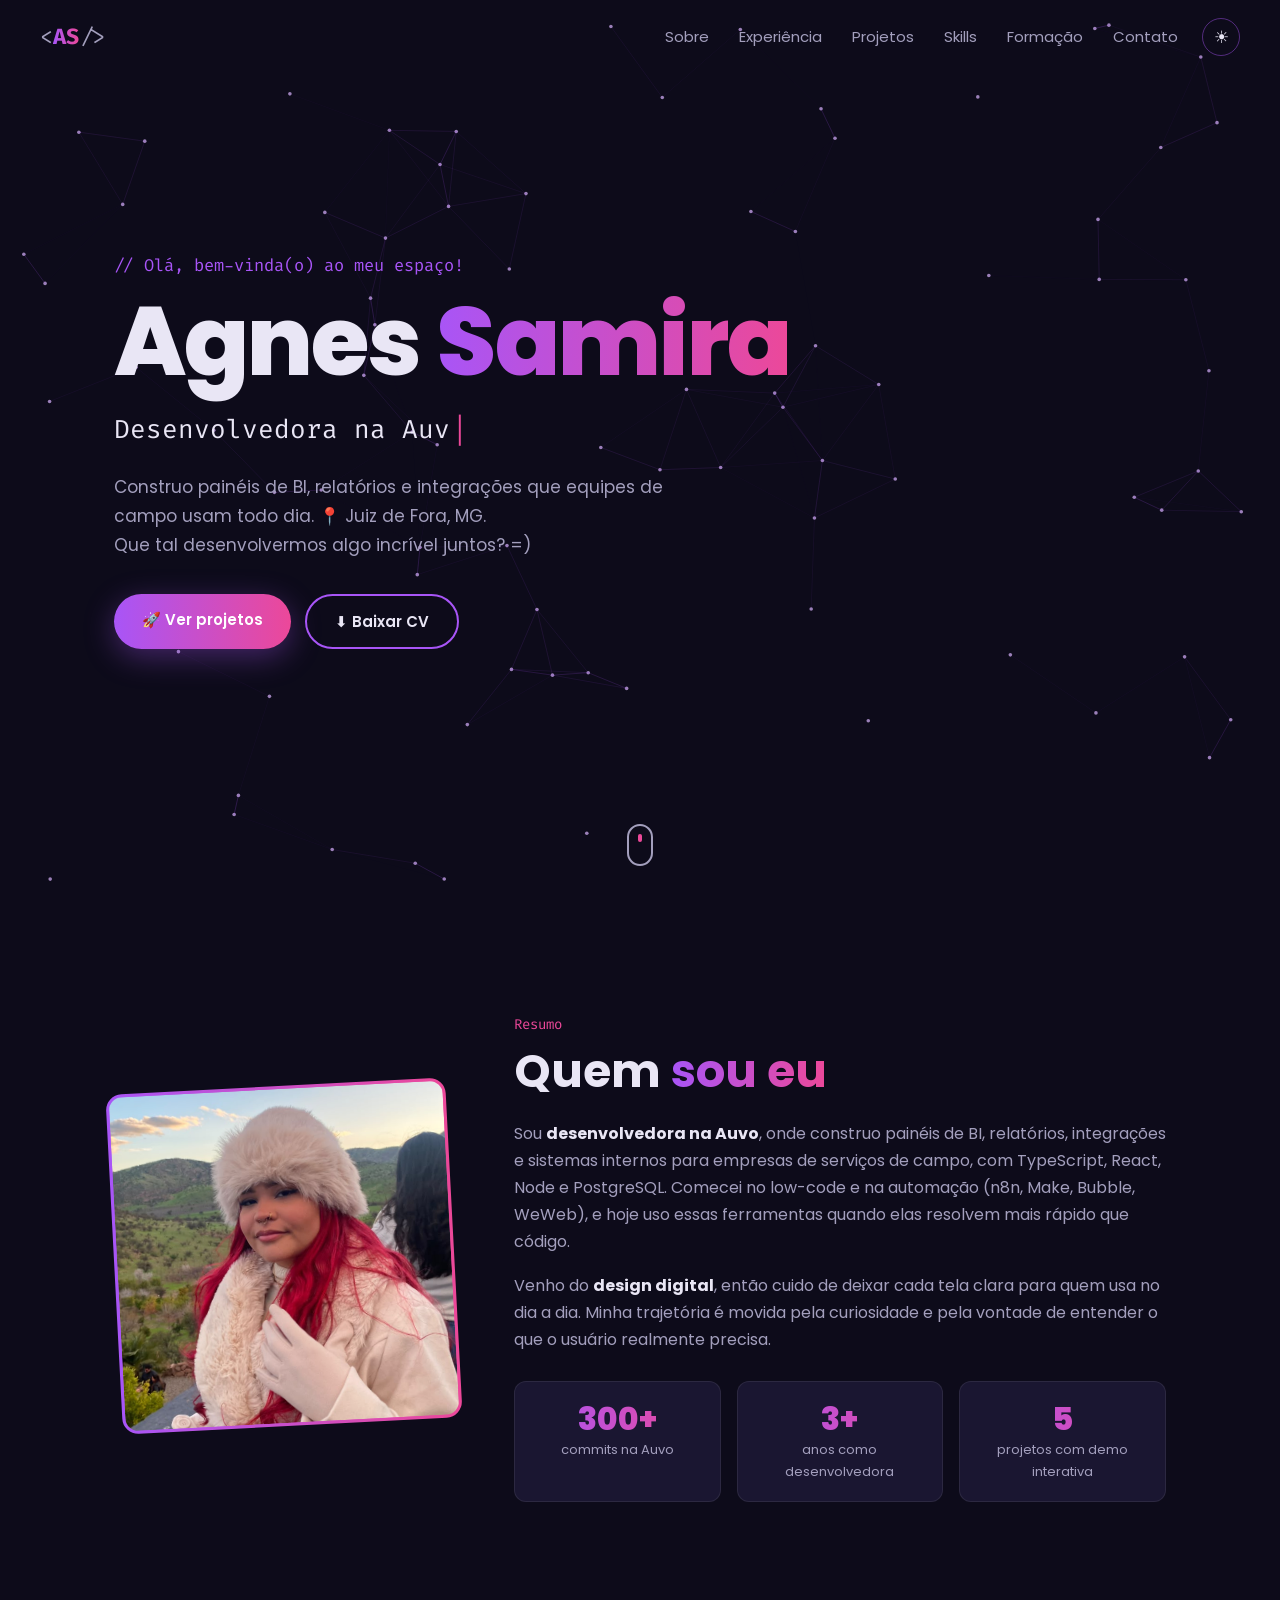
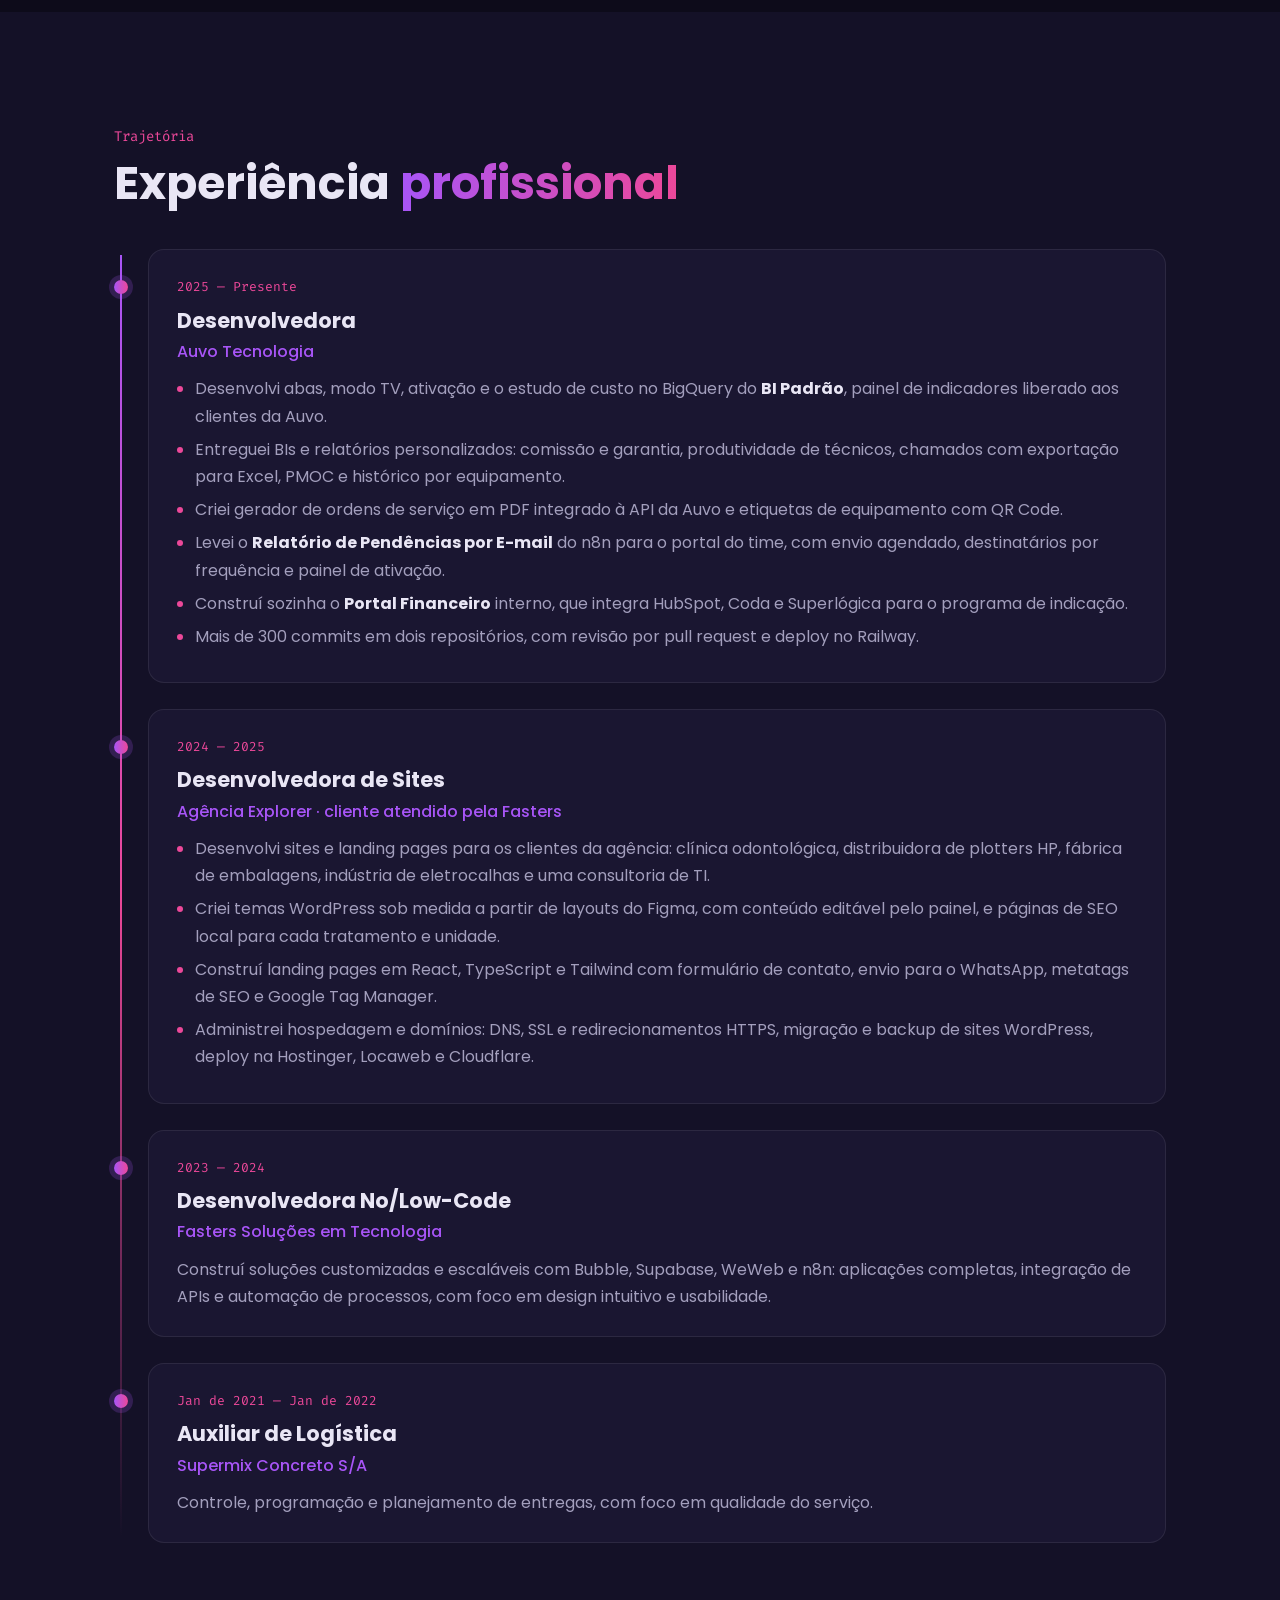
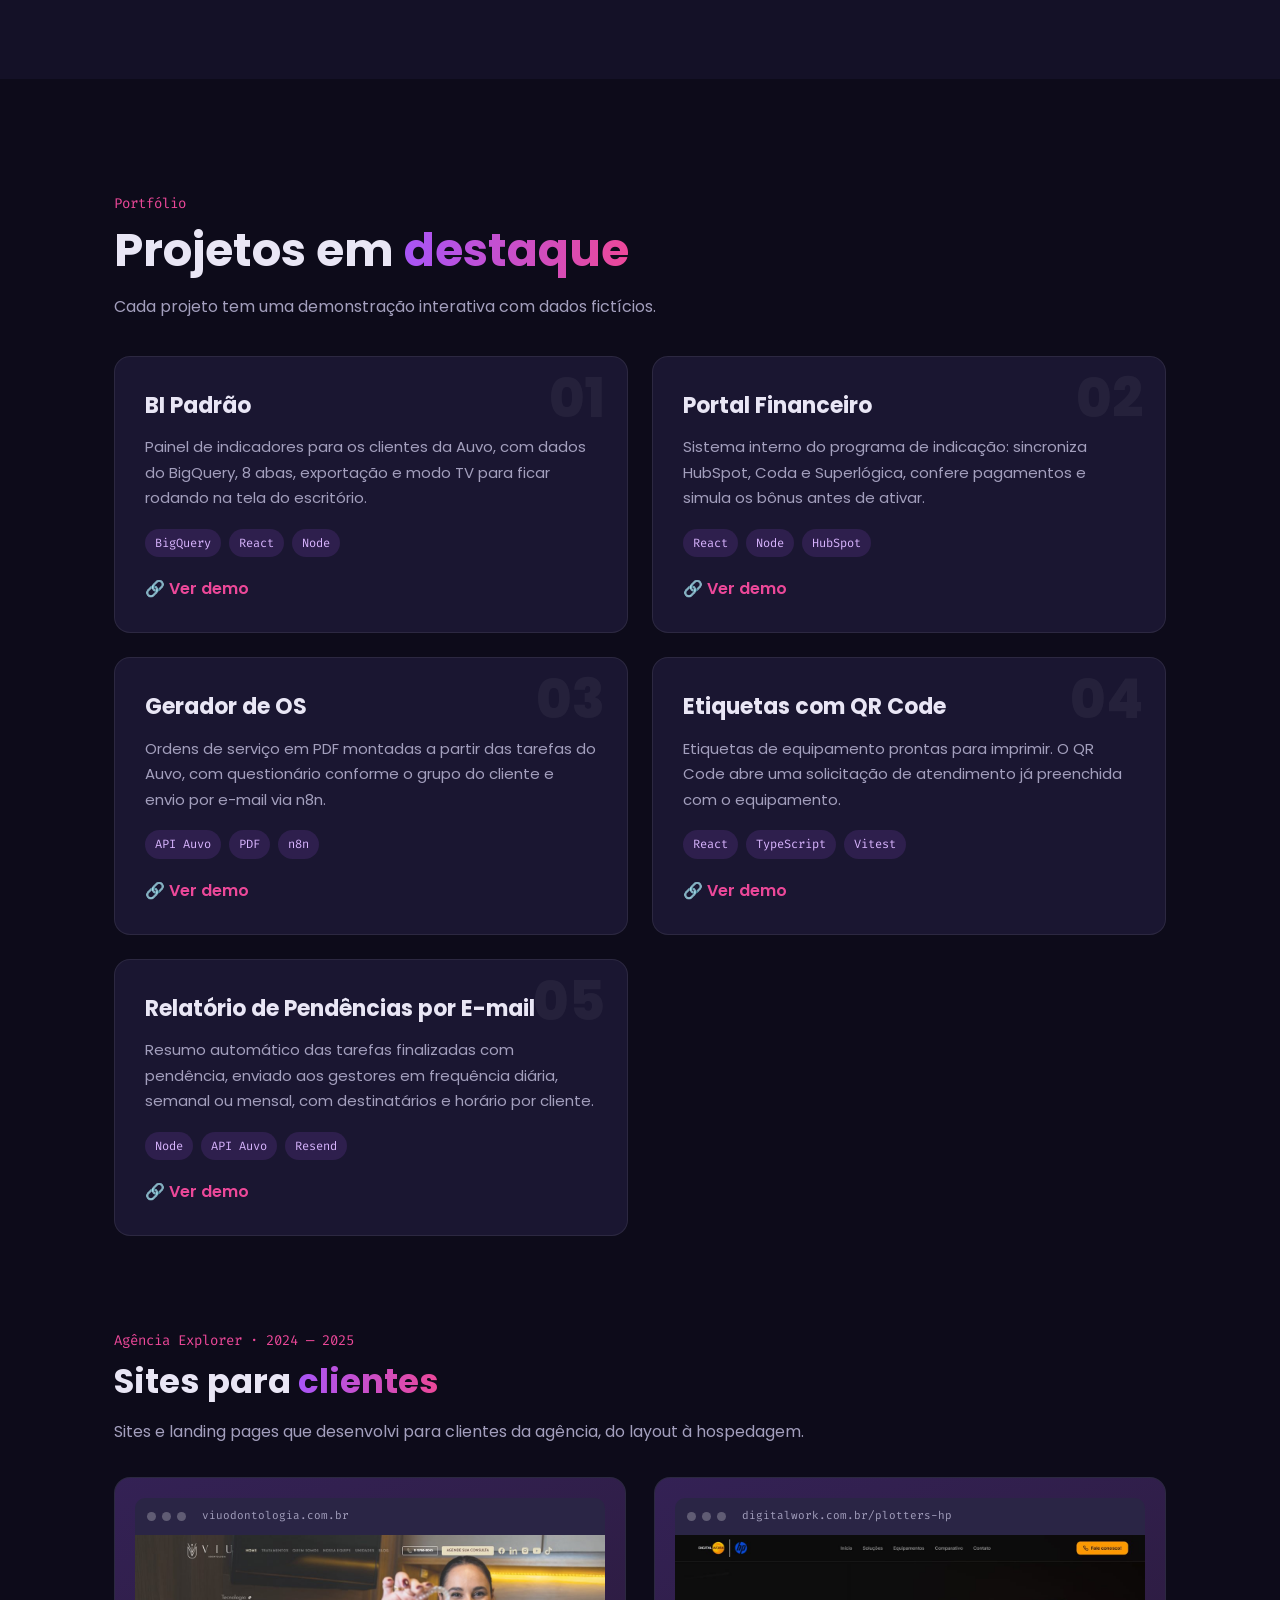
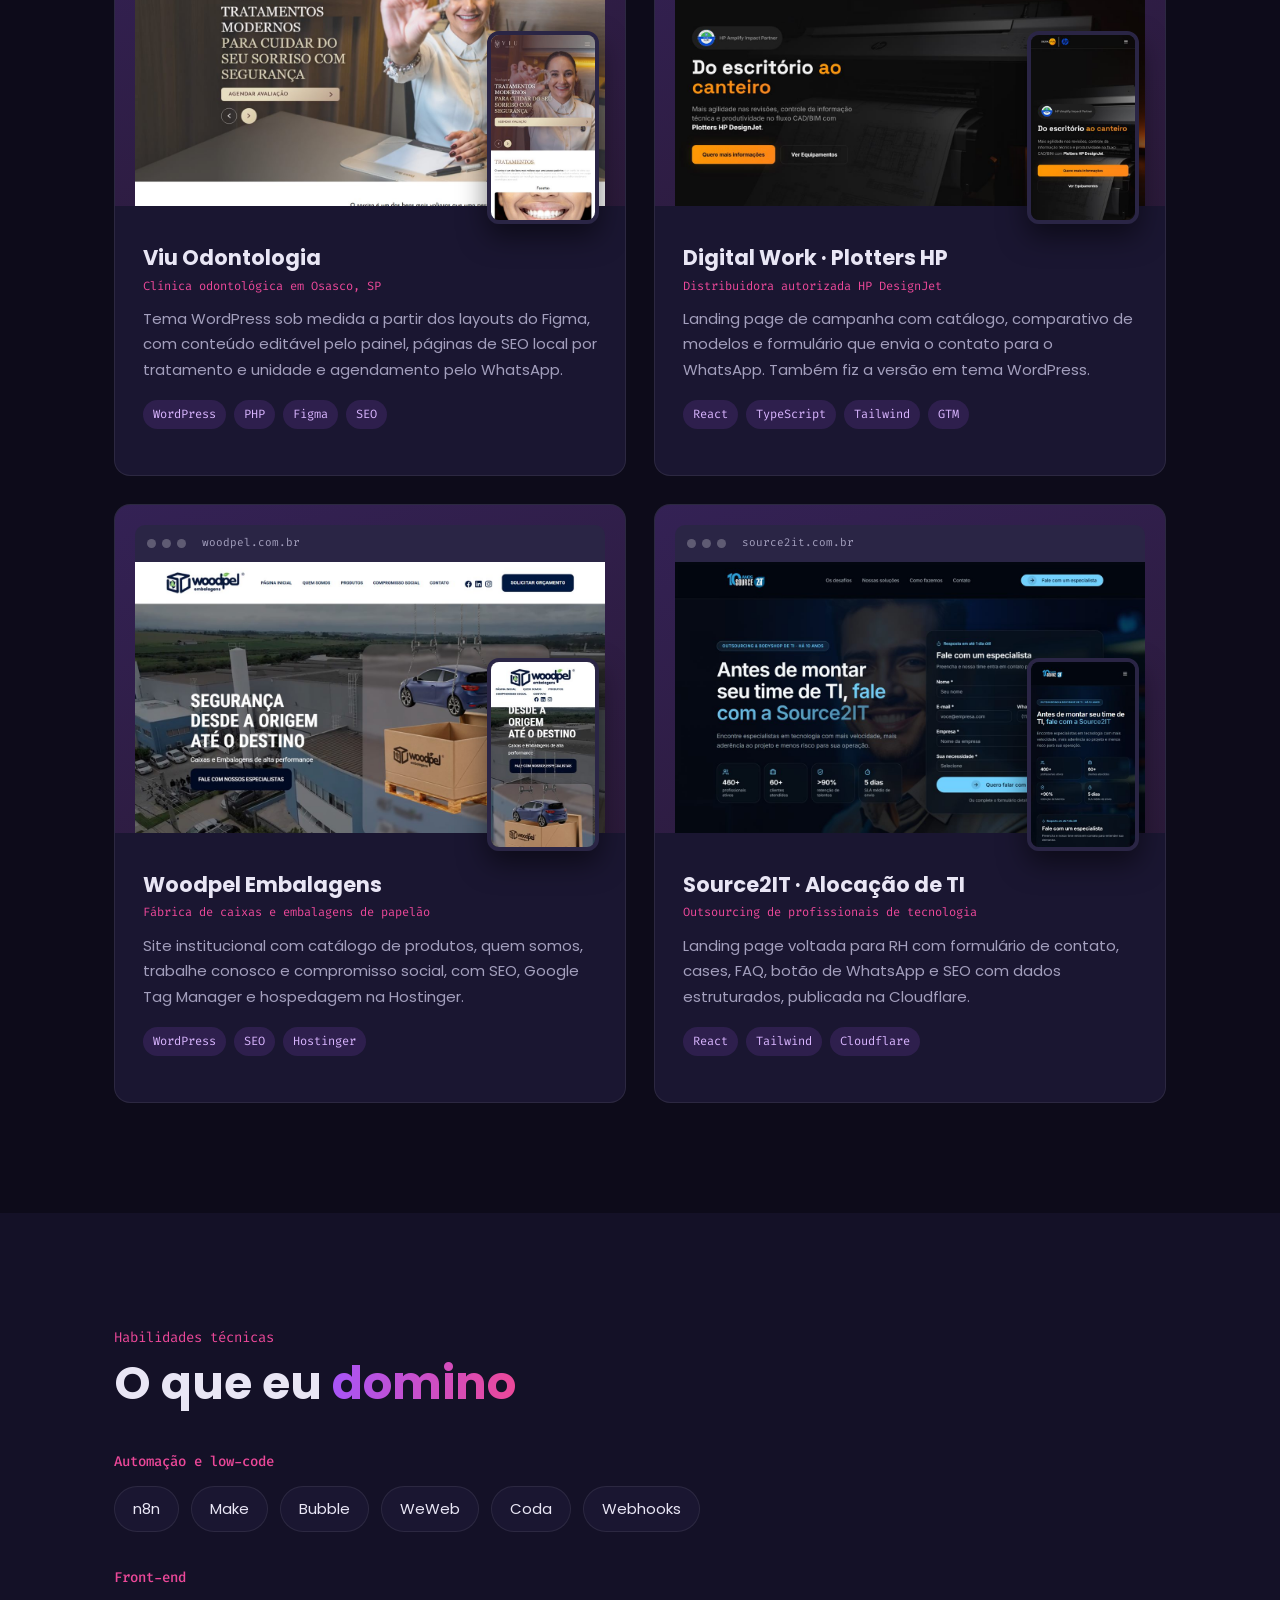
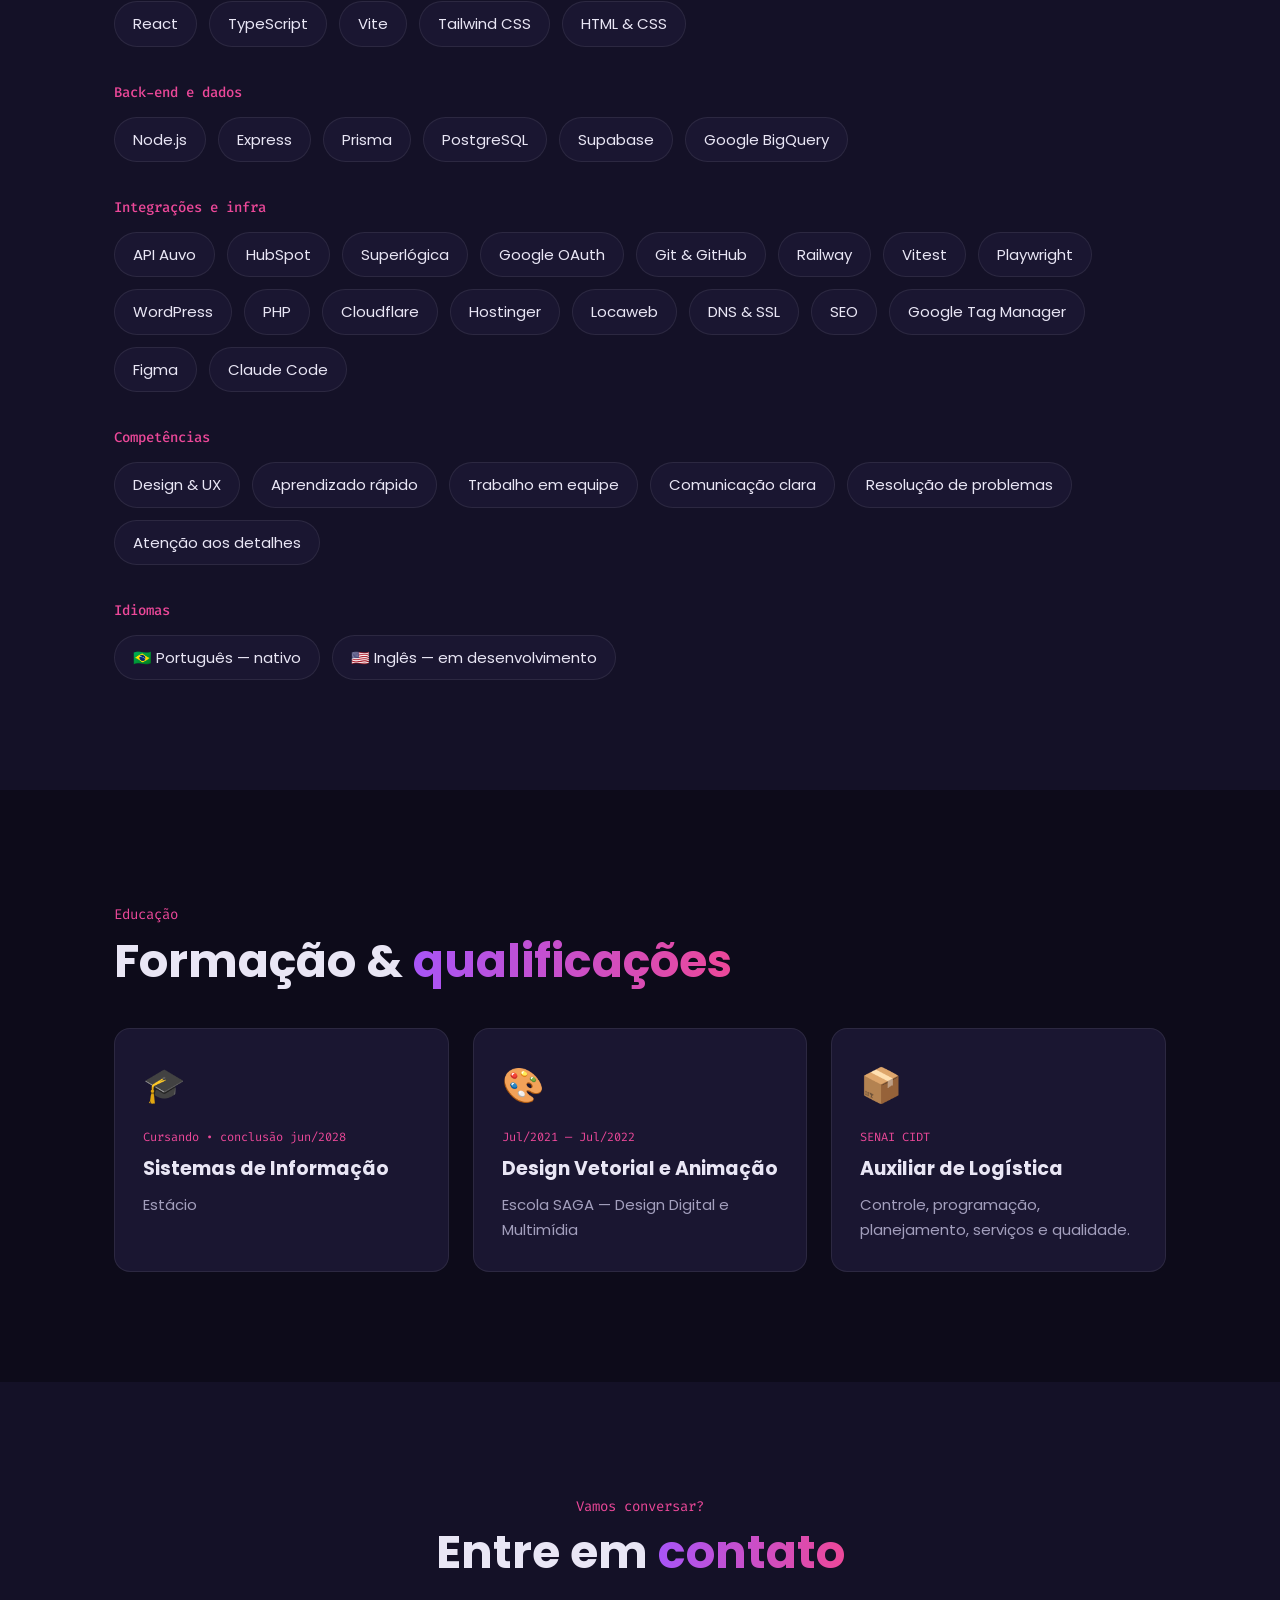
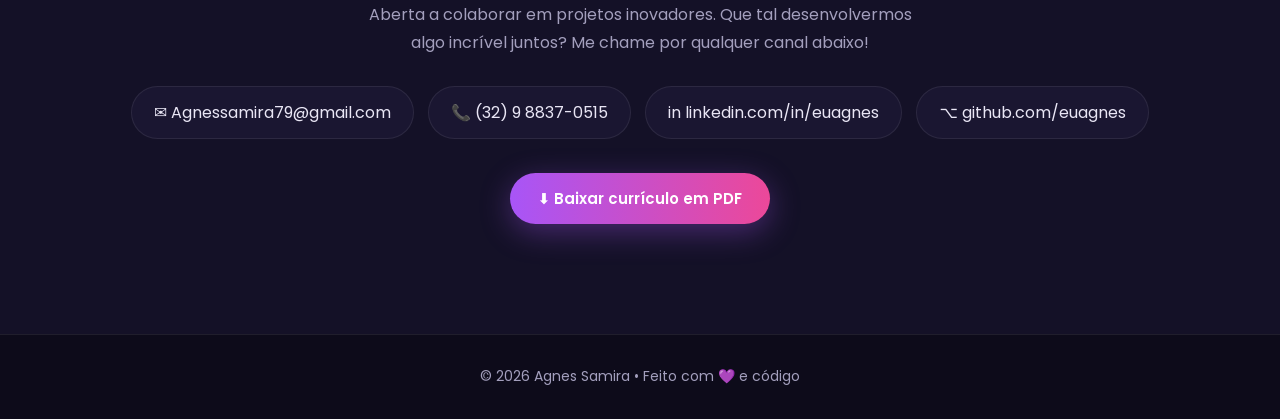
==== index.html @ 176eb723 "Atualiza cargo atual para Desenvolvedora Co-Authored-By: Claude Opus 5.5 <noreply@anthropic.com>" ====
<!DOCTYPE html>
<html lang="pt-BR">
<head>
  <meta charset="UTF-8" />
  <meta name="viewport" content="width=device-width, initial-scale=1.0" />
  <title>Agnes Samira • Desenvolvedora</title>
  <meta name="description" content="Desenvolvedora na Auvo: painéis de BI, relatórios, integrações e sistemas internos." />
  <link rel="preconnect" href="https://fonts.googleapis.com" />
  <link rel="preconnect" href="https://fonts.gstatic.com" crossorigin />
  <link href="https://fonts.googleapis.com/css2?family=Poppins:wght@400;500;600;700;800&family=Fira+Code:wght@400;500&display=swap" rel="stylesheet" />
  <link rel="stylesheet" href="css/main.css?v=5" />
  <link rel="stylesheet" href="css/light.css?v=1" />
  <script src="js/theme.js?v=1"></script>
</head>
<body>
  <!-- Cursor customizado -->
  <div class="cursor-dot"></div>
  <div class="cursor-ring"></div>

  <!-- ============ NAVBAR ============ -->
  <nav class="nav">
    <a href="#hero" class="logo">&lt;<b>AS</b>/&gt;</a>
    <div class="nav-right"><ul class="nav-links">
      <li><a href="#about">Sobre</a></li>
      <li><a href="#experience">Experiência</a></li>
      <li><a href="#projects">Projetos</a></li>
      <li><a href="#skills">Skills</a></li>
      <li><a href="#education">Formação</a></li>
      <li><a href="#contact">Contato</a></li>
    </ul><button type="button" class="theme-toggle" data-theme-toggle aria-label="Trocar tema">☀</button></div>
    <button class="nav-toggle" aria-label="Abrir menu" aria-expanded="false">☰</button>
  </nav>

  <!-- ============ HERO ============ -->
  <header class="hero" id="hero">
    <canvas id="particles" aria-hidden="true"></canvas>
    <div class="container">
      <p class="greeting">// Olá, bem-vinda(o) ao meu espaço!</p>
      <h1>Agnes <span class="grad">Samira</span></h1>
      <p class="role">
        <span class="typed" data-words='["Desenvolvedora na Auvo","React | Node | TypeScript","BI | Relatórios | Integrações"]'></span><span class="caret">|</span>
      </p>
      <p class="tagline">
        Construo painéis de BI, relatórios e integrações que equipes de campo usam
        todo dia. 📍 Juiz de Fora, MG.
        <br />Que tal desenvolvermos algo incrível juntos? =)
      </p>
      <div class="hero-btns">
        <a href="#projects" class="btn btn-primary">🚀 Ver projetos</a>
        <a href="curriculo.html" class="btn btn-ghost">⬇ Baixar CV</a>
      </div>
    </div>
    <div class="scroll-cue" aria-hidden="true"></div>
  </header>

  <!-- ============ SOBRE ============ -->
  <section id="about">
    <div class="container">
      <div class="about-grid reveal">
        <div class="about-photo">
          <div class="inner">
            <img src="assets/agnes.png" alt="Foto de Agnes Samira" />
          </div>
        </div>
        <div class="about-text">
          <span class="eyebrow">Resumo</span>
          <h2 class="section-title">Quem <span>sou eu</span></h2>
          <p>
            Sou <strong>desenvolvedora na Auvo</strong>, onde construo painéis de BI,
            relatórios, integrações e sistemas internos para empresas de serviços de campo,
            com TypeScript, React, Node e PostgreSQL. Comecei no low-code e na automação
            (n8n, Make, Bubble, WeWeb), e hoje uso essas ferramentas quando elas resolvem
            mais rápido que código.
          </p>
          <p>
            Venho do <strong>design digital</strong>, então cuido de deixar cada tela
            clara para quem usa no dia a dia. Minha trajetória é movida pela
            curiosidade e pela vontade de entender o que o usuário realmente precisa.
          </p>
          <div class="about-facts">
            <div class="fact"><div class="num">300+</div><div class="lbl">commits na Auvo</div></div>
            <div class="fact"><div class="num">3+</div><div class="lbl">anos como desenvolvedora</div></div>
            <div class="fact"><div class="num">5</div><div class="lbl">projetos com demo interativa</div></div>
          </div>
        </div>
      </div>
    </div>
  </section>

  <!-- ============ EXPERIÊNCIA ============ -->
  <section id="experience">
    <div class="container">
      <div class="reveal">
        <span class="eyebrow">Trajetória</span>
        <h2 class="section-title">Experiência <span>profissional</span></h2>
      </div>
      <div class="timeline reveal">
        <div class="tl-item">
          <div class="tl-date">2025 — Presente</div>
          <div class="tl-role">Desenvolvedora</div>
          <div class="tl-company">Auvo Tecnologia</div>
          <ul class="tl-list">
            <li>Desenvolvi abas, modo TV, ativação e o estudo de custo no BigQuery do
              <strong>BI Padrão</strong>, painel de indicadores liberado aos clientes da Auvo.</li>
            <li>Entreguei BIs e relatórios personalizados: comissão e garantia, produtividade
              de técnicos, chamados com exportação para Excel, PMOC e histórico por equipamento.</li>
            <li>Criei gerador de ordens de serviço em PDF integrado à API da Auvo e etiquetas
              de equipamento com QR Code.</li>
            <li>Levei o <strong>Relatório de Pendências por E-mail</strong> do n8n para o portal
              do time, com envio agendado, destinatários por frequência e painel de ativação.</li>
            <li>Construí sozinha o <strong>Portal Financeiro</strong> interno, que integra
              HubSpot, Coda e Superlógica para o programa de indicação.</li>
            <li>Mais de 300 commits em dois repositórios, com revisão por pull request e
              deploy no Railway.</li>
          </ul>
        </div>
        <div class="tl-item">
          <div class="tl-date">2024 — 2025</div>
          <div class="tl-role">Desenvolvedora de Sites</div>
          <div class="tl-company">Agência Explorer · cliente atendido pela Fasters</div>
          <ul class="tl-list">
            <li>Desenvolvi sites e landing pages para os clientes da agência: clínica
              odontológica, distribuidora de plotters HP, fábrica de embalagens, indústria de
              eletrocalhas e uma consultoria de TI.</li>
            <li>Criei temas WordPress sob medida a partir de layouts do Figma, com conteúdo
              editável pelo painel, e páginas de SEO local para cada tratamento e unidade.</li>
            <li>Construí landing pages em React, TypeScript e Tailwind com formulário de
              contato, envio para o WhatsApp, metatags de SEO e Google Tag Manager.</li>
            <li>Administrei hospedagem e domínios: DNS, SSL e redirecionamentos HTTPS,
              migração e backup de sites WordPress, deploy na Hostinger, Locaweb e Cloudflare.</li>
          </ul>
        </div>
        <div class="tl-item">
          <div class="tl-date">2023 — 2024</div>
          <div class="tl-role">Desenvolvedora No/Low-Code</div>
          <div class="tl-company">Fasters Soluções em Tecnologia</div>
          <p class="tl-desc">
            Construí soluções customizadas e escaláveis com Bubble, Supabase, WeWeb e n8n:
            aplicações completas, integração de APIs e automação de processos, com foco
            em design intuitivo e usabilidade.
          </p>
        </div>
        <div class="tl-item">
          <div class="tl-date">Jan de 2021 — Jan de 2022</div>
          <div class="tl-role">Auxiliar de Logística</div>
          <div class="tl-company">Supermix Concreto S/A</div>
          <p class="tl-desc">
            Controle, programação e planejamento de entregas, com foco em qualidade do serviço.
          </p>
        </div>
      </div>
    </div>
  </section>

  <!-- ============ PROJETOS ============ -->
  <section id="projects">
    <div class="container">
      <div class="reveal">
        <span class="eyebrow">Portfólio</span>
        <h2 class="section-title">Projetos em <span>destaque</span></h2>
        <p class="section-sub">Cada projeto tem uma demonstração interativa com dados fictícios.</p>
      </div>
      <div class="projects-grid reveal">
        <article class="project">
          <div class="p-index">01</div>
          <h4>BI Padrão</h4>
          <p>
            Painel de indicadores para os clientes da Auvo, com dados do BigQuery,
            8 abas, exportação e modo TV para ficar rodando na tela do escritório.
          </p>
          <div class="p-tags"><span>BigQuery</span><span>React</span><span>Node</span></div>
          <div class="p-links"><a href="projetos/bi-padrao.html">🔗 Ver demo</a></div>
        </article>
        <article class="project">
          <div class="p-index">02</div>
          <h4>Portal Financeiro</h4>
          <p>
            Sistema interno do programa de indicação: sincroniza HubSpot, Coda e
            Superlógica, confere pagamentos e simula os bônus antes de ativar.
          </p>
          <div class="p-tags"><span>React</span><span>Node</span><span>HubSpot</span></div>
          <div class="p-links"><a href="projetos/portal-financeiro.html">🔗 Ver demo</a></div>
        </article>
        <article class="project">
          <div class="p-index">03</div>
          <h4>Gerador de OS</h4>
          <p>
            Ordens de serviço em PDF montadas a partir das tarefas do Auvo, com
            questionário conforme o grupo do cliente e envio por e-mail via n8n.
          </p>
          <div class="p-tags"><span>API Auvo</span><span>PDF</span><span>n8n</span></div>
          <div class="p-links"><a href="projetos/gerador-os.html">🔗 Ver demo</a></div>
        </article>
        <article class="project">
          <div class="p-index">04</div>
          <h4>Etiquetas com QR Code</h4>
          <p>
            Etiquetas de equipamento prontas para imprimir. O QR Code abre uma
            solicitação de atendimento já preenchida com o equipamento.
          </p>
          <div class="p-tags"><span>React</span><span>TypeScript</span><span>Vitest</span></div>
          <div class="p-links"><a href="projetos/etiquetas-qr.html">🔗 Ver demo</a></div>
        </article>
        <article class="project">
          <div class="p-index">05</div>
          <h4>Relatório de Pendências por E-mail</h4>
          <p>
            Resumo automático das tarefas finalizadas com pendência, enviado aos gestores
            em frequência diária, semanal ou mensal, com destinatários e horário por cliente.
          </p>
          <div class="p-tags"><span>Node</span><span>API Auvo</span><span>Resend</span></div>
          <div class="p-links"><a href="projetos/relatorio-pendencias.html">🔗 Ver demo</a></div>
        </article>
      </div>

      <div class="reveal sites-head">
        <span class="eyebrow">Agência Explorer · 2024 — 2025</span>
        <h3 class="sites-title">Sites para <span>clientes</span></h3>
        <p class="section-sub">Sites e landing pages que desenvolvi para clientes da agência, do layout à hospedagem.</p>
      </div>
      <div class="sites-grid reveal">
        <article class="site">
          <div class="site-shot">
            <div class="browser"><span></span><span></span><span></span><em>viuodontologia.com.br</em></div>
            <img src="assets/explorer/viu.jpg" alt="Página inicial do site da Viu Odontologia" loading="lazy" />
            <img class="site-phone" src="assets/explorer/viu-mobile.jpg" alt="Site da Viu Odontologia no celular" loading="lazy" />
          </div>
          <div class="site-body">
            <h4>Viu Odontologia</h4>
            <p class="site-seg">Clínica odontológica em Osasco, SP</p>
            <p>Tema WordPress sob medida a partir dos layouts do Figma, com conteúdo editável pelo
              painel, páginas de SEO local por tratamento e unidade e agendamento pelo WhatsApp.</p>
            <div class="p-tags"><span>WordPress</span><span>PHP</span><span>Figma</span><span>SEO</span></div>
          </div>
        </article>
        <article class="site">
          <div class="site-shot">
            <div class="browser"><span></span><span></span><span></span><em>digitalwork.com.br/plotters-hp</em></div>
            <img src="assets/explorer/digitalwork.jpg" alt="Landing page de plotters HP DesignJet da Digital Work" loading="lazy" />
            <img class="site-phone" src="assets/explorer/digitalwork-mobile.jpg" alt="Landing page da Digital Work no celular" loading="lazy" />
          </div>
          <div class="site-body">
            <h4>Digital Work · Plotters HP</h4>
            <p class="site-seg">Distribuidora autorizada HP DesignJet</p>
            <p>Landing page de campanha com catálogo, comparativo de modelos e formulário que envia
              o contato para o WhatsApp. Também fiz a versão em tema WordPress.</p>
            <div class="p-tags"><span>React</span><span>TypeScript</span><span>Tailwind</span><span>GTM</span></div>
          </div>
        </article>
        <article class="site">
          <div class="site-shot">
            <div class="browser"><span></span><span></span><span></span><em>woodpel.com.br</em></div>
            <img src="assets/explorer/woodpel.jpg" alt="Página inicial do site da Woodpel Embalagens" loading="lazy" />
            <img class="site-phone" src="assets/explorer/woodpel-mobile.jpg" alt="Site da Woodpel no celular" loading="lazy" />
          </div>
          <div class="site-body">
            <h4>Woodpel Embalagens</h4>
            <p class="site-seg">Fábrica de caixas e embalagens de papelão</p>
            <p>Site institucional com catálogo de produtos, quem somos, trabalhe conosco e
              compromisso social, com SEO, Google Tag Manager e hospedagem na Hostinger.</p>
            <div class="p-tags"><span>WordPress</span><span>SEO</span><span>Hostinger</span></div>
          </div>
        </article>
        <article class="site">
          <div class="site-shot">
            <div class="browser"><span></span><span></span><span></span><em>source2it.com.br</em></div>
            <img src="assets/explorer/source2it.jpg" alt="Landing page de alocação de profissionais de TI da Source2IT" loading="lazy" />
            <img class="site-phone" src="assets/explorer/source2it-mobile.jpg" alt="Landing page da Source2IT no celular" loading="lazy" />
          </div>
          <div class="site-body">
            <h4>Source2IT · Alocação de TI</h4>
            <p class="site-seg">Outsourcing de profissionais de tecnologia</p>
            <p>Landing page voltada para RH com formulário de contato, cases, FAQ, botão de
              WhatsApp e SEO com dados estruturados, publicada na Cloudflare.</p>
            <div class="p-tags"><span>React</span><span>Tailwind</span><span>Cloudflare</span></div>
          </div>
        </article>
      </div>
    </div>
  </section>

  <!-- ============ SKILLS ============ -->
  <section id="skills">
    <div class="container">
      <div class="reveal">
        <span class="eyebrow">Habilidades técnicas</span>
        <h2 class="section-title">O que eu <span>domino</span></h2>
      </div>

      <div class="skill-group reveal">
        <h3>Automação e low-code</h3>
        <div class="tags">
          <span class="tag">n8n</span><span class="tag">Make</span><span class="tag">Bubble</span>
          <span class="tag">WeWeb</span><span class="tag">Coda</span><span class="tag">Webhooks</span>
        </div>
      </div>
      <div class="skill-group reveal">
        <h3>Front-end</h3>
        <div class="tags">
          <span class="tag">React</span><span class="tag">TypeScript</span><span class="tag">Vite</span>
          <span class="tag">Tailwind CSS</span><span class="tag">HTML &amp; CSS</span>
        </div>
      </div>
      <div class="skill-group reveal">
        <h3>Back-end e dados</h3>
        <div class="tags">
          <span class="tag">Node.js</span><span class="tag">Express</span><span class="tag">Prisma</span>
          <span class="tag">PostgreSQL</span><span class="tag">Supabase</span><span class="tag">Google BigQuery</span>
        </div>
      </div>
      <div class="skill-group reveal">
        <h3>Integrações e infra</h3>
        <div class="tags">
          <span class="tag">API Auvo</span><span class="tag">HubSpot</span><span class="tag">Superlógica</span>
          <span class="tag">Google OAuth</span><span class="tag">Git &amp; GitHub</span><span class="tag">Railway</span>
          <span class="tag">Vitest</span><span class="tag">Playwright</span><span class="tag">WordPress</span>
          <span class="tag">PHP</span><span class="tag">Cloudflare</span><span class="tag">Hostinger</span><span class="tag">Locaweb</span><span class="tag">DNS &amp; SSL</span><span class="tag">SEO</span><span class="tag">Google Tag Manager</span><span class="tag">Figma</span><span class="tag">Claude Code</span>
        </div>
      </div>
      <div class="skill-group reveal">
        <h3>Competências</h3>
        <div class="tags">
          <span class="tag">Design &amp; UX</span><span class="tag">Aprendizado rápido</span>
          <span class="tag">Trabalho em equipe</span><span class="tag">Comunicação clara</span>
          <span class="tag">Resolução de problemas</span><span class="tag">Atenção aos detalhes</span>
        </div>
      </div>
      <div class="skill-group reveal">
        <h3>Idiomas</h3>
        <div class="tags">
          <span class="tag">🇧🇷 Português — nativo</span>
          <span class="tag">🇺🇸 Inglês — em desenvolvimento</span>
        </div>
      </div>
    </div>
  </section>

  <!-- ============ FORMAÇÃO ============ -->
  <section id="education">
    <div class="container">
      <div class="reveal">
        <span class="eyebrow">Educação</span>
        <h2 class="section-title">Formação &amp; <span>qualificações</span></h2>
      </div>
      <div class="cards reveal">
        <div class="card">
          <div class="ico">🎓</div>
          <div class="meta">Cursando • conclusão jun/2028</div>
          <h4>Sistemas de Informação</h4>
          <p>Estácio</p>
        </div>
        <div class="card">
          <div class="ico">🎨</div>
          <div class="meta">Jul/2021 — Jul/2022</div>
          <h4>Design Vetorial e Animação</h4>
          <p>Escola SAGA — Design Digital e Multimídia</p>
        </div>
        <div class="card">
          <div class="ico">📦</div>
          <div class="meta">SENAI CIDT</div>
          <h4>Auxiliar de Logística</h4>
          <p>Controle, programação, planejamento, serviços e qualidade.</p>
        </div>
      </div>
    </div>
  </section>

  <!-- ============ CONTATO ============ -->
  <section id="contact" class="contact">
    <div class="container reveal">
      <span class="eyebrow">Vamos conversar?</span>
      <h2 class="section-title">Entre em <span>contato</span></h2>
      <p class="lead">
        Aberta a colaborar em projetos inovadores. Que tal desenvolvermos algo
        incrível juntos? Me chame por qualquer canal abaixo!
      </p>
      <div class="contact-links">
        <a href="mailto:Agnessamira79@gmail.com">✉ Agnessamira79@gmail.com</a>
        <a href="tel:+5532988370515">📞 (32) 9 8837-0515</a>
        <a href="https://www.linkedin.com/in/euagnes" target="_blank" rel="noopener">in linkedin.com/in/euagnes</a>
        <a href="https://github.com/euagnes" target="_blank" rel="noopener">⌥ github.com/euagnes</a>
      </div>
      <a href="curriculo.html" class="btn btn-primary">⬇ Baixar currículo em PDF</a>
    </div>
  </section>

  <footer>
    <div class="container">
      © <span id="year">2026</span> Agnes Samira • Feito com 💜 e código
    </div>
  </footer>

  <button class="to-top" aria-label="Voltar ao topo">↑</button>

  <script src="js/main.js?v=2"></script>
</body>
</html>
---- css/main.css ----
:root {
  --bg: #0d0b1a;
  --bg-2: #141127;
  --card: #1a1631;
  --line: rgba(255, 255, 255, .08);
  --text: #e9e6f5;
  --muted: #a39fbd;
  --purple: #a855f7;
  --pink: #ec4899;
  --grad: linear-gradient(90deg, var(--purple), var(--pink));
  --radius: 16px;
}

* { box-sizing: border-box; margin: 0; padding: 0; }
html { scroll-behavior: smooth; }
body {
  background: var(--bg);
  color: var(--text);
  font-family: "Poppins", system-ui, sans-serif;
  line-height: 1.7;
  overflow-x: hidden;
}
a { color: inherit; text-decoration: none; }
:focus-visible { outline: 2px solid var(--pink); outline-offset: 3px; border-radius: 4px; }
.container { max-width: 1100px; margin: 0 auto; padding: 0 24px; }
section { padding: 110px 0; }
section:nth-of-type(even) { background: var(--bg-2); }

/* Cursor customizado */
.cursor-dot, .cursor-ring {
  position: fixed; top: 0; left: 0; pointer-events: none; z-index: 999;
  border-radius: 50%; transform: translate(-50%, -50%);
  opacity: 0; transition: opacity .2s;
}
.cursor-dot { width: 8px; height: 8px; background: var(--pink); }
.cursor-ring { width: 36px; height: 36px; border: 2px solid rgba(168, 85, 247, .6); transition: opacity .2s, width .2s, height .2s; }
body.has-cursor .cursor-dot, body.has-cursor .cursor-ring { opacity: 1; }
.cursor-ring.is-hover { width: 56px; height: 56px; border-color: var(--pink); }

/* Navbar */
.nav {
  position: fixed; top: 0; left: 0; right: 0; z-index: 50;
  display: flex; align-items: center; justify-content: space-between;
  padding: 18px 40px;
  transition: background .3s, padding .3s;
}
.nav.scrolled { background: rgba(13, 11, 26, .85); backdrop-filter: blur(10px); padding: 12px 40px; border-bottom: 1px solid var(--line); }
.logo { font-family: "Fira Code", monospace; font-size: 22px; color: var(--muted); }
.logo b { background: var(--grad); -webkit-background-clip: text; background-clip: text; color: transparent; }
.nav-links { display: flex; gap: 30px; list-style: none; }
.nav-links a { font-size: 15px; color: var(--muted); position: relative; transition: color .2s; }
.nav-links a::after { content: ""; position: absolute; left: 0; bottom: -4px; width: 0; height: 2px; background: var(--grad); transition: width .25s; }
.nav-links a:hover { color: var(--text); }
.nav-links a:hover::after { width: 100%; }
.nav-toggle { display: none; background: none; border: 0; color: var(--text); font-size: 26px; cursor: pointer; }

/* Hero */
.hero { position: relative; min-height: 100vh; display: flex; align-items: center; overflow: hidden; }
#particles { position: absolute; inset: 0; width: 100%; height: 100%; }
.hero .container { position: relative; z-index: 1; width: 100%; }
.greeting { font-family: "Fira Code", monospace; color: var(--purple); font-size: 17px; margin-bottom: 12px; }
.hero h1 { font-size: clamp(48px, 9vw, 96px); line-height: 1.05; font-weight: 800; letter-spacing: -0.02em; }
.grad { background: var(--grad); -webkit-background-clip: text; background-clip: text; color: transparent; }
.role { font-family: "Fira Code", monospace; font-size: clamp(18px, 2.6vw, 26px); color: var(--text); margin: 14px 0 22px; min-height: 1.6em; }
.caret { color: var(--pink); animation: blink 1s steps(1) infinite; margin-left: 2px; }
@keyframes blink { 50% { opacity: 0; } }
.tagline { max-width: 600px; color: var(--muted); font-size: 17px; }
.hero-btns { display: flex; gap: 14px; flex-wrap: wrap; margin-top: 34px; }

.btn { display: inline-block; padding: 13px 28px; border-radius: 999px; font-weight: 600; font-size: 15px; transition: transform .2s, box-shadow .2s, background .2s; }
.btn-primary { background: var(--grad); color: #fff; box-shadow: 0 8px 30px rgba(168, 85, 247, .35); }
.btn-primary:hover { transform: translateY(-3px); box-shadow: 0 12px 36px rgba(236, 72, 153, .45); }
.btn-ghost { border: 2px solid var(--purple); color: var(--text); }
.btn-ghost:hover { background: rgba(168, 85, 247, .12); transform: translateY(-3px); }

.scroll-cue { position: absolute; bottom: 34px; left: 50%; width: 26px; height: 42px; margin-left: -13px; border: 2px solid var(--muted); border-radius: 14px; }
.scroll-cue::after { content: ""; position: absolute; top: 8px; left: 50%; width: 4px; height: 8px; margin-left: -2px; border-radius: 2px; background: var(--pink); animation: cue 1.6s infinite; }
@keyframes cue { 0% { opacity: 1; transform: translateY(0); } 100% { opacity: 0; transform: translateY(14px); } }

/* Títulos de seção */
.eyebrow { display: inline-block; font-family: "Fira Code", monospace; font-size: 14px; color: var(--pink); margin-bottom: 8px; }
.section-title { font-size: clamp(32px, 4.5vw, 46px); line-height: 1.15; font-weight: 700; margin-bottom: 40px; }
.section-title span { background: var(--grad); -webkit-background-clip: text; background-clip: text; color: transparent; }
.section-sub { color: var(--muted); margin: -24px 0 36px; }

/* Sobre */
.about-grid { display: grid; grid-template-columns: 340px 1fr; gap: 60px; align-items: center; }
.about-photo { aspect-ratio: 1; border-radius: var(--radius); padding: 3px; background: var(--grad); transform: rotate(-3deg); transition: transform .3s; }
.about-photo:hover { transform: rotate(0); }
.about-photo .inner { width: 100%; height: 100%; border-radius: calc(var(--radius) - 3px); background: var(--card); display: grid; place-items: center; text-align: center; color: var(--muted); font-family: "Fira Code", monospace; overflow: hidden; }
.about-photo img { width: 100%; height: 100%; object-fit: cover; object-position: center; }
.about-text .section-title { margin-bottom: 22px; }
.about-text p { color: var(--muted); margin-bottom: 16px; }
.about-text strong { color: var(--text); }
.about-facts { display: grid; grid-template-columns: repeat(3, 1fr); gap: 16px; margin-top: 28px; }
.fact { background: var(--card); border: 1px solid var(--line); border-radius: 12px; padding: 18px; text-align: center; }
.fact .num { font-size: 32px; font-weight: 800; background: var(--grad); -webkit-background-clip: text; background-clip: text; color: transparent; line-height: 1.2; }
.fact .lbl { font-size: 13px; color: var(--muted); }

/* Timeline */
.timeline { position: relative; padding-left: 34px; }
.timeline::before { content: ""; position: absolute; left: 6px; top: 6px; bottom: 6px; width: 2px; background: linear-gradient(var(--purple), var(--pink), transparent); }
.tl-item { position: relative; background: var(--card); border: 1px solid var(--line); border-radius: var(--radius); padding: 26px 28px; margin-bottom: 26px; transition: border-color .25s, transform .25s; }
.tl-item:hover { border-color: rgba(168, 85, 247, .5); transform: translateX(4px); }
.tl-item::before { content: ""; position: absolute; left: -35px; top: 30px; width: 14px; height: 14px; border-radius: 50%; background: var(--grad); box-shadow: 0 0 0 5px rgba(168, 85, 247, .2); }
.tl-date { font-family: "Fira Code", monospace; font-size: 13px; color: var(--pink); }
.tl-role { font-size: 21px; font-weight: 700; margin-top: 4px; }
.tl-company { color: var(--purple); font-weight: 500; margin-bottom: 10px; }
.tl-desc { color: var(--muted); }
.tl-list { color: var(--muted); padding-left: 18px; }
.tl-list li { margin-bottom: 6px; }
.tl-list li::marker { color: var(--pink); }
.tl-list strong { color: var(--text); }

/* Projetos */
.projects-grid { display: grid; grid-template-columns: repeat(2, 1fr); gap: 24px; }
.project { position: relative; background: var(--card); border: 1px solid var(--line); border-radius: var(--radius); padding: 30px; overflow: hidden; transition: transform .25s, border-color .25s, box-shadow .25s; display: flex; flex-direction: column; }
.project:hover { transform: translateY(-6px); border-color: rgba(236, 72, 153, .5); box-shadow: 0 18px 40px rgba(0, 0, 0, .35); }
.p-index { position: absolute; top: 14px; right: 22px; font-size: 54px; font-weight: 800; color: rgba(255, 255, 255, .05); line-height: 1; }
.project h4 { font-size: 22px; margin-bottom: 10px; }
.project p { color: var(--muted); font-size: 15px; flex: 1; }
.p-tags { display: flex; flex-wrap: wrap; gap: 8px; margin: 18px 0; }
.p-tags span { font-family: "Fira Code", monospace; font-size: 12px; padding: 4px 10px; border-radius: 999px; background: rgba(168, 85, 247, .14); color: #d8b4fe; }
.p-links a { font-weight: 600; color: var(--pink); }
.p-links a:hover { text-decoration: underline; }

/* Skills */
.skill-group + .skill-group { margin-top: 34px; }
.skill-group h3 { font-family: "Fira Code", monospace; font-size: 14px; font-weight: 500; color: var(--pink); margin-bottom: 12px; }
.tags { display: flex; flex-wrap: wrap; gap: 12px; }
.tag { padding: 9px 18px; border-radius: 999px; background: var(--card); border: 1px solid var(--line); font-size: 15px; transition: border-color .2s, transform .2s, background .2s; }
.tag:hover { border-color: var(--purple); background: rgba(168, 85, 247, .12); transform: translateY(-3px); }

/* Formação */
.cards { display: grid; grid-template-columns: repeat(3, 1fr); gap: 24px; }
.card { background: var(--card); border: 1px solid var(--line); border-radius: var(--radius); padding: 28px; transition: transform .25s, border-color .25s; }
.card:hover { transform: translateY(-6px); border-color: rgba(168, 85, 247, .5); }
.card .ico { font-size: 34px; margin-bottom: 12px; }
.card .meta { font-family: "Fira Code", monospace; font-size: 12px; color: var(--pink); }
.card h4 { font-size: 19px; margin: 6px 0; }
.card p { color: var(--muted); font-size: 15px; }

/* Contato */
.contact { text-align: center; }
.contact .lead { max-width: 560px; margin: -18px auto 30px; color: var(--muted); }
.contact-links { display: flex; flex-wrap: wrap; justify-content: center; gap: 14px; margin-bottom: 34px; }
.contact-links a { padding: 12px 22px; border-radius: 999px; background: var(--card); border: 1px solid var(--line); transition: border-color .2s, transform .2s; }
.contact-links a:hover { border-color: var(--pink); transform: translateY(-3px); }

footer { padding: 30px 0; text-align: center; color: var(--muted); font-size: 14px; border-top: 1px solid var(--line); }

.to-top { position: fixed; right: 24px; bottom: 24px; width: 46px; height: 46px; border-radius: 50%; border: 0; background: var(--grad); color: #fff; font-size: 20px; cursor: pointer; opacity: 0; pointer-events: none; transform: translateY(10px); transition: opacity .3s, transform .3s; z-index: 40; }
.to-top.show { opacity: 1; pointer-events: auto; transform: none; }

/* Animação ao rolar */
.reveal { opacity: 0; transform: translateY(40px); transition: opacity .8s ease, transform .8s ease; }
.reveal.visible { opacity: 1; transform: none; }

@media (prefers-reduced-motion: reduce) {
  html { scroll-behavior: auto; }
  .reveal { opacity: 1; transform: none; transition: none; }
  .caret, .scroll-cue::after { animation: none; }
}

/* Responsivo */
@media (max-width: 860px) {
  .nav, .nav.scrolled { padding: 14px 20px; }
  .nav-toggle { display: block; }
  .nav-links { position: fixed; top: 64px; left: 16px; right: 16px; flex-direction: column; gap: 4px; padding: 16px; background: var(--card); border: 1px solid var(--line); border-radius: var(--radius); display: none; }
  .nav-links.open { display: flex; }
  .nav-links a { display: block; padding: 8px; }
  .about-grid { grid-template-columns: 1fr; gap: 40px; }
  .about-photo { max-width: 260px; margin: 0 auto; }
  .projects-grid, .cards { grid-template-columns: 1fr; }
  section { padding: 80px 0; }
}
@media (max-width: 520px) {
  .container { padding: 0 16px; }
  .about-facts { grid-template-columns: 1fr; }
  .timeline { padding-left: 24px; }
  .tl-item { padding: 22px 20px; }
  .tl-item::before { left: -25px; }
}

/* Sites para clientes (Agência Explorer) */
.sites-head { margin-top: 90px; }
.sites-title { font-size: clamp(26px, 3.4vw, 34px); font-weight: 700; line-height: 1.2; margin-bottom: 30px; }
.sites-title span { background: var(--grad); -webkit-background-clip: text; background-clip: text; color: transparent; }
.sites-head .section-sub { margin: -14px 0 32px; }
.sites-grid { display: grid; grid-template-columns: repeat(2, 1fr); gap: 28px; }
.site { background: var(--card); border: 1px solid var(--line); border-radius: var(--radius); overflow: hidden; display: flex; flex-direction: column; transition: transform .25s, border-color .25s, box-shadow .25s; }
.site:hover { transform: translateY(-6px); border-color: rgba(236, 72, 153, .5); box-shadow: 0 18px 40px rgba(0, 0, 0, .35); }
.site-shot { position: relative; padding: 20px 20px 0; background: linear-gradient(160deg, rgba(168, 85, 247, .18), rgba(236, 72, 153, .08)); }
.browser { display: flex; align-items: center; gap: 6px; background: #2a2545; border-radius: 10px 10px 0 0; padding: 9px 12px; }
.browser span { width: 9px; height: 9px; border-radius: 50%; background: rgba(255, 255, 255, .25); }
.browser em { font-style: normal; font-family: "Fira Code", monospace; font-size: 11px; color: var(--muted); margin-left: 10px; white-space: nowrap; overflow: hidden; text-overflow: ellipsis; }
.site-shot > img:not(.site-phone) { display: block; width: 100%; aspect-ratio: 1200 / 692; object-fit: cover; object-position: top; }
.site-phone { position: absolute; right: 26px; bottom: -18px; width: 22%; aspect-ratio: 300 / 515; object-fit: cover; object-position: top; border-radius: 12px; border: 4px solid #2a2545; box-shadow: 0 12px 28px rgba(0, 0, 0, .5); transition: transform .3s; }
.site:hover .site-phone { transform: translateY(-8px); }
.site-body { padding: 34px 28px 28px; display: flex; flex-direction: column; flex: 1; }
.site-body h4 { font-size: 21px; }
.site-seg { font-family: "Fira Code", monospace; font-size: 12px; color: var(--pink); margin-bottom: 10px; }
.site-body > p:not(.site-seg) { color: var(--muted); font-size: 15px; flex: 1; }
.site-off { font-size: 14px; color: var(--muted); }
@media (max-width: 860px) {
  .sites-grid { grid-template-columns: 1fr; }
}
---- css/light.css ----
/* Tema claro: ativado com data-theme="light" no <html> */

/* Botão de troca de tema (nos dois temas) */
.theme-toggle {
  width: 38px; height: 38px; flex: none;
  display: grid; place-items: center;
  border-radius: 50%;
  border: 1px solid rgba(168, 85, 247, .45);
  background: transparent;
  color: inherit;
  font-size: 17px; line-height: 1;
  cursor: pointer;
  transition: background .2s, transform .2s;
}
.theme-toggle:hover { background: rgba(168, 85, 247, .14); transform: rotate(15deg); }
.nav-right { display: flex; align-items: center; gap: 24px; }

/* ---------- Página inicial (main.css) ---------- */
:root[data-theme="light"] {
  --bg: #faf8ff;
  --bg-2: #f1edfb;
  --card: #ffffff;
  --line: rgba(40, 24, 80, .1);
  --text: #1d1636;
  --muted: #5f5878;
  /* páginas de projeto (site.css) */
  --panel: #f1edfb;
  --surface: #ffffff;
  --ink: #1d1636;
  --rule: rgba(40, 24, 80, .12);
  --grid: rgba(40, 24, 80, .07);
  --accent-ink: #7e22ce;
  --accent-soft: rgba(168, 85, 247, .12);
  --ok: #15803d;
  --warn: #b45309;
}
:root[data-theme="light"] body { background: var(--bg); color: var(--text); }
:root[data-theme="light"] .nav.scrolled,
:root[data-theme="light"] .nav { --nav-bg: rgba(250, 248, 255, .88); }
:root[data-theme="light"] .nav.scrolled { background: var(--nav-bg); }
:root[data-theme="light"] .p-index { color: rgba(40, 24, 80, .06); }
:root[data-theme="light"] .p-tags span { background: rgba(168, 85, 247, .12); color: #7e22ce; }
:root[data-theme="light"] .project:hover,
:root[data-theme="light"] .site:hover { box-shadow: 0 18px 40px rgba(60, 30, 120, .14); }
:root[data-theme="light"] .tag:hover { background: rgba(168, 85, 247, .1); }
:root[data-theme="light"] .about-photo .inner { background: #ece6fb; }
:root[data-theme="light"] .browser { background: #e7e1f6; }
:root[data-theme="light"] .browser span { background: rgba(40, 24, 80, .2); }
:root[data-theme="light"] .site-phone { border-color: #e7e1f6; box-shadow: 0 12px 28px rgba(60, 30, 120, .25); }
:root[data-theme="light"] .site-shot { background: linear-gradient(160deg, rgba(168, 85, 247, .14), rgba(236, 72, 153, .06)); }
:root[data-theme="light"] .nav-links { background: transparent; }
@media (max-width: 860px) {
  :root[data-theme="light"] .nav-links { background: var(--card); }
}

/* ---------- Páginas de projeto (site.css + demos.css) ---------- */
:root[data-theme="light"] .nav:not(.scrolled) { background: var(--nav-bg); }
:root[data-theme="light"] .case-head h1 { background: linear-gradient(90deg, var(--ink) 40%, #a855f7); -webkit-background-clip: text; background-clip: text; }
:root[data-theme="light"] .btn-quiet { color: var(--ink); }
:root[data-theme="light"] .kpi,
:root[data-theme="light"] .pf-stage,
:root[data-theme="light"] .os-badge,
:root[data-theme="light"] .rp-emails li { background: rgba(40, 24, 80, .05); }
:root[data-theme="light"] .rp-rm:hover { background: rgba(40, 24, 80, .08); }
:root[data-theme="light"] .rp-switch input { background: rgba(40, 24, 80, .18); }
:root[data-theme="light"] .rp-switch input:checked { background: var(--grad); }
:root[data-theme="light"] .pf-mode,
:root[data-theme="light"] .os-badge.is-q { color: #7e22ce; }
:root[data-theme="light"] .pf-stage.is-ok { background: rgba(21, 128, 61, .1); }
:root[data-theme="light"] .pf-stage.is-warn { background: rgba(180, 83, 9, .1); }
:root[data-theme="light"] .tip { background: #1d1636; color: #fff; }
:root[data-theme="light"] select option { background: #fff; color: #1d1636; }
:root[data-theme="light"] .os-doc,
:root[data-theme="light"] .qr-sheet-wrap,
:root[data-theme="light"] .rp-mail-wrap { box-shadow: 0 0 0 1px var(--rule), 0 10px 28px rgba(60, 30, 120, .12); }
:root[data-theme="light"] .next:hover { box-shadow: 0 14px 32px rgba(60, 30, 120, .12); }
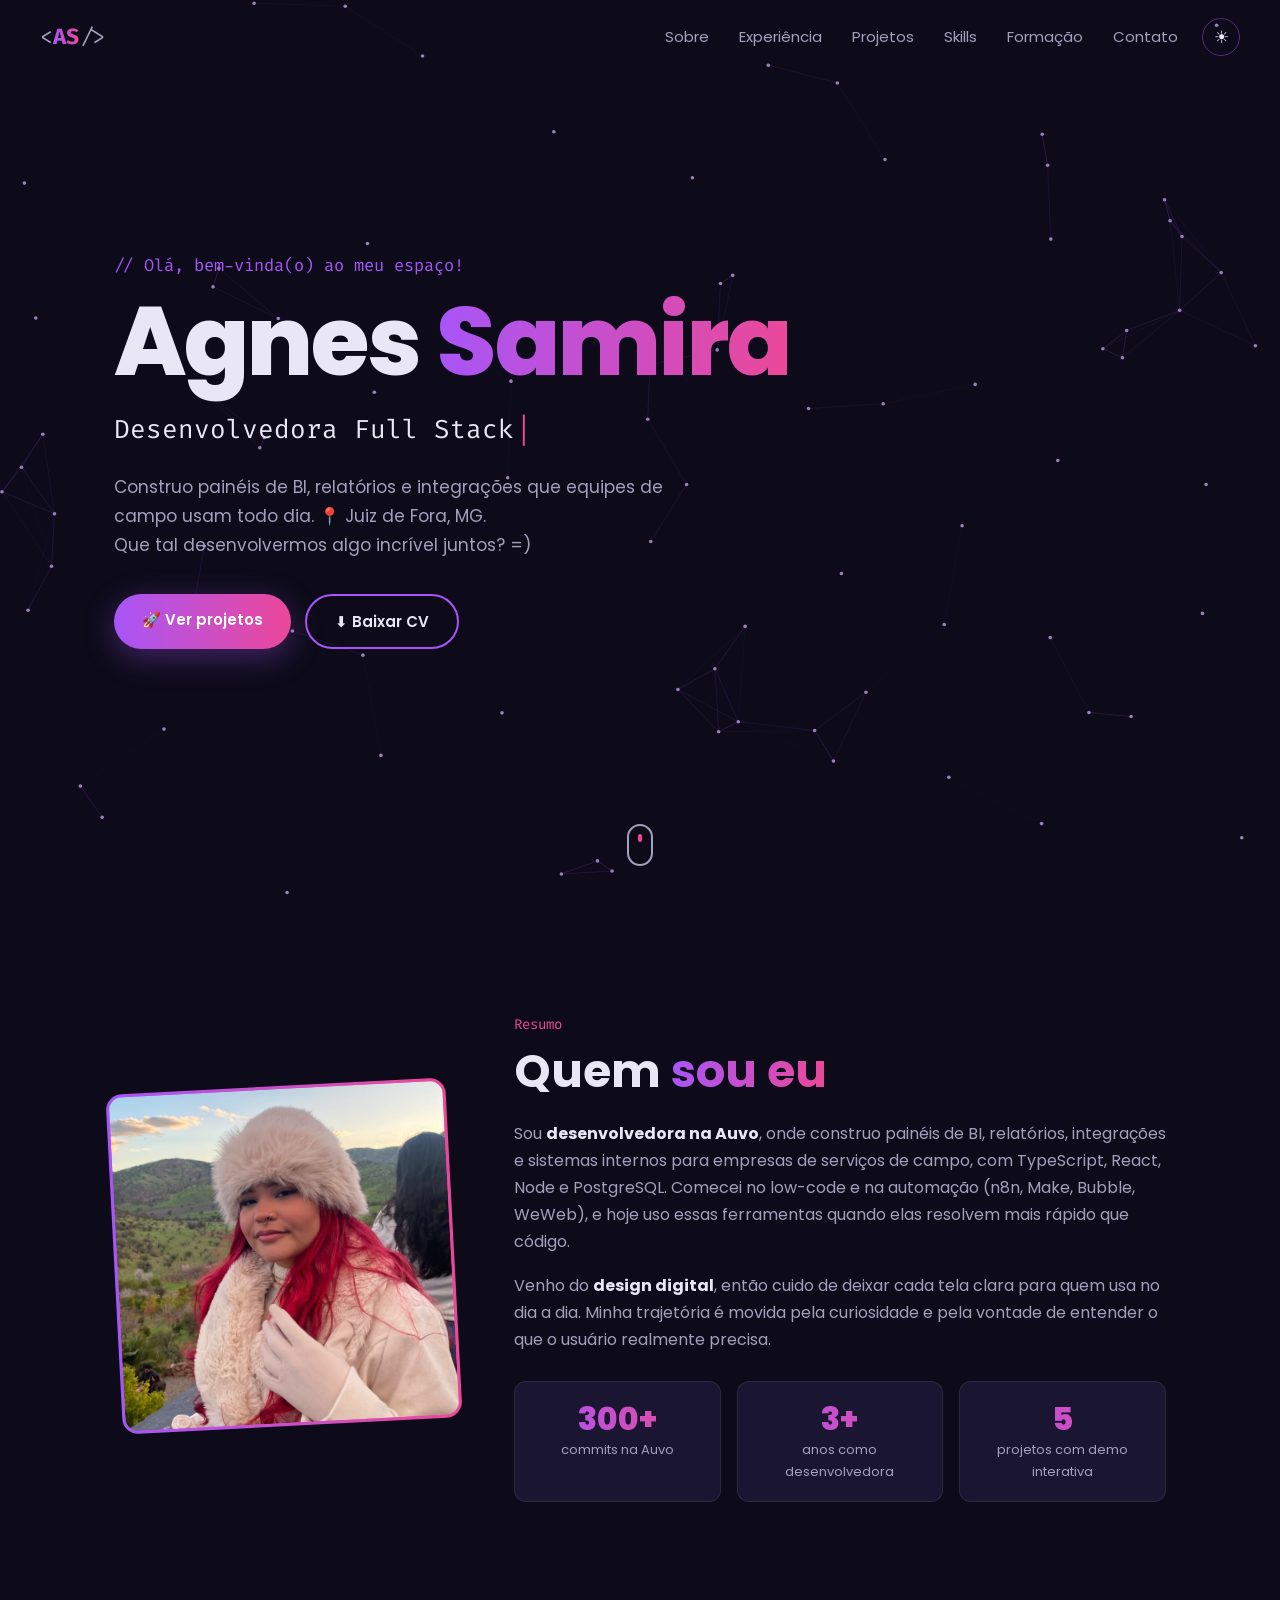
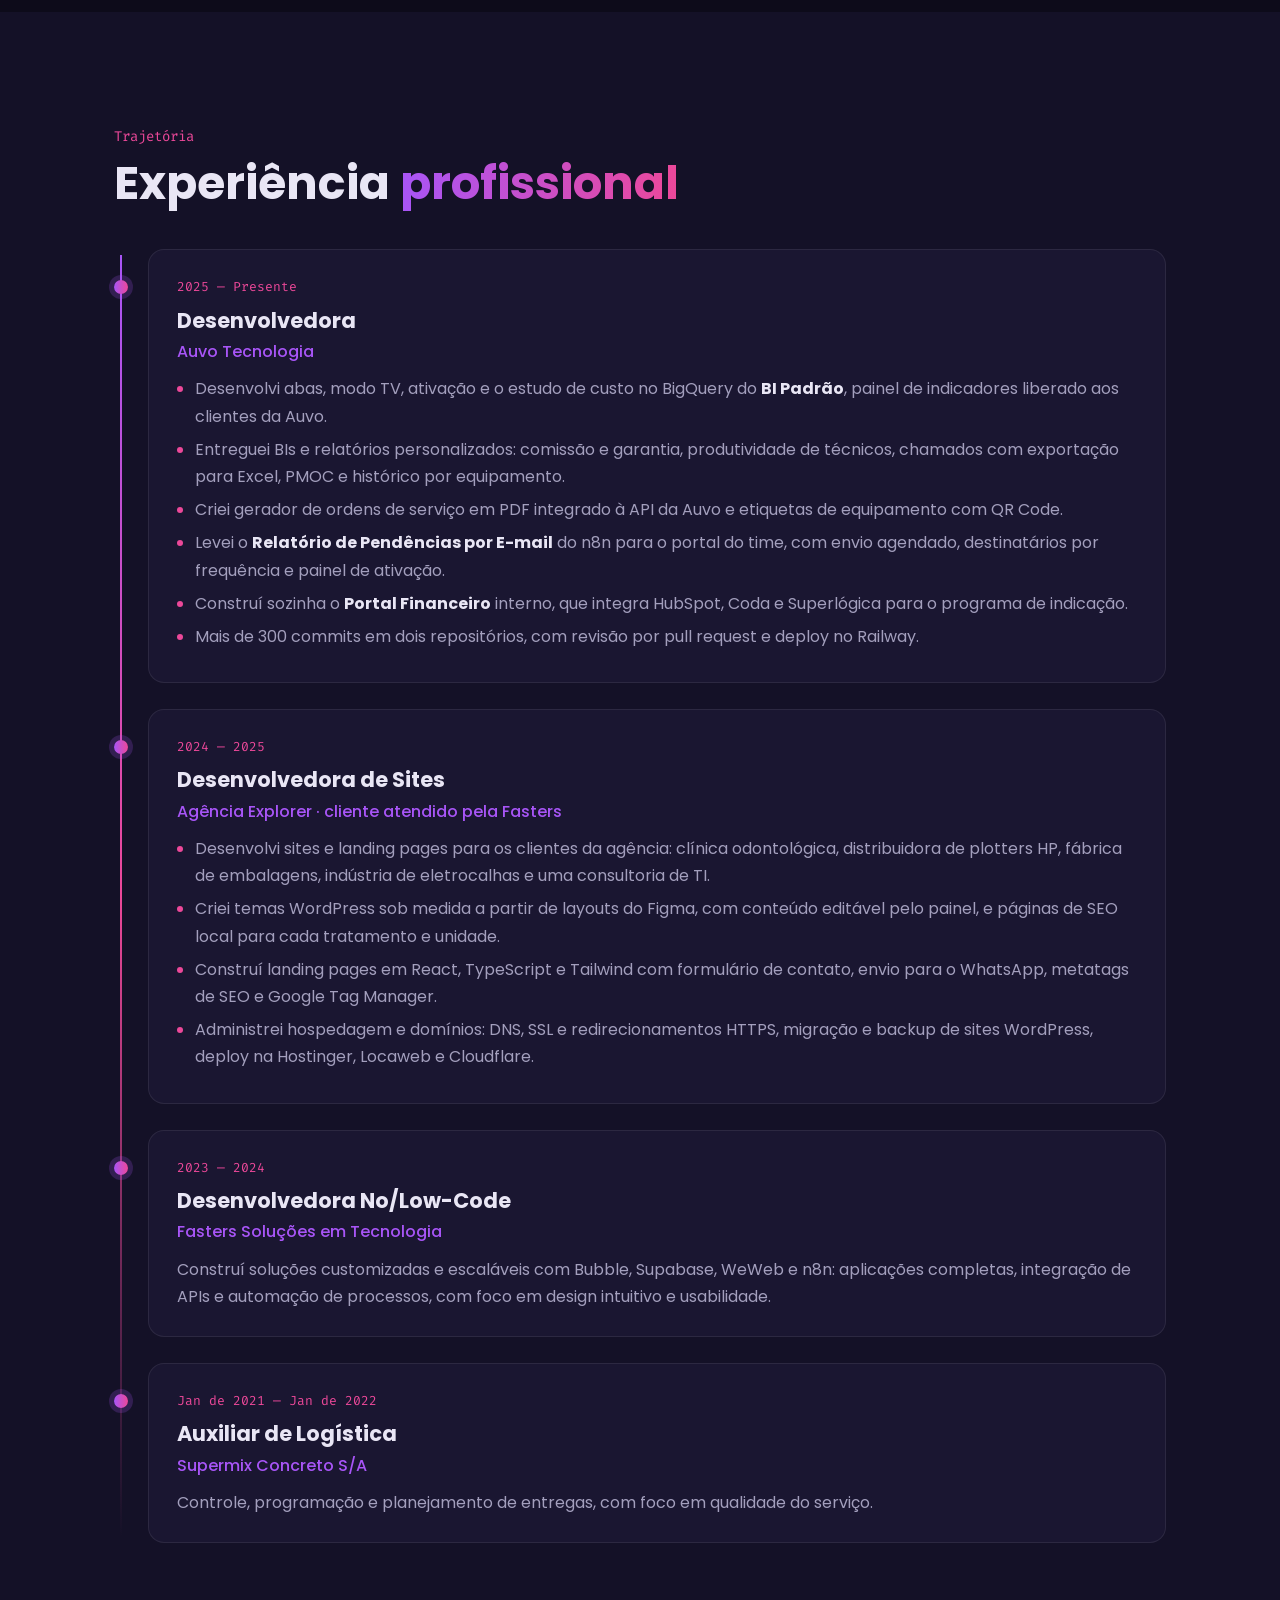
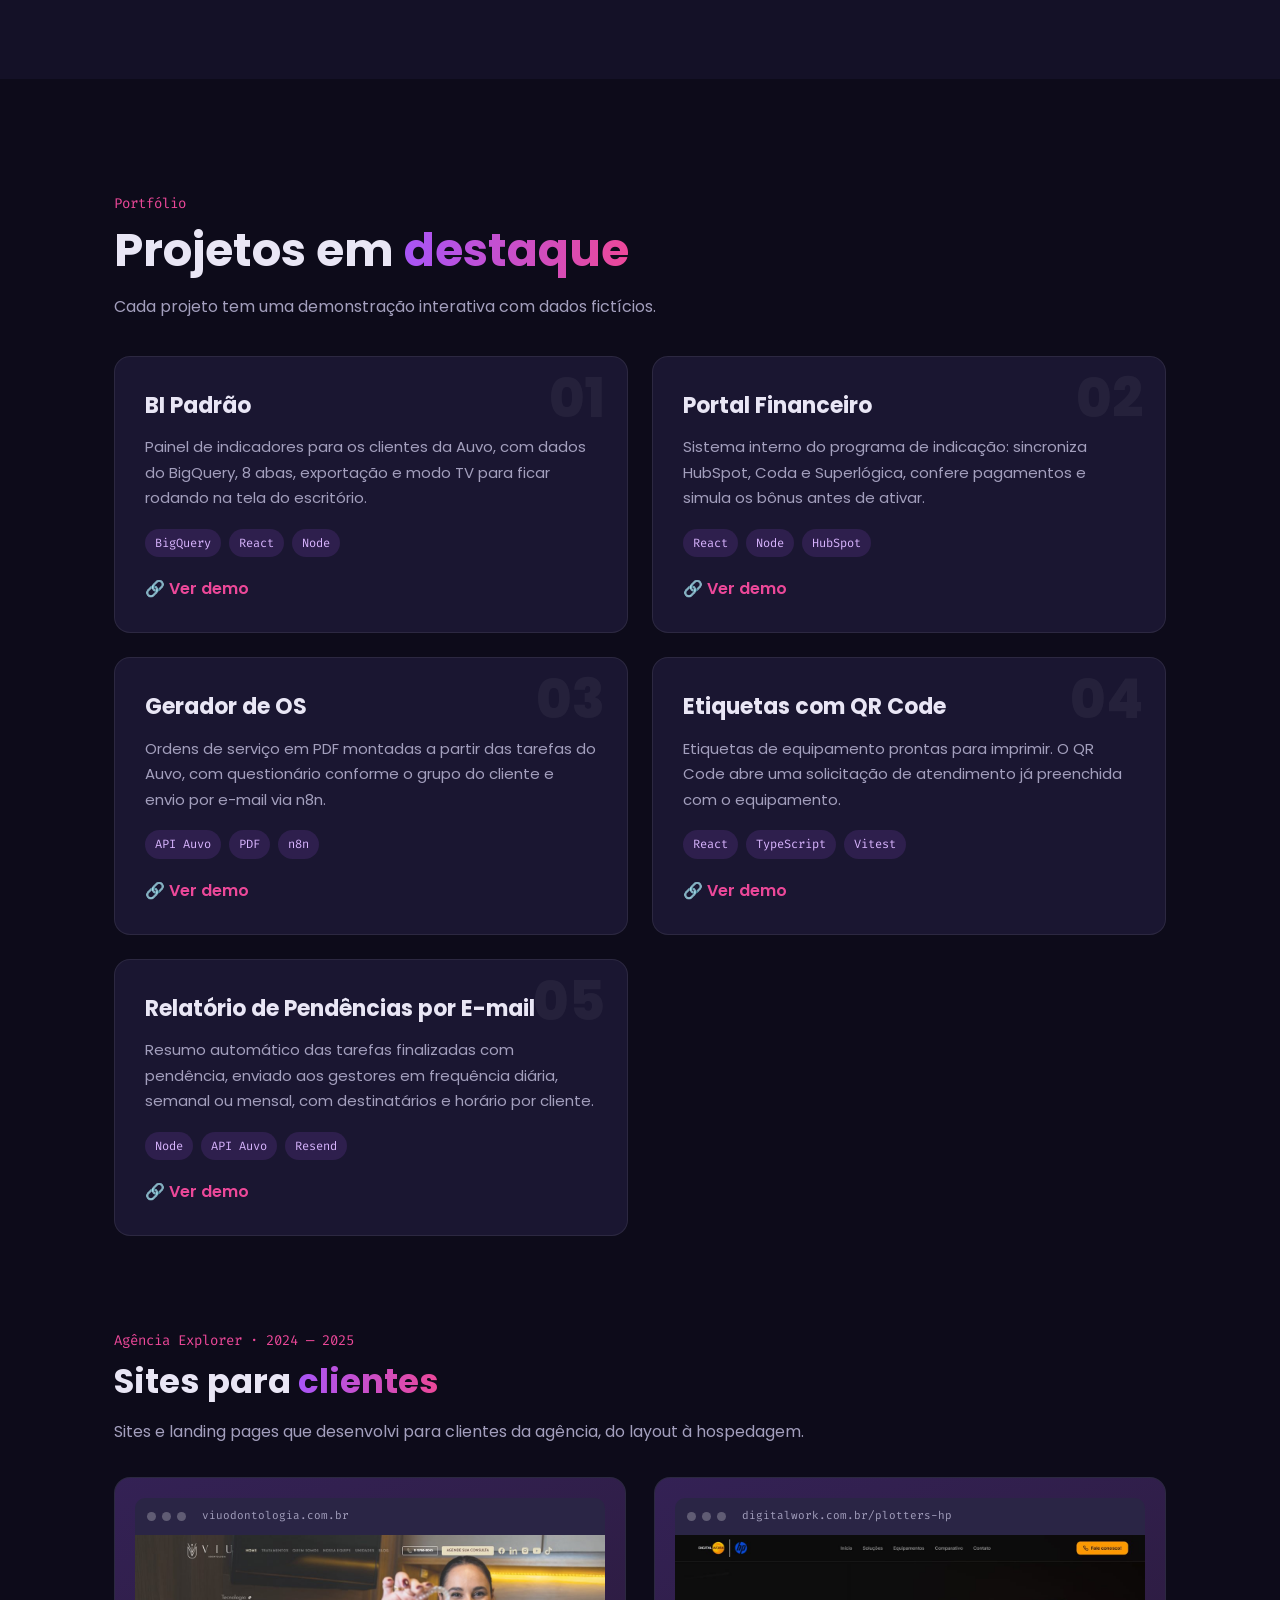
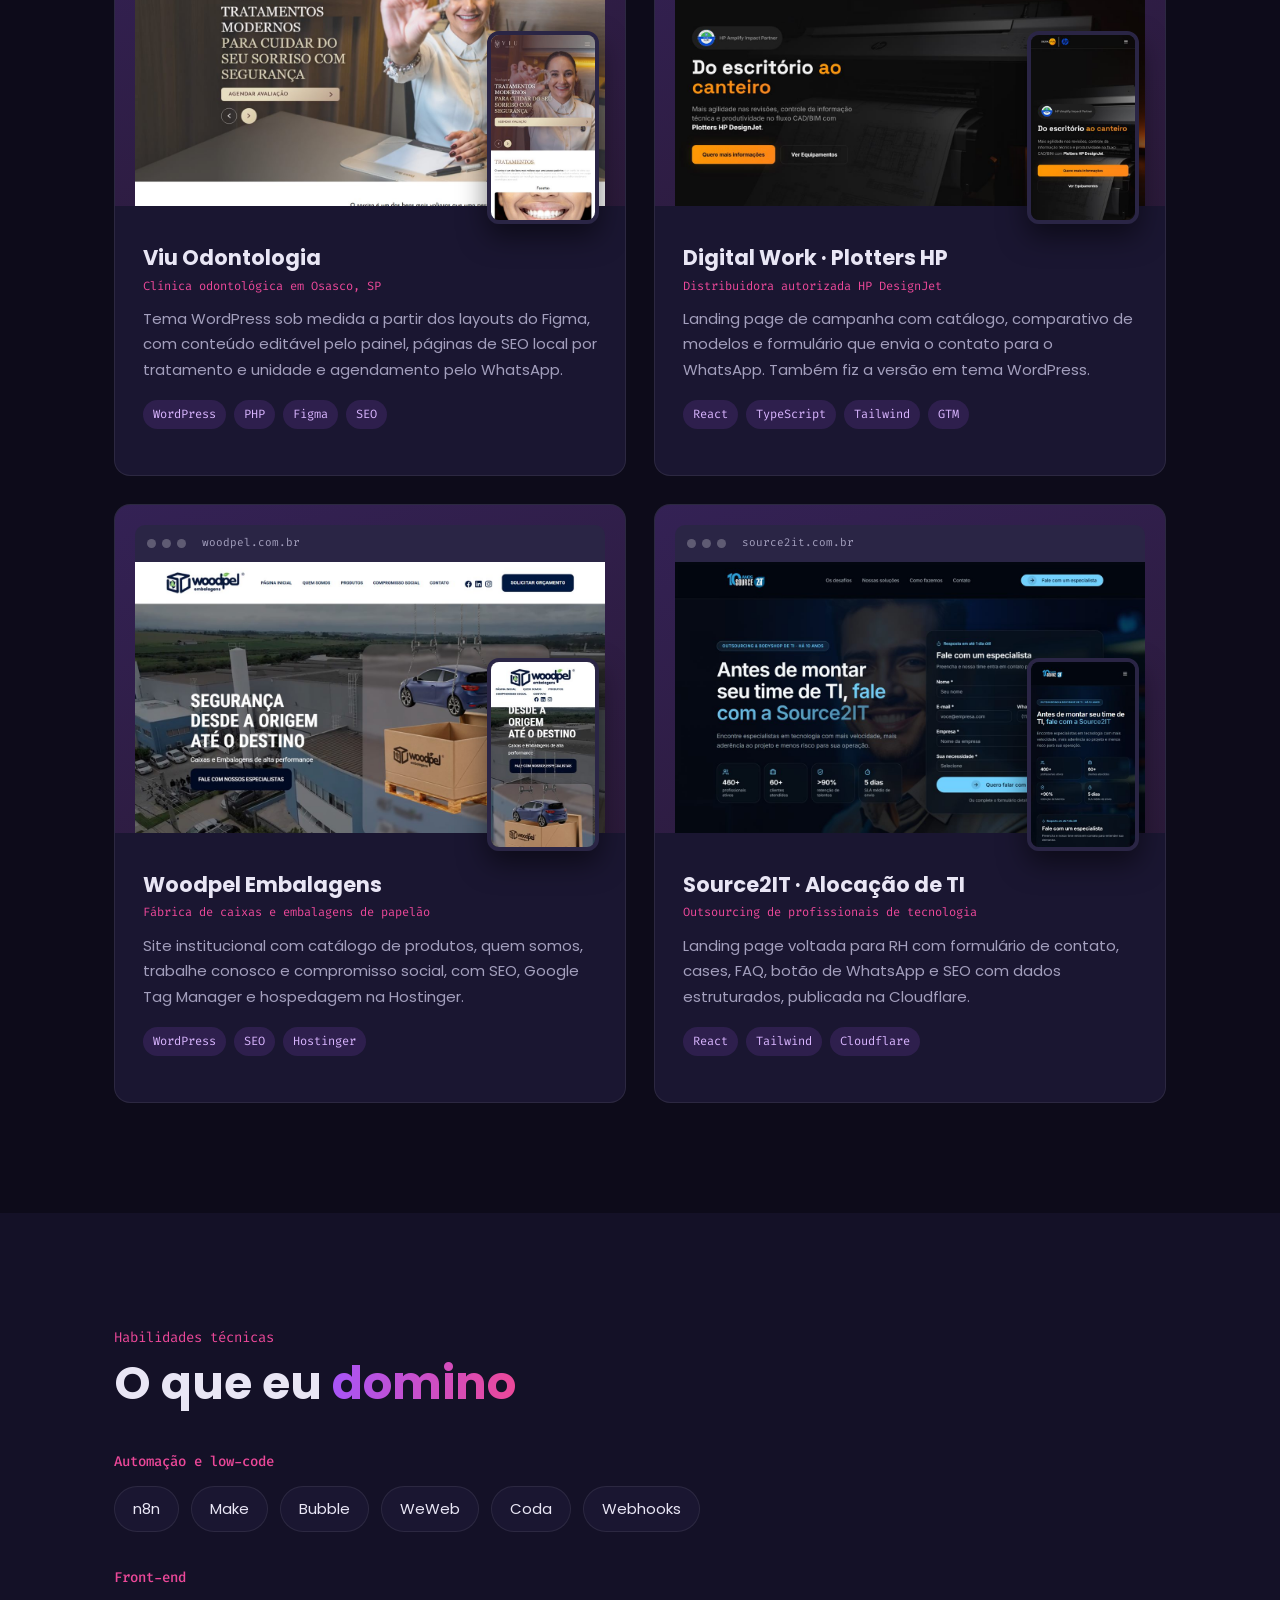
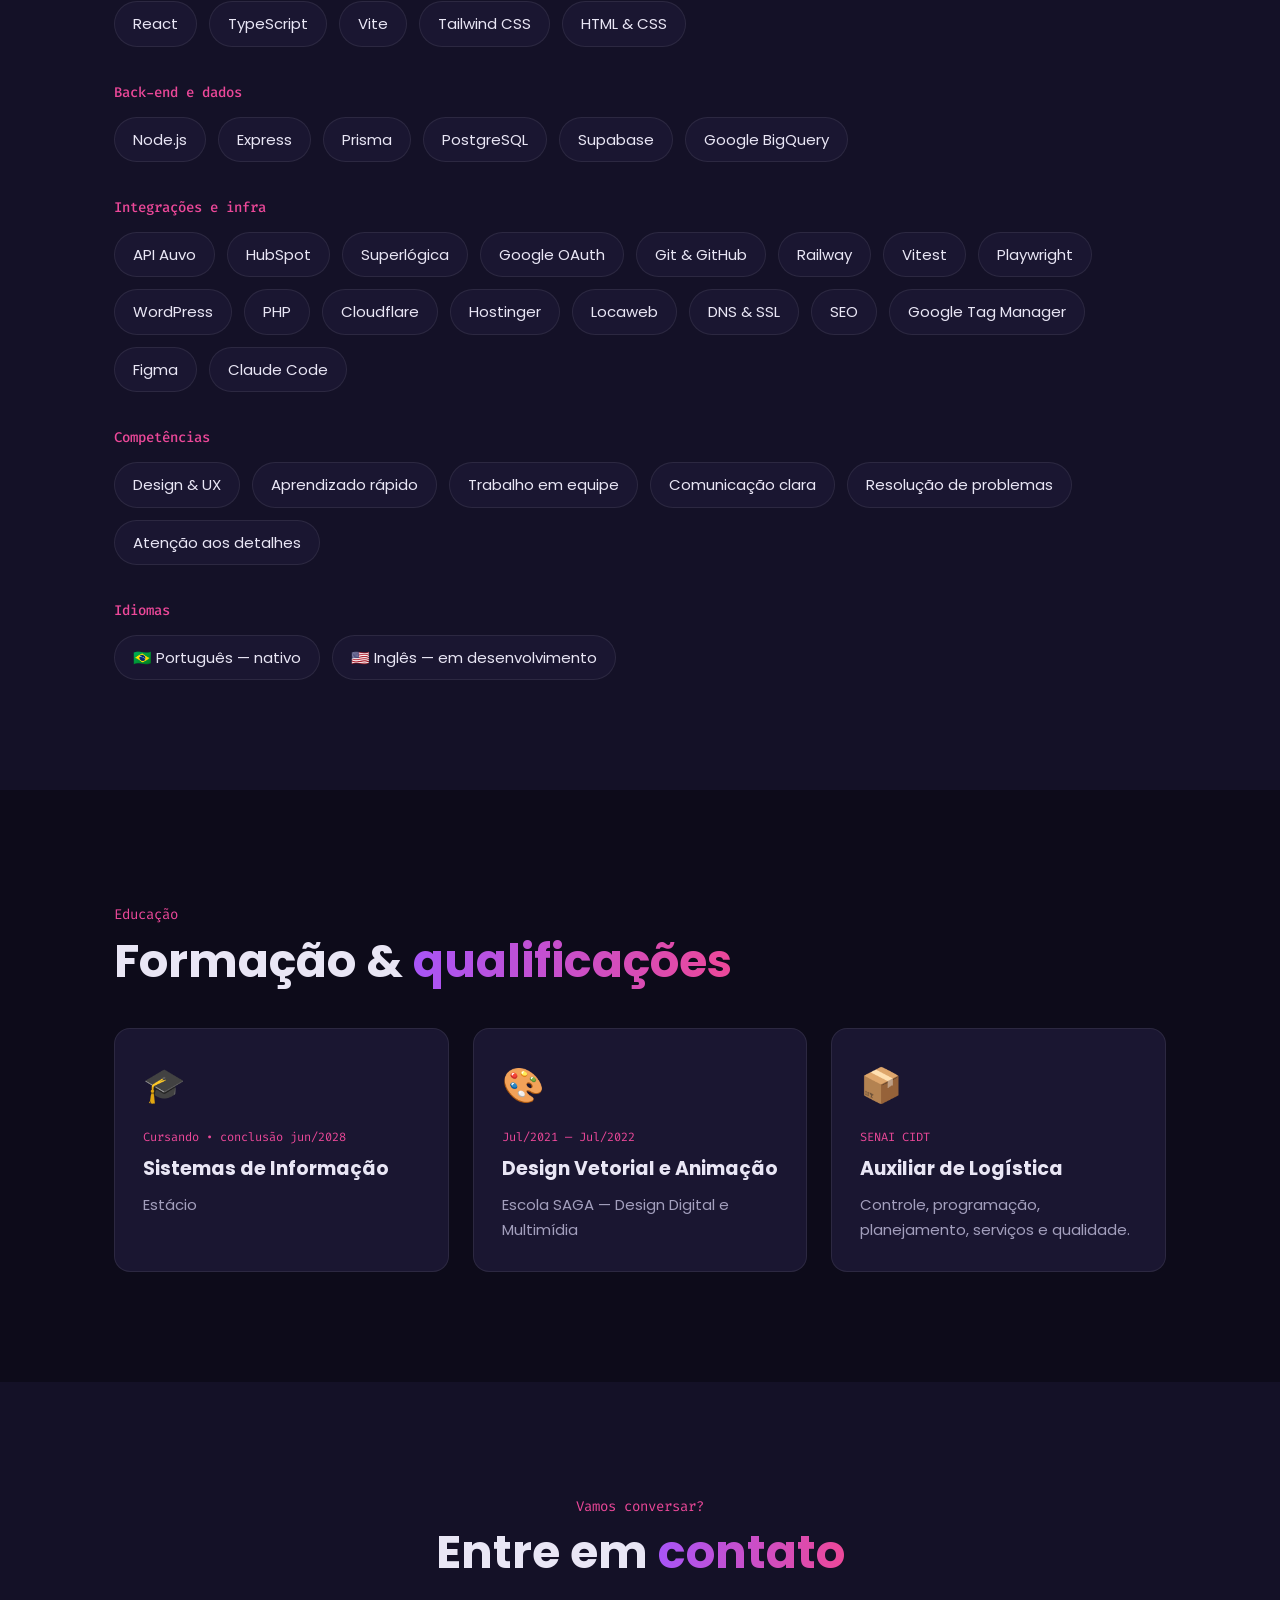
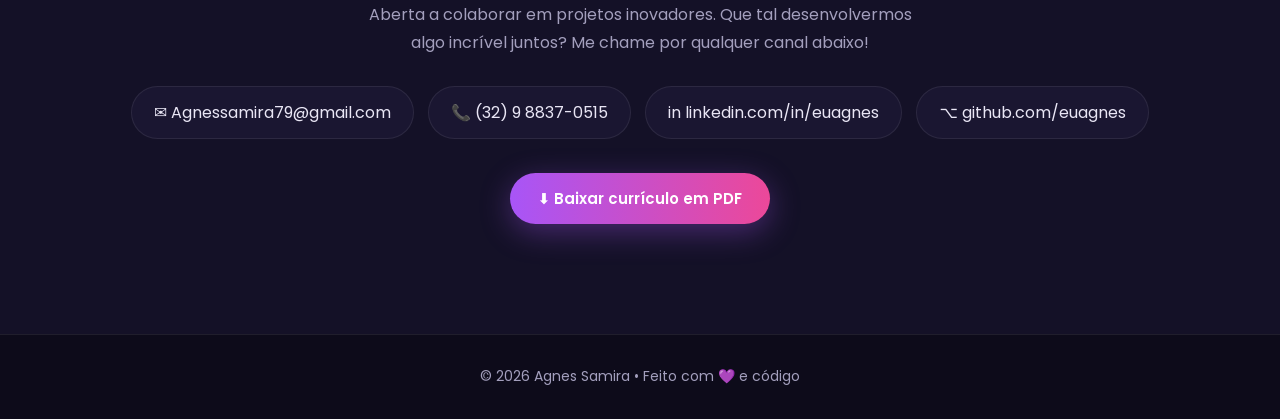
==== commit 9eb7f437: "Troca texto do topo para Desenvolvedora Full Stack Co-Authored-By: Claude Opus 5.5 <noreply@anthropi" ====
--- a/index.html
+++ b/index.html
@@ -38,7 +38,7 @@
       <p class="greeting">// Olá, bem-vinda(o) ao meu espaço!</p>
       <h1>Agnes <span class="grad">Samira</span></h1>
       <p class="role">
-        <span class="typed" data-words='["Desenvolvedora na Auvo","React | Node | TypeScript","BI | Relatórios | Integrações"]'></span><span class="caret">|</span>
+        <span class="typed" data-words='["Desenvolvedora Full Stack","React | Node | TypeScript","BI | Relatórios | Integrações"]'></span><span class="caret">|</span>
       </p>
       <p class="tagline">
         Construo painéis de BI, relatórios e integrações que equipes de campo usam
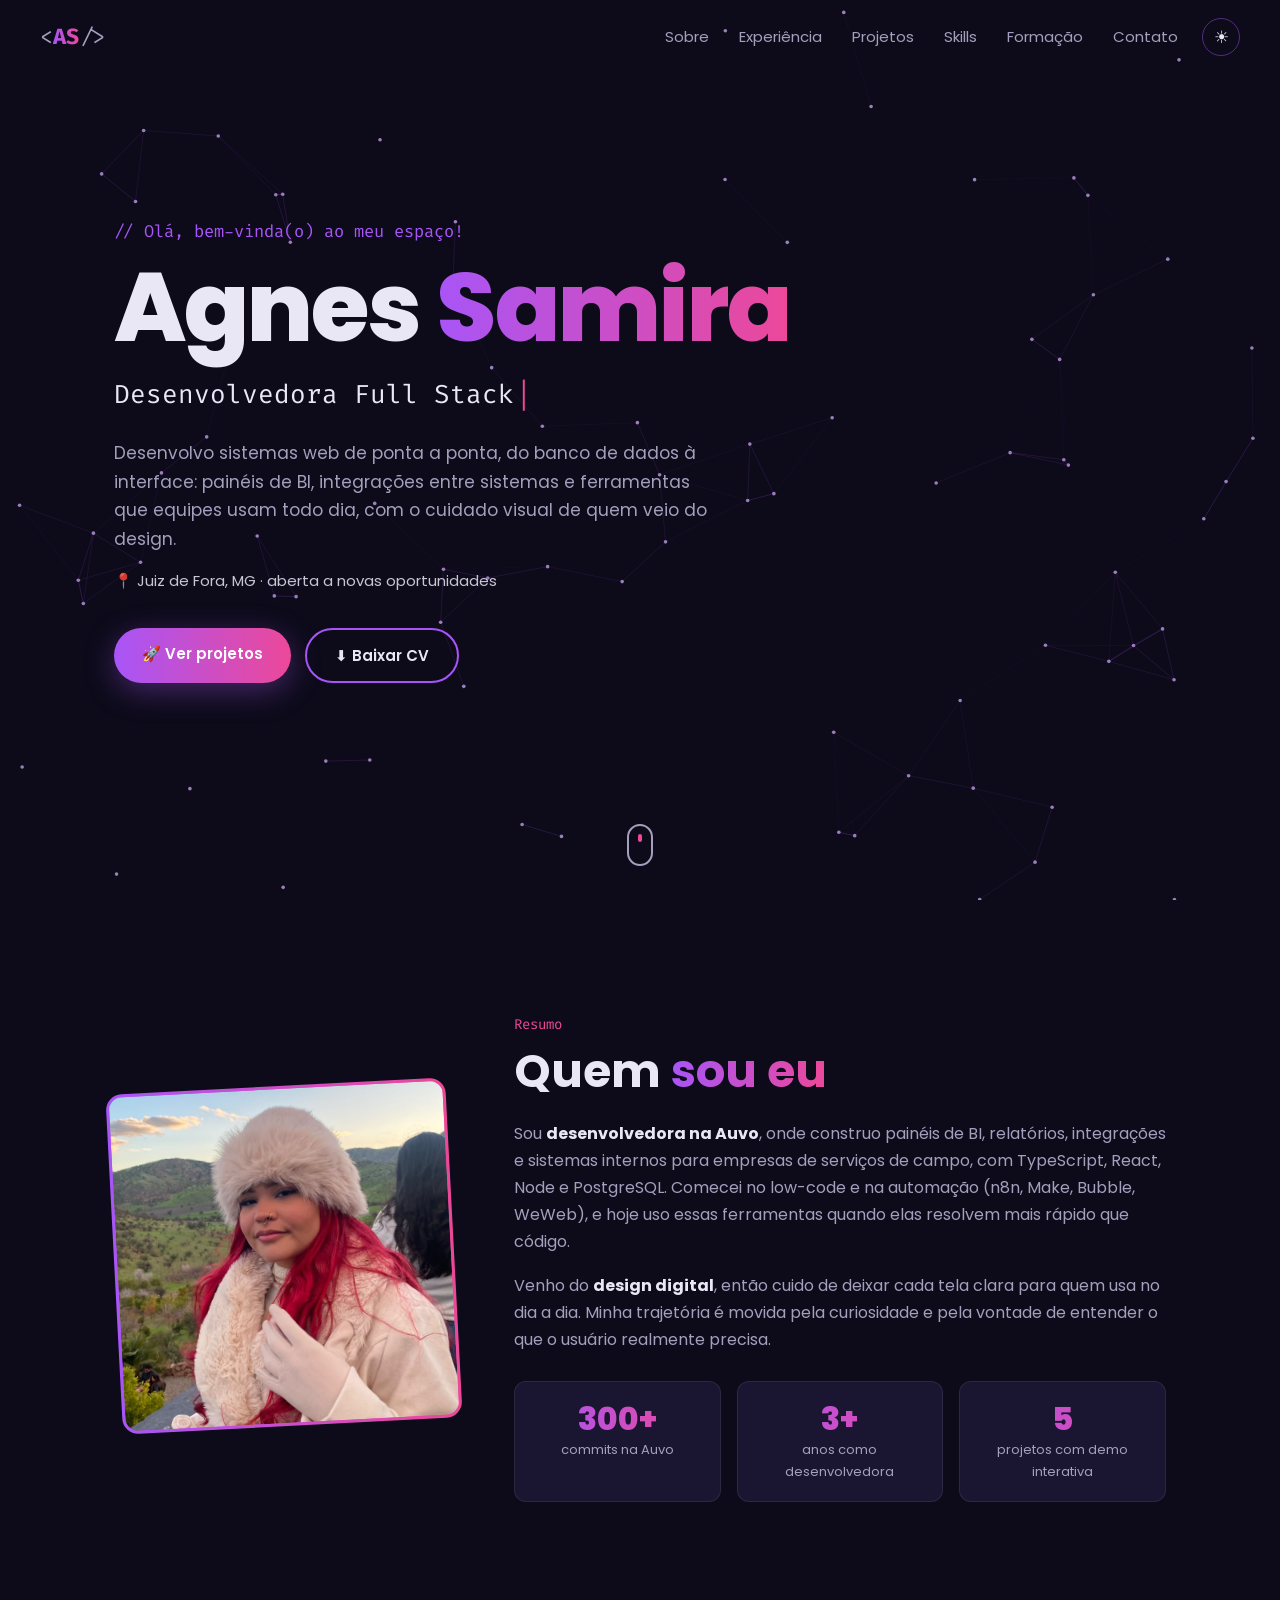
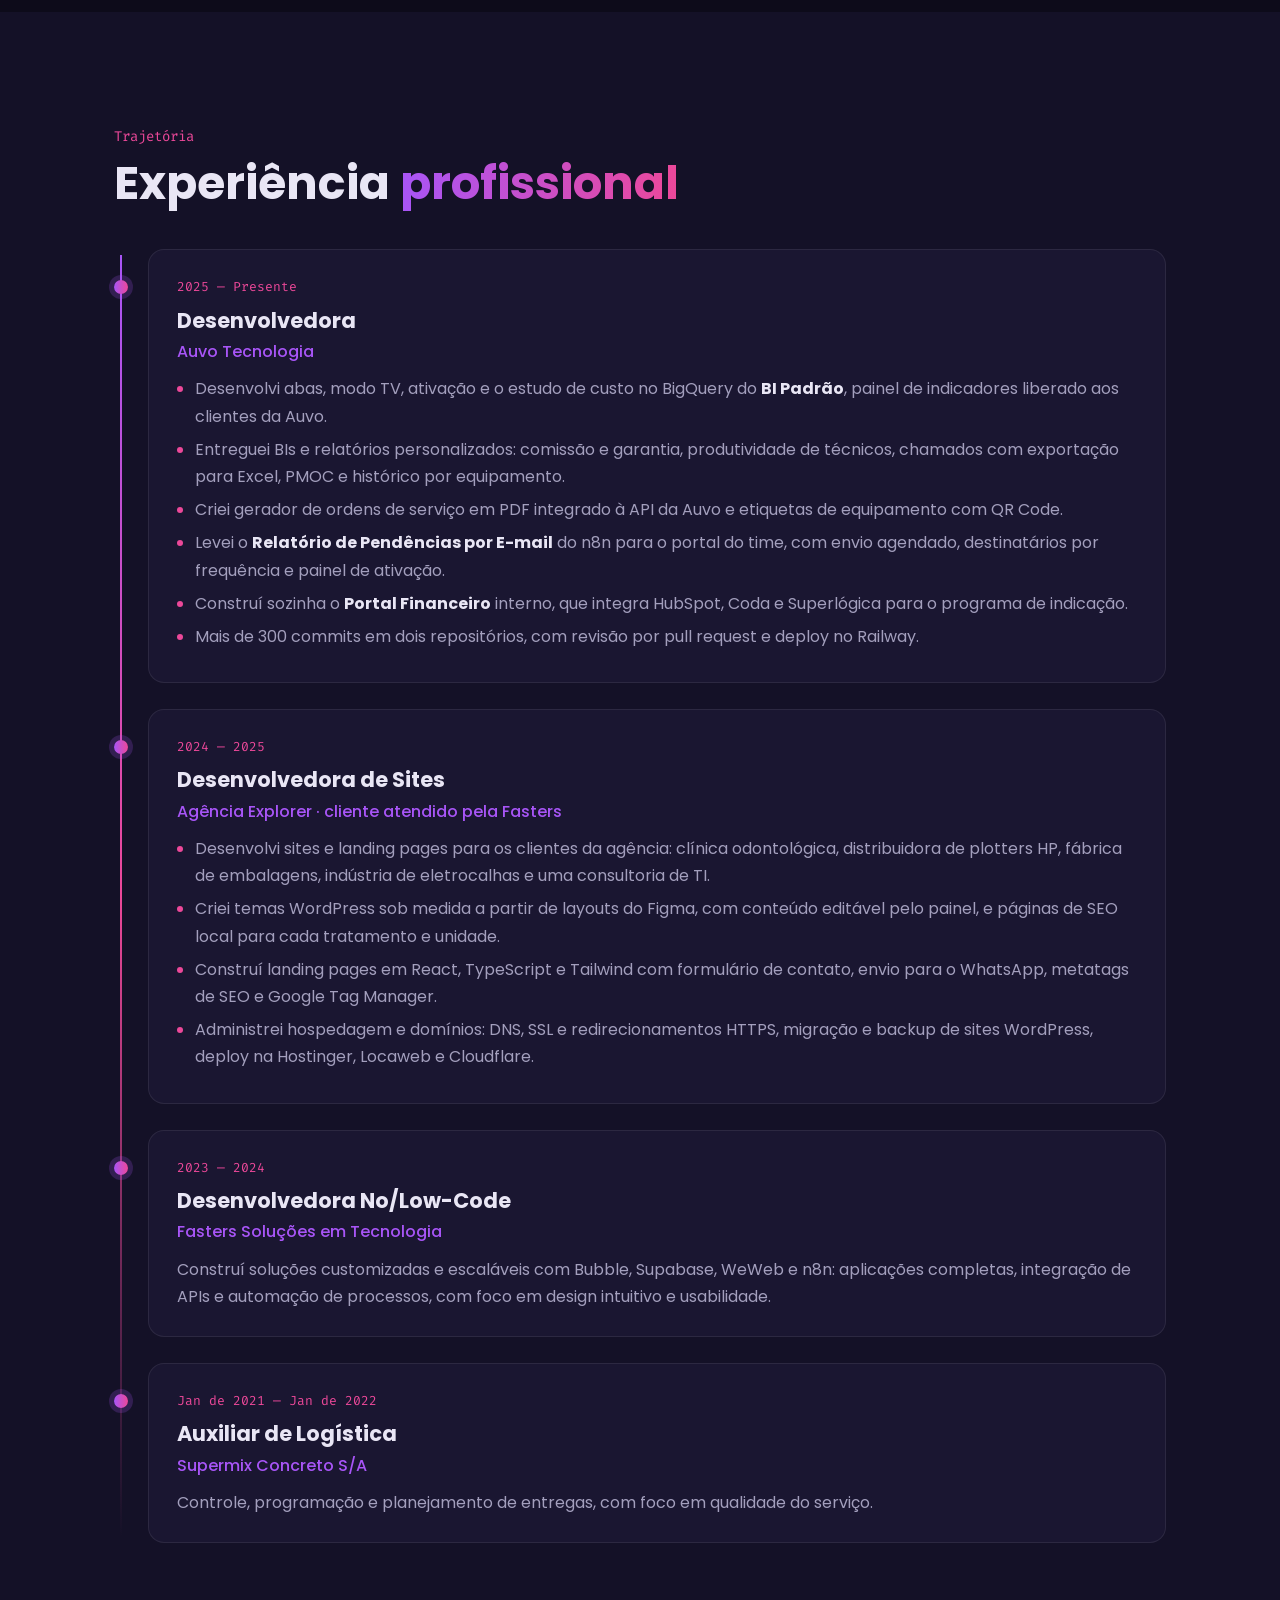
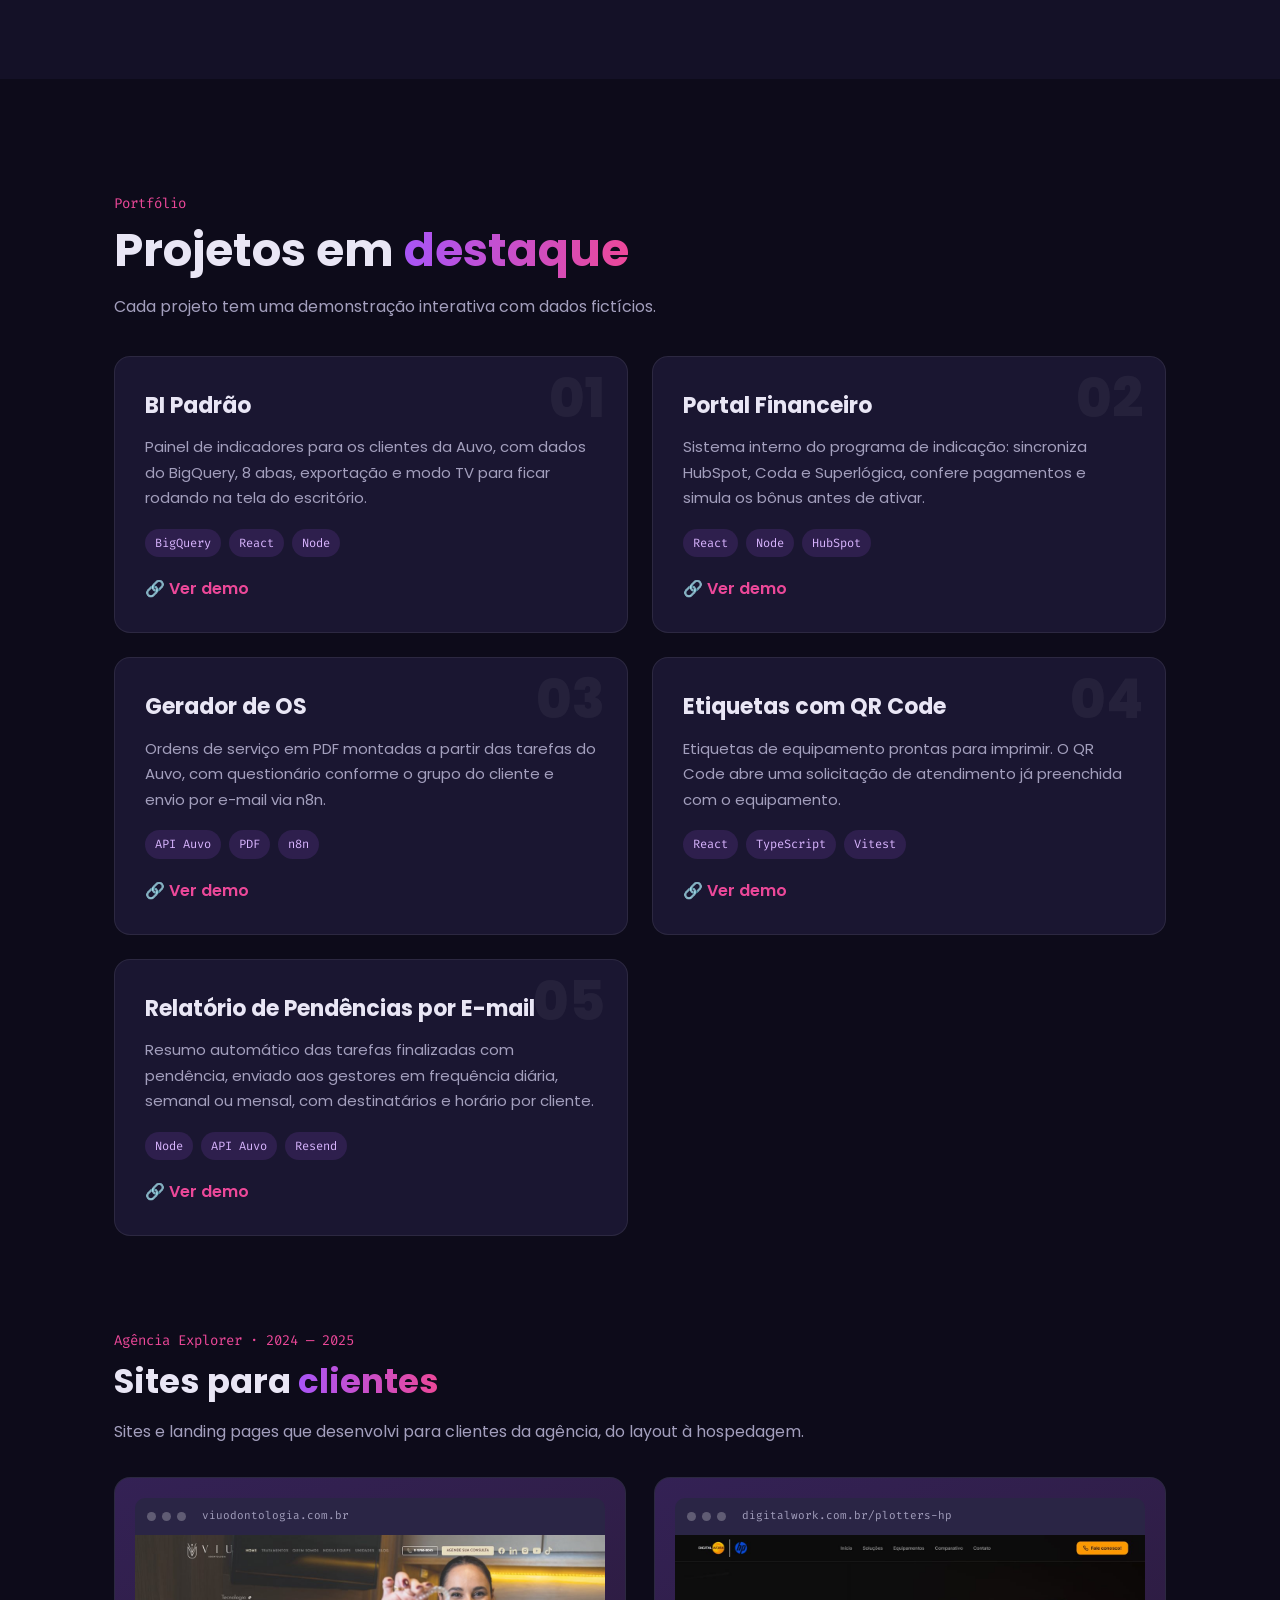
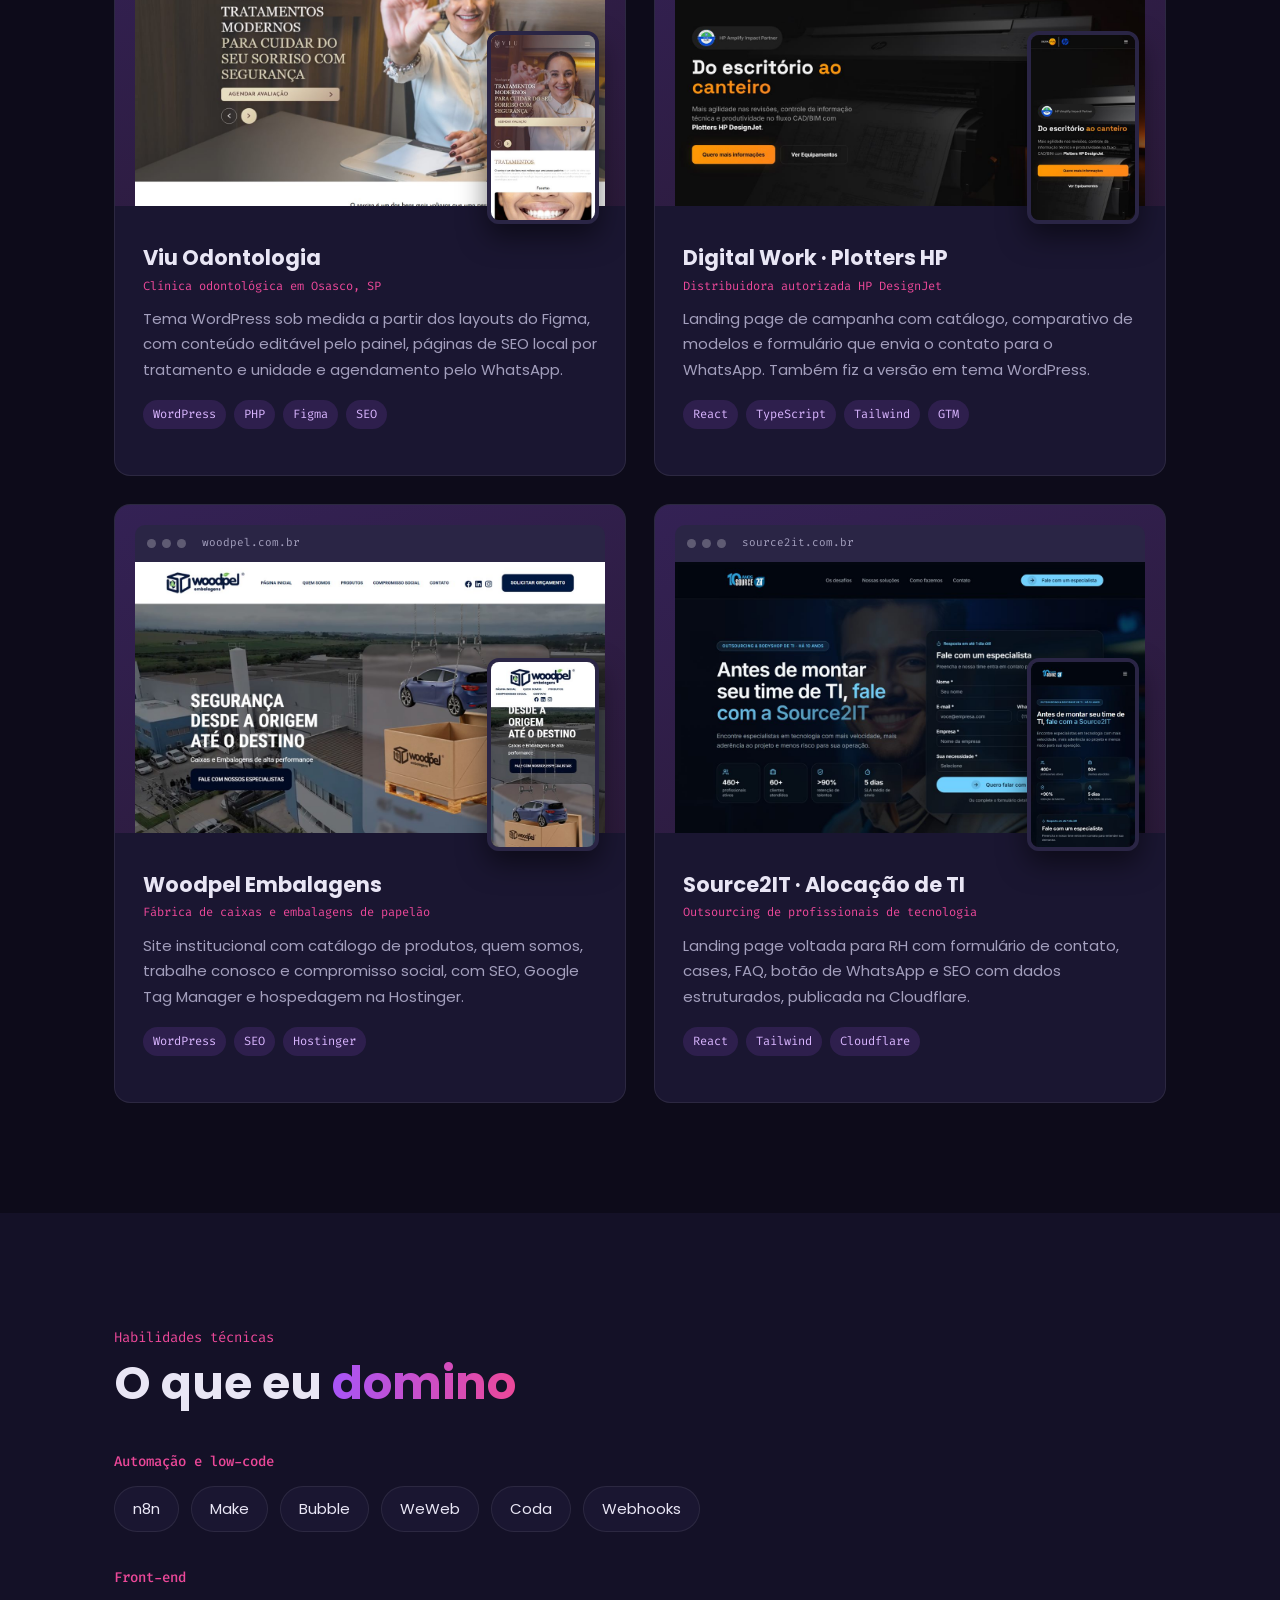
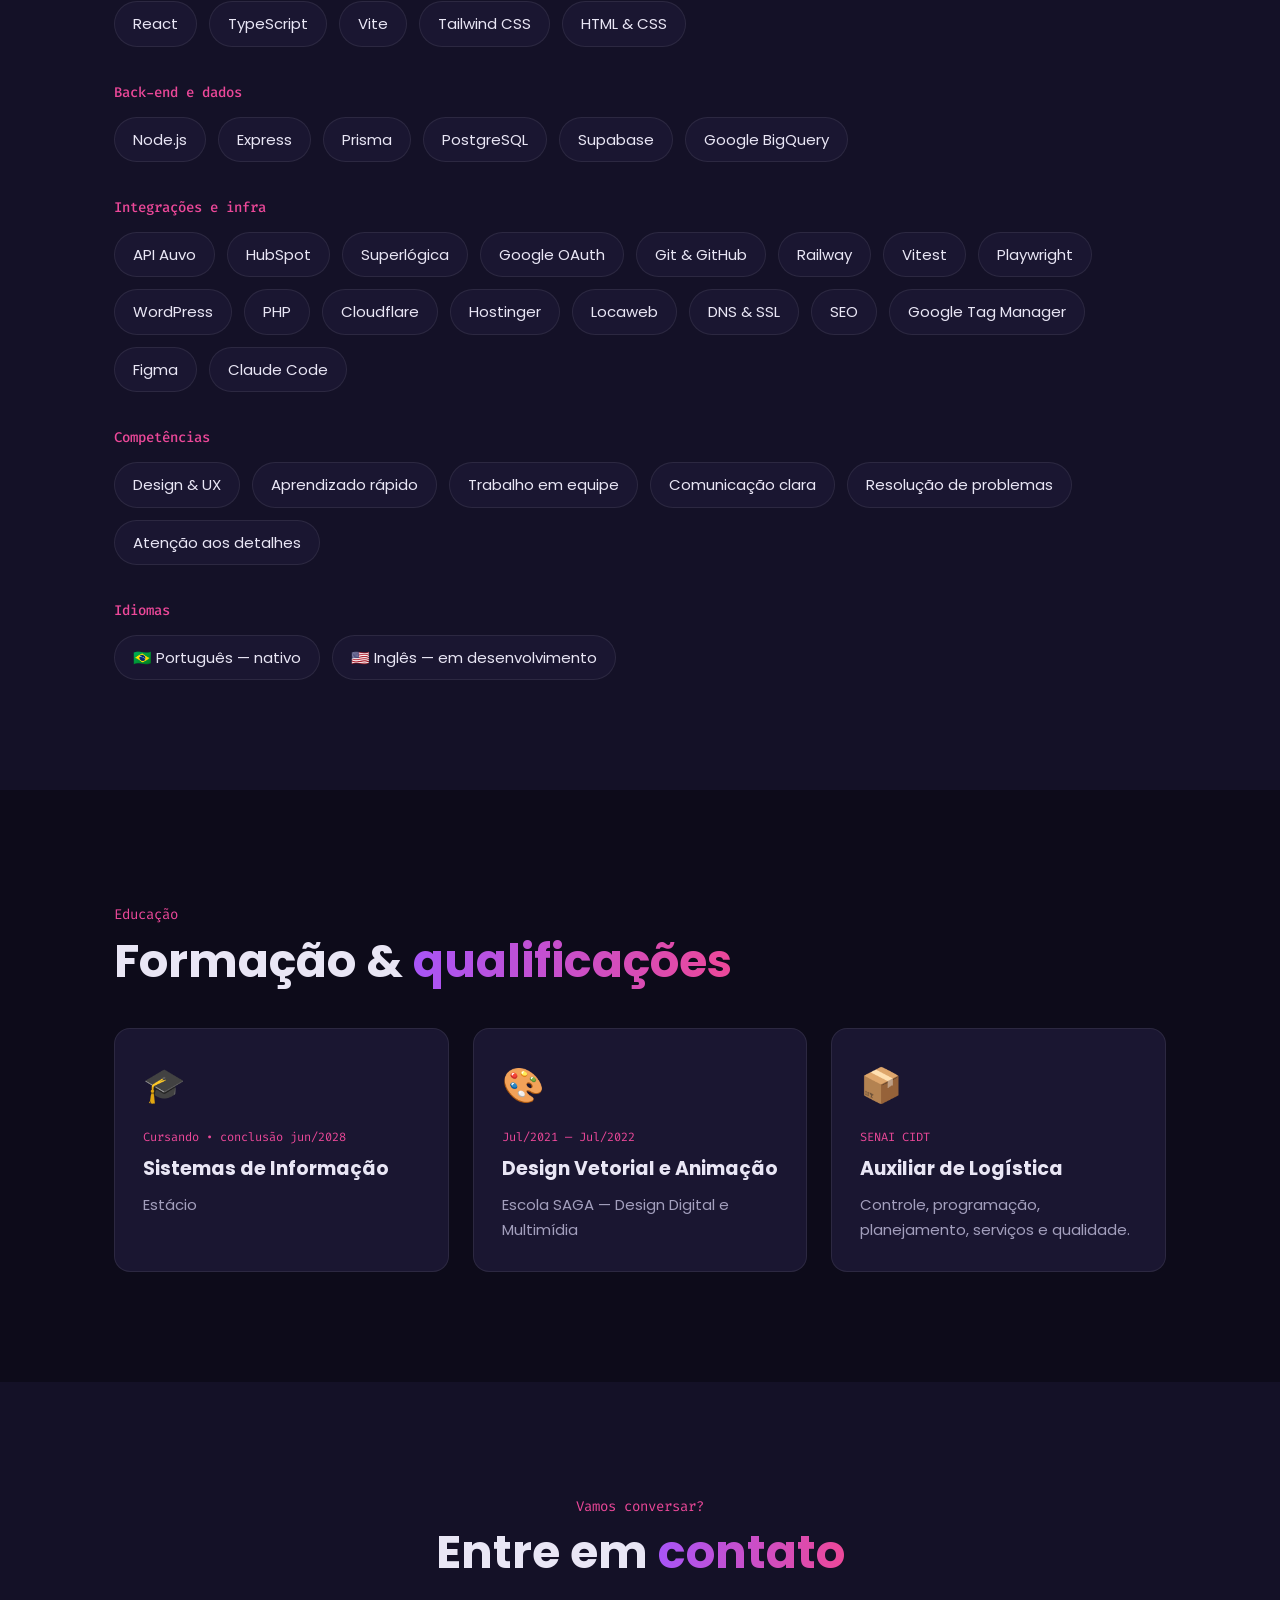
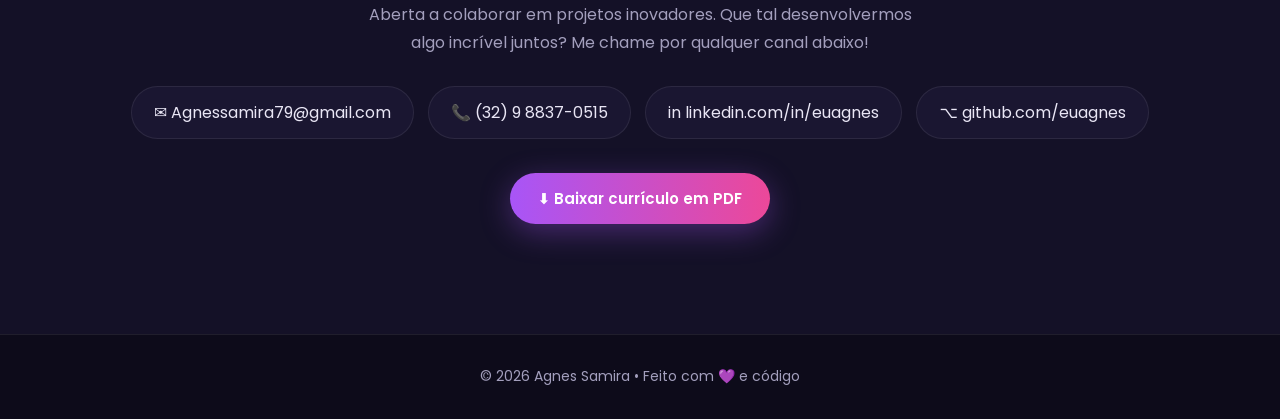
==== commit e47b7aaf: "Reescreve a descrição do topo Co-Authored-By: Claude Opus 5.5 <noreply@anthropic.com>" ====
--- a/index.html
+++ b/index.html
@@ -8,7 +8,7 @@
   <link rel="preconnect" href="https://fonts.googleapis.com" />
   <link rel="preconnect" href="https://fonts.gstatic.com" crossorigin />
   <link href="https://fonts.googleapis.com/css2?family=Poppins:wght@400;500;600;700;800&family=Fira+Code:wght@400;500&display=swap" rel="stylesheet" />
-  <link rel="stylesheet" href="css/main.css?v=5" />
+  <link rel="stylesheet" href="css/main.css?v=6" />
   <link rel="stylesheet" href="css/light.css?v=1" />
   <script src="js/theme.js?v=1"></script>
 </head>
@@ -41,9 +41,10 @@
         <span class="typed" data-words='["Desenvolvedora Full Stack","React | Node | TypeScript","BI | Relatórios | Integrações"]'></span><span class="caret">|</span>
       </p>
       <p class="tagline">
-        Construo painéis de BI, relatórios e integrações que equipes de campo usam
-        todo dia. 📍 Juiz de Fora, MG.
-        <br />Que tal desenvolvermos algo incrível juntos? =)
+        Desenvolvo sistemas web de ponta a ponta, do banco de dados à interface:
+        painéis de BI, integrações entre sistemas e ferramentas que equipes usam
+        todo dia, com o cuidado visual de quem veio do design.
+        <span class="tagline-meta">📍 Juiz de Fora, MG · aberta a novas oportunidades</span>
       </p>
       <div class="hero-btns">
         <a href="#projects" class="btn btn-primary">🚀 Ver projetos</a>
--- a/css/main.css
+++ b/css/main.css
@@ -204,4 +204,5 @@
 .site-off { font-size: 14px; color: var(--muted); }
 @media (max-width: 860px) {
   .sites-grid { grid-template-columns: 1fr; }
-}+}
+.tagline-meta { display: block; margin-top: 14px; font-size: 15px; color: var(--text); opacity: .85; }
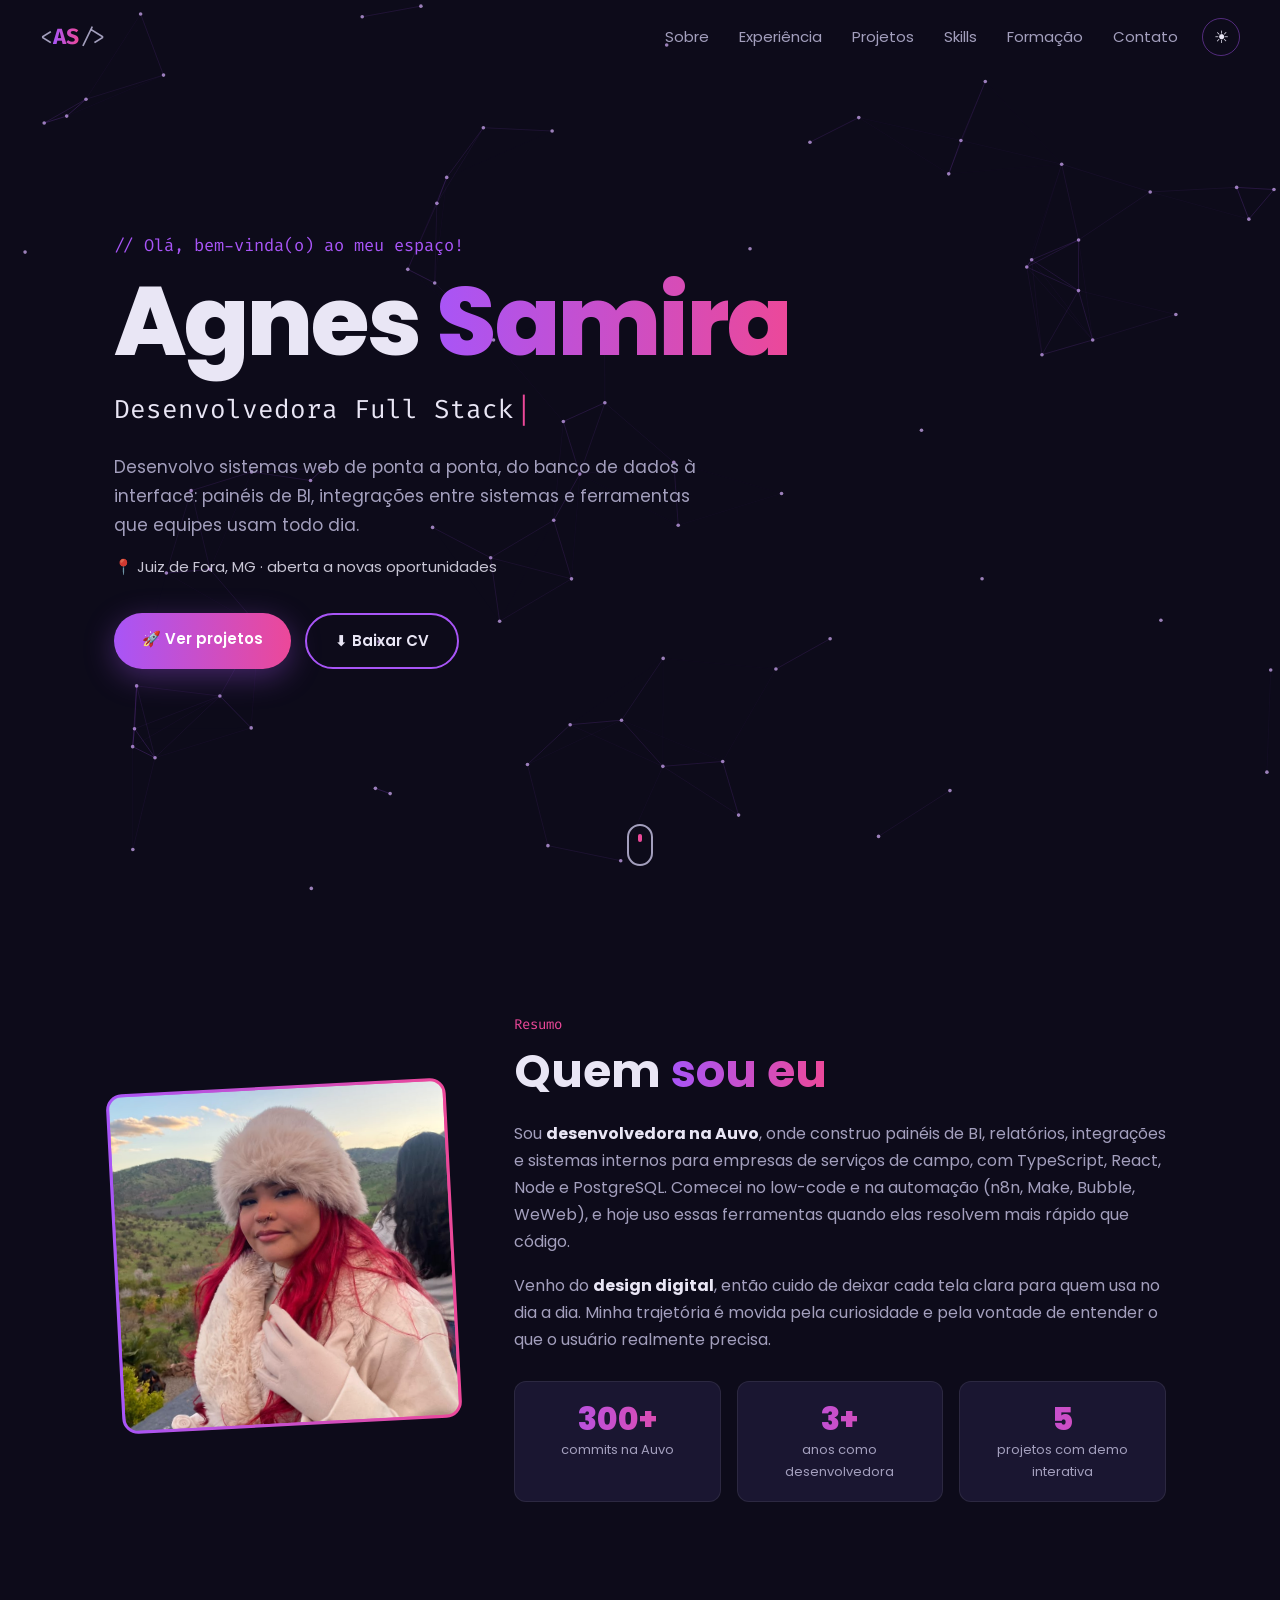
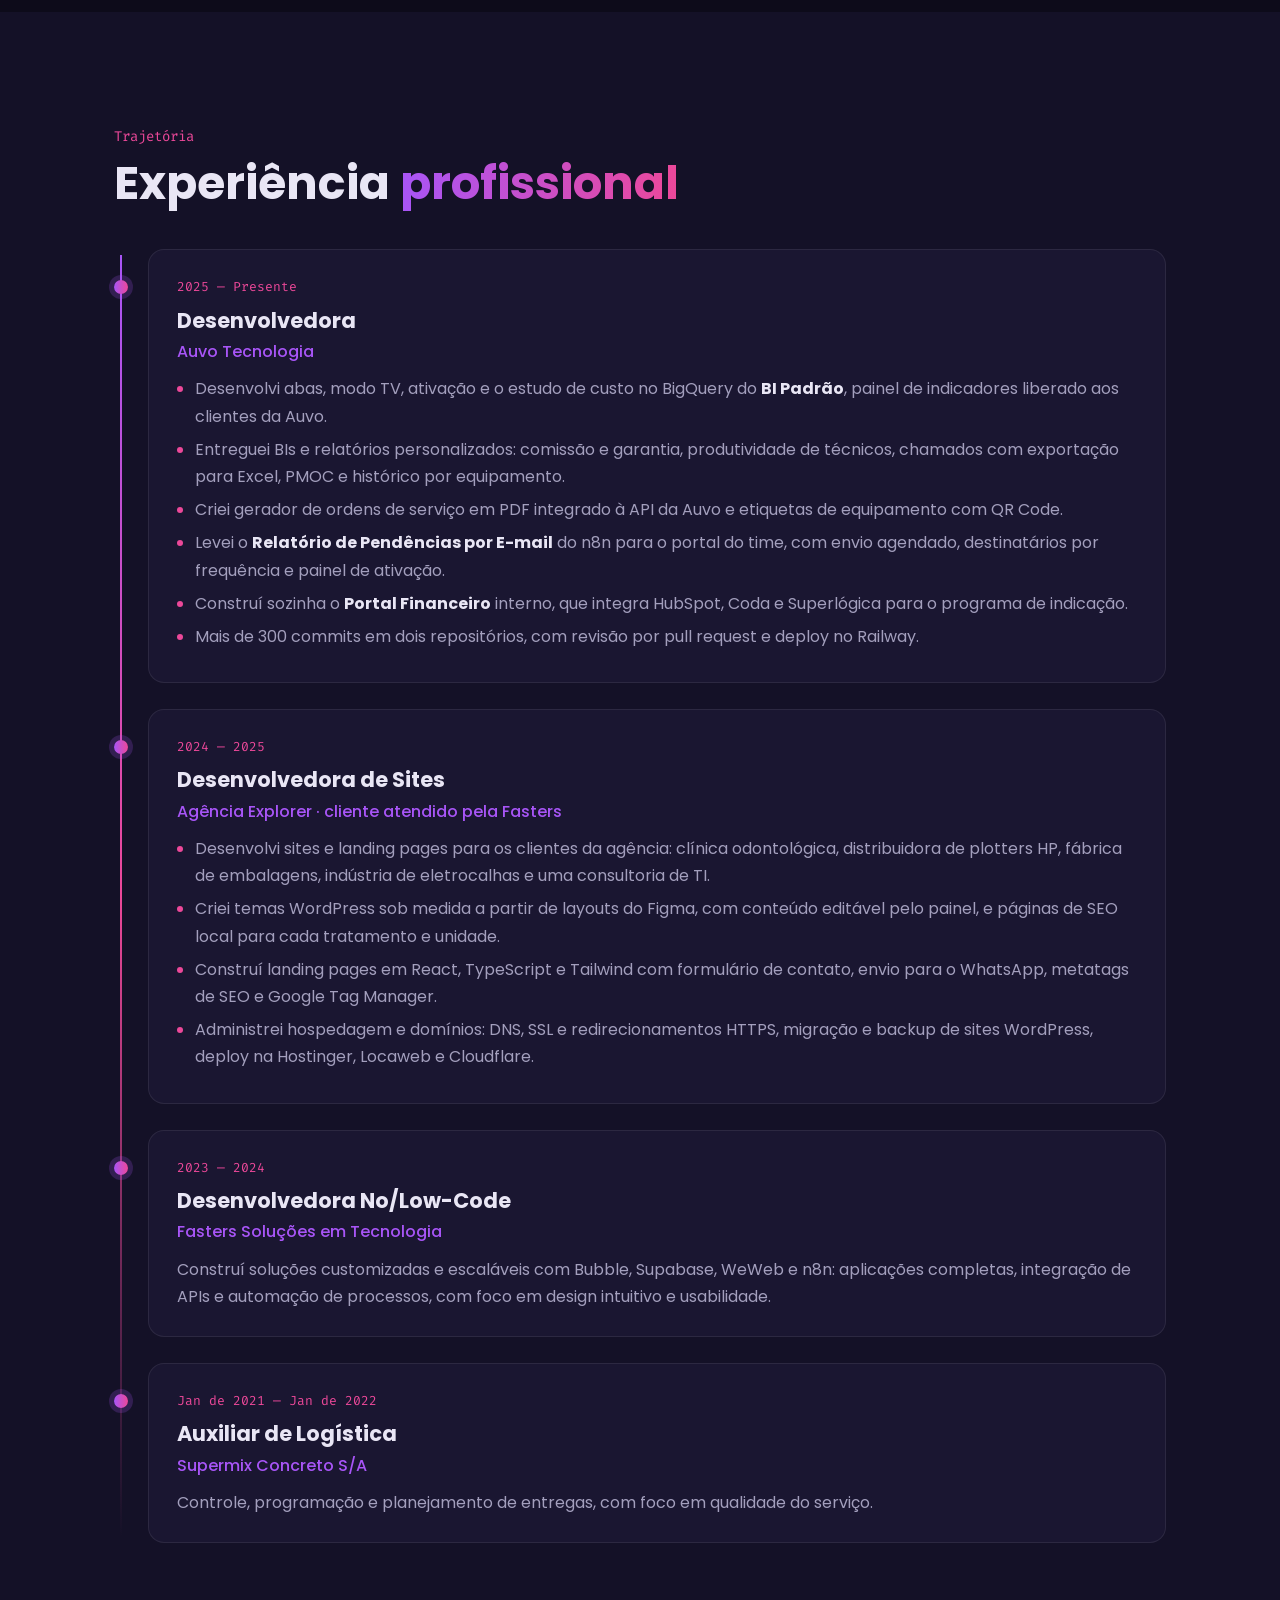
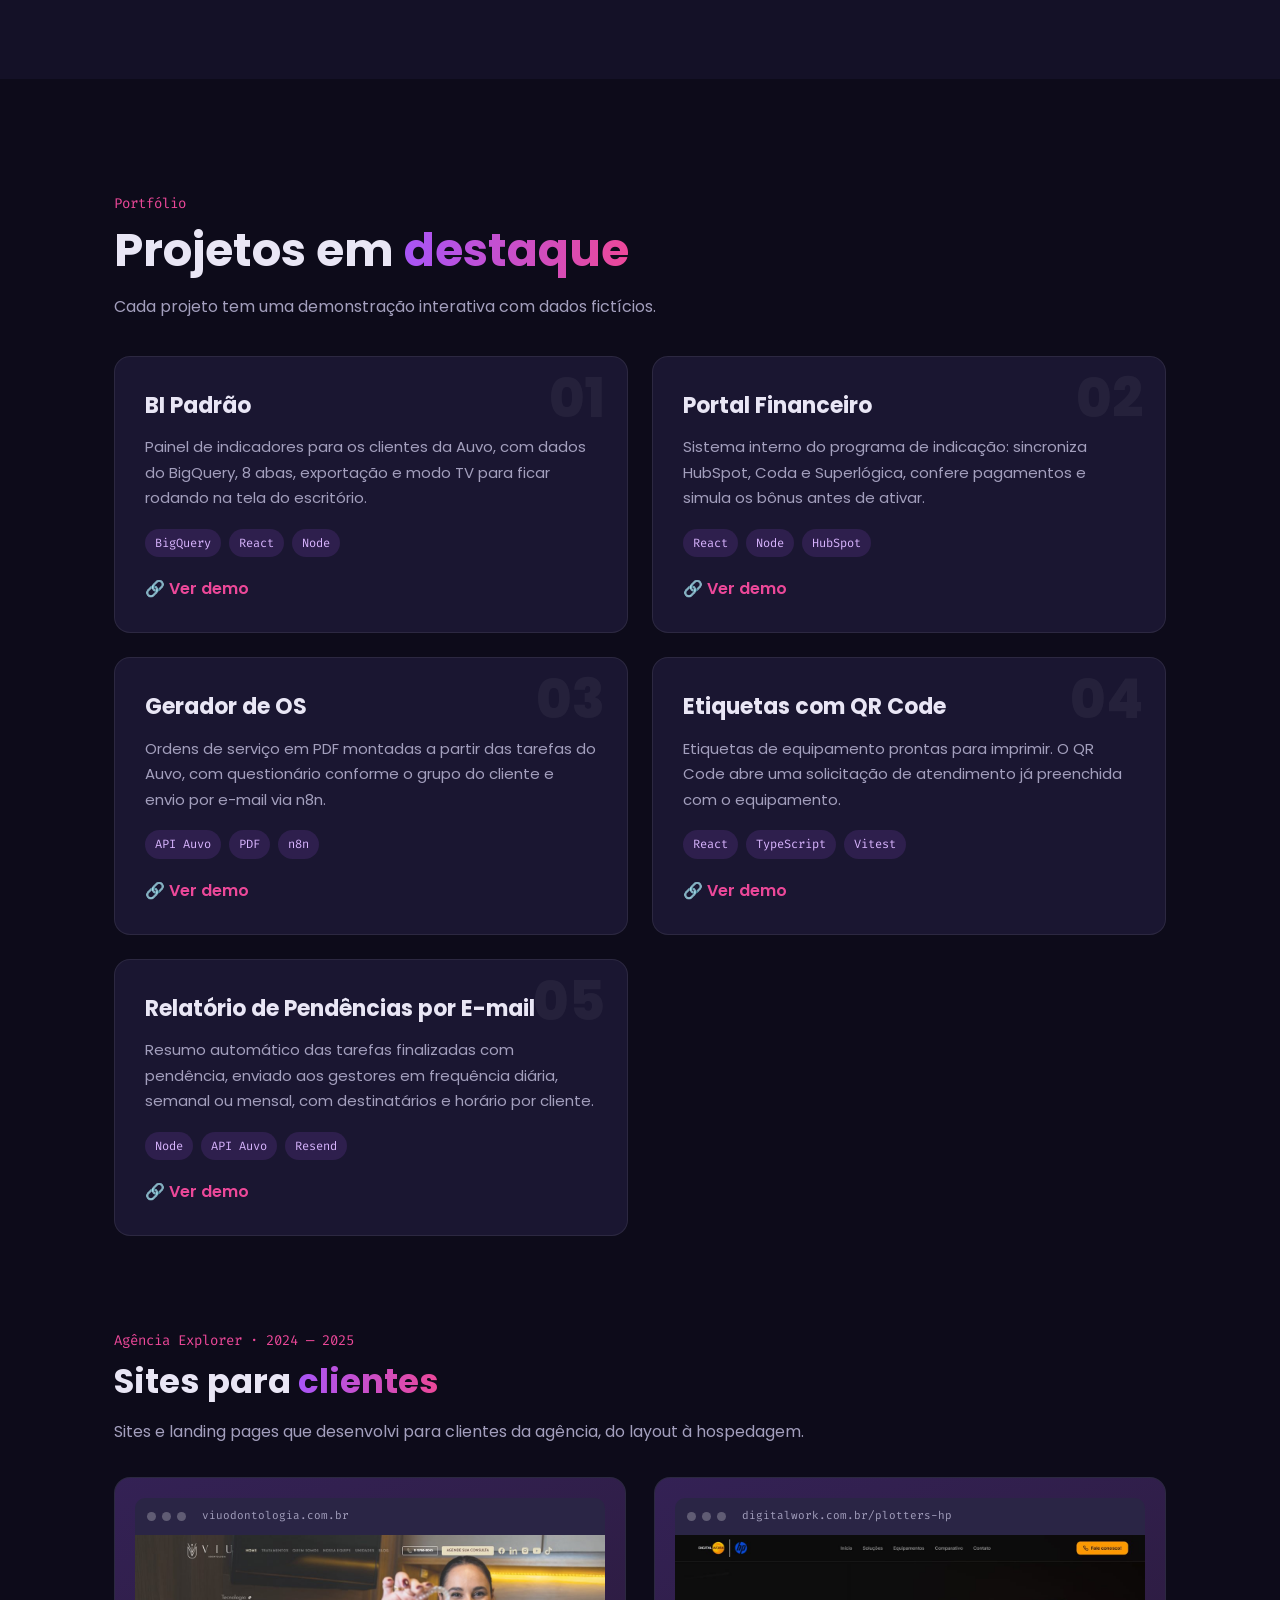
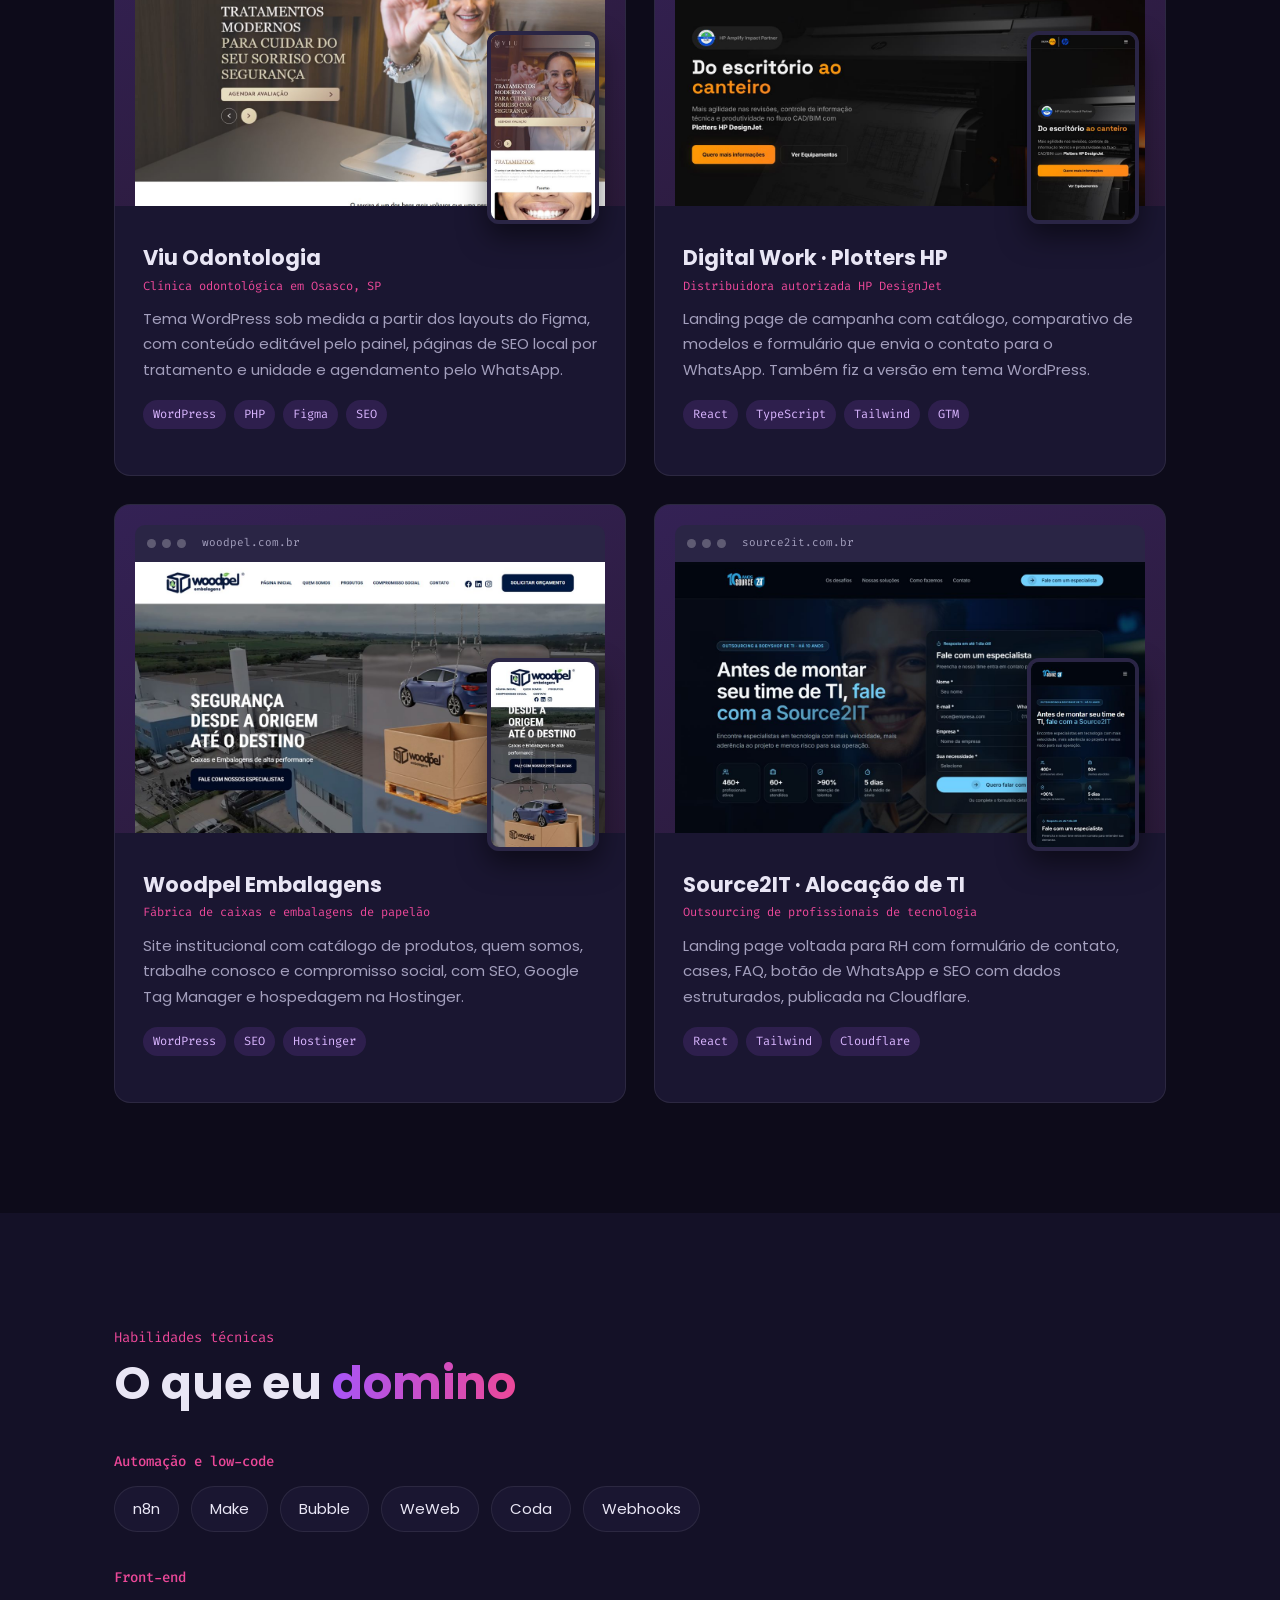
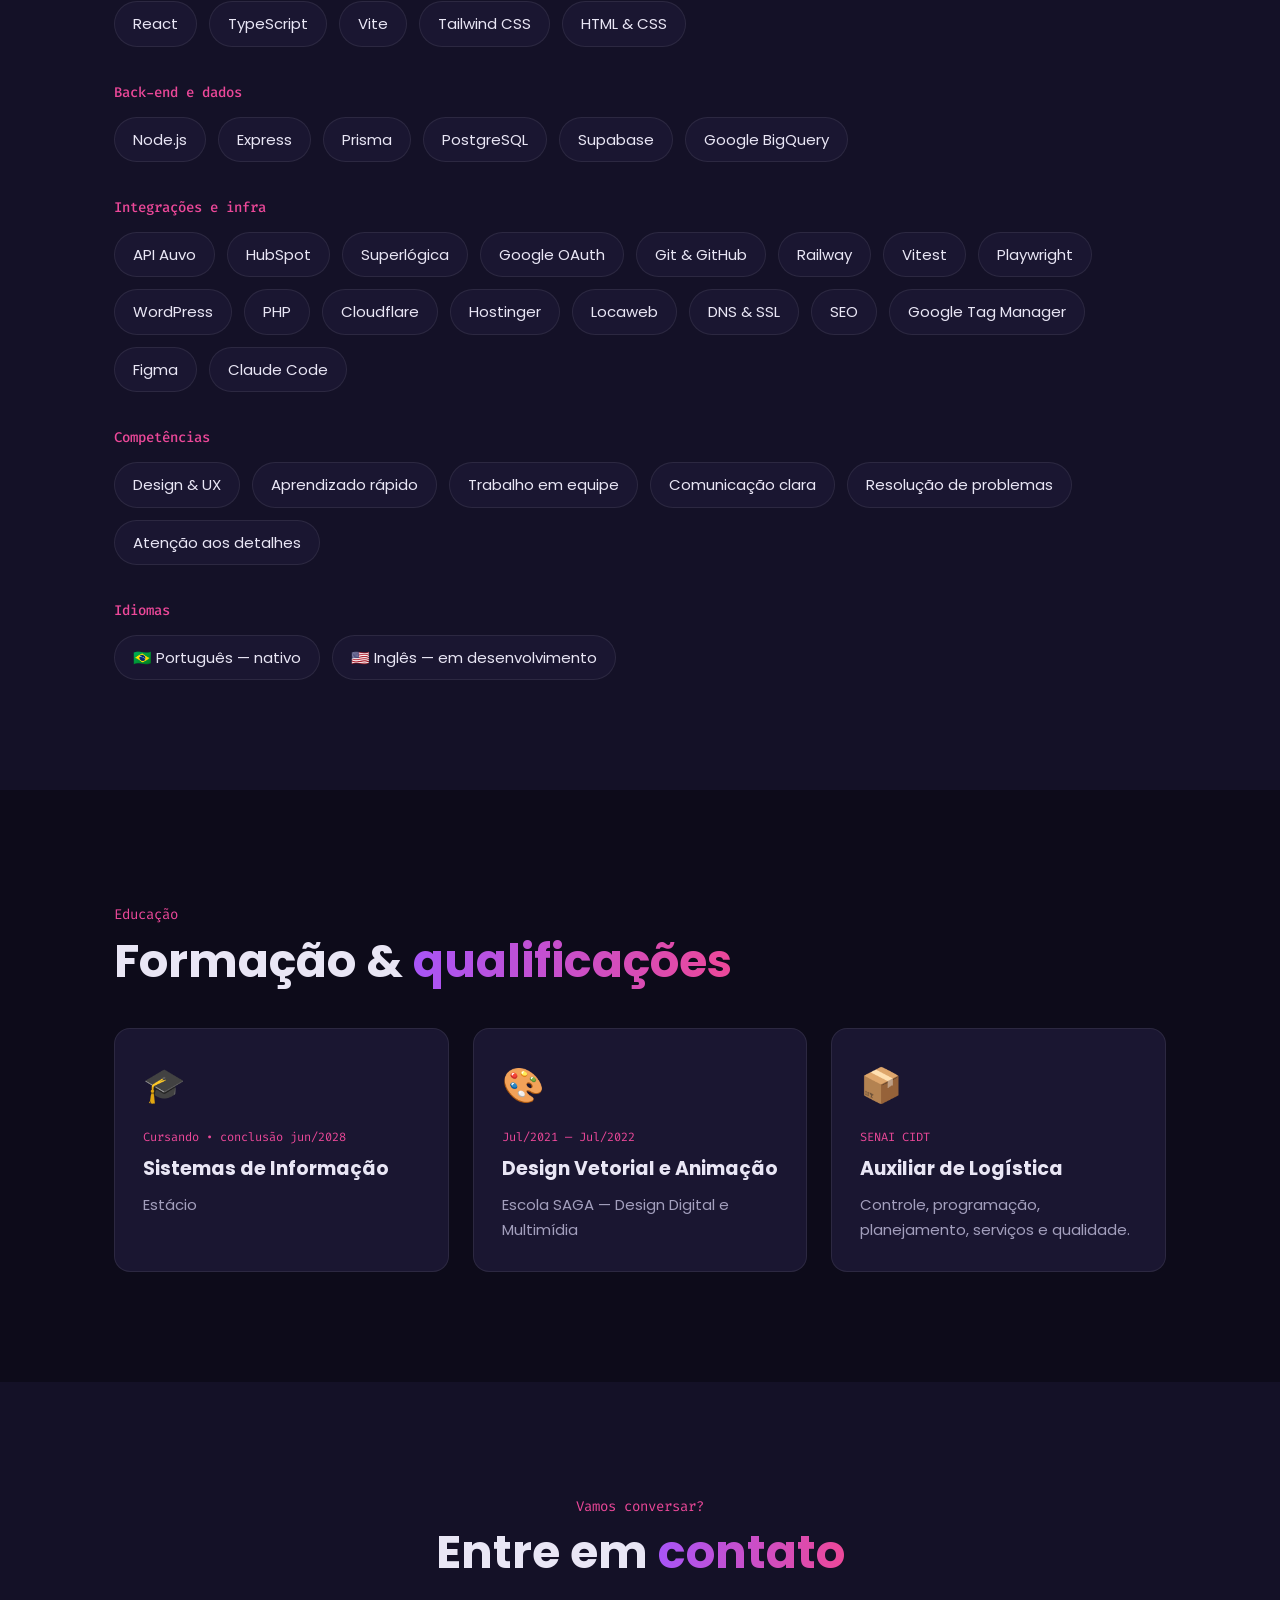
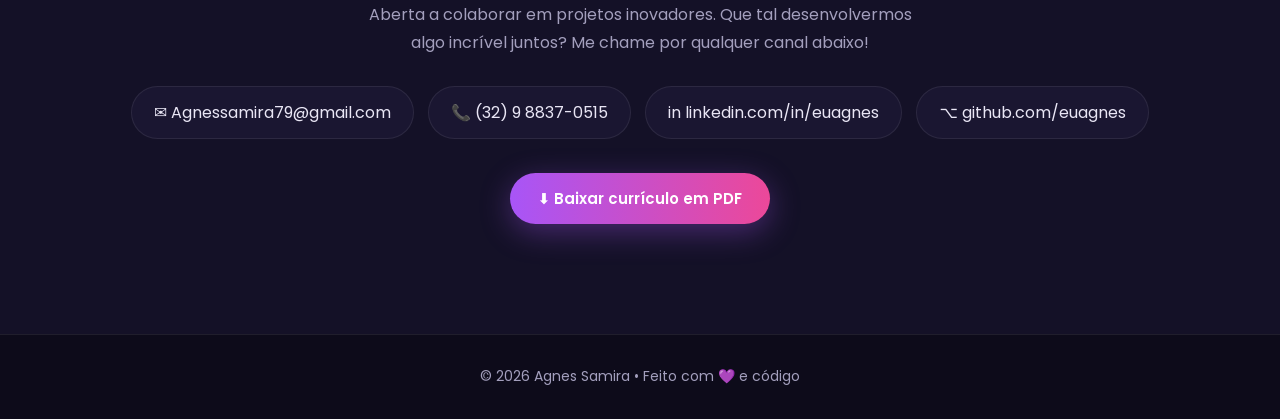
==== commit 98ed5067: "Encurta a descrição do topo Co-Authored-By: Claude Opus 5.5 <noreply@anthropic.com>" ====
--- a/index.html
+++ b/index.html
@@ -43,7 +43,7 @@
       <p class="tagline">
         Desenvolvo sistemas web de ponta a ponta, do banco de dados à interface:
         painéis de BI, integrações entre sistemas e ferramentas que equipes usam
-        todo dia, com o cuidado visual de quem veio do design.
+        todo dia.
         <span class="tagline-meta">📍 Juiz de Fora, MG · aberta a novas oportunidades</span>
       </p>
       <div class="hero-btns">
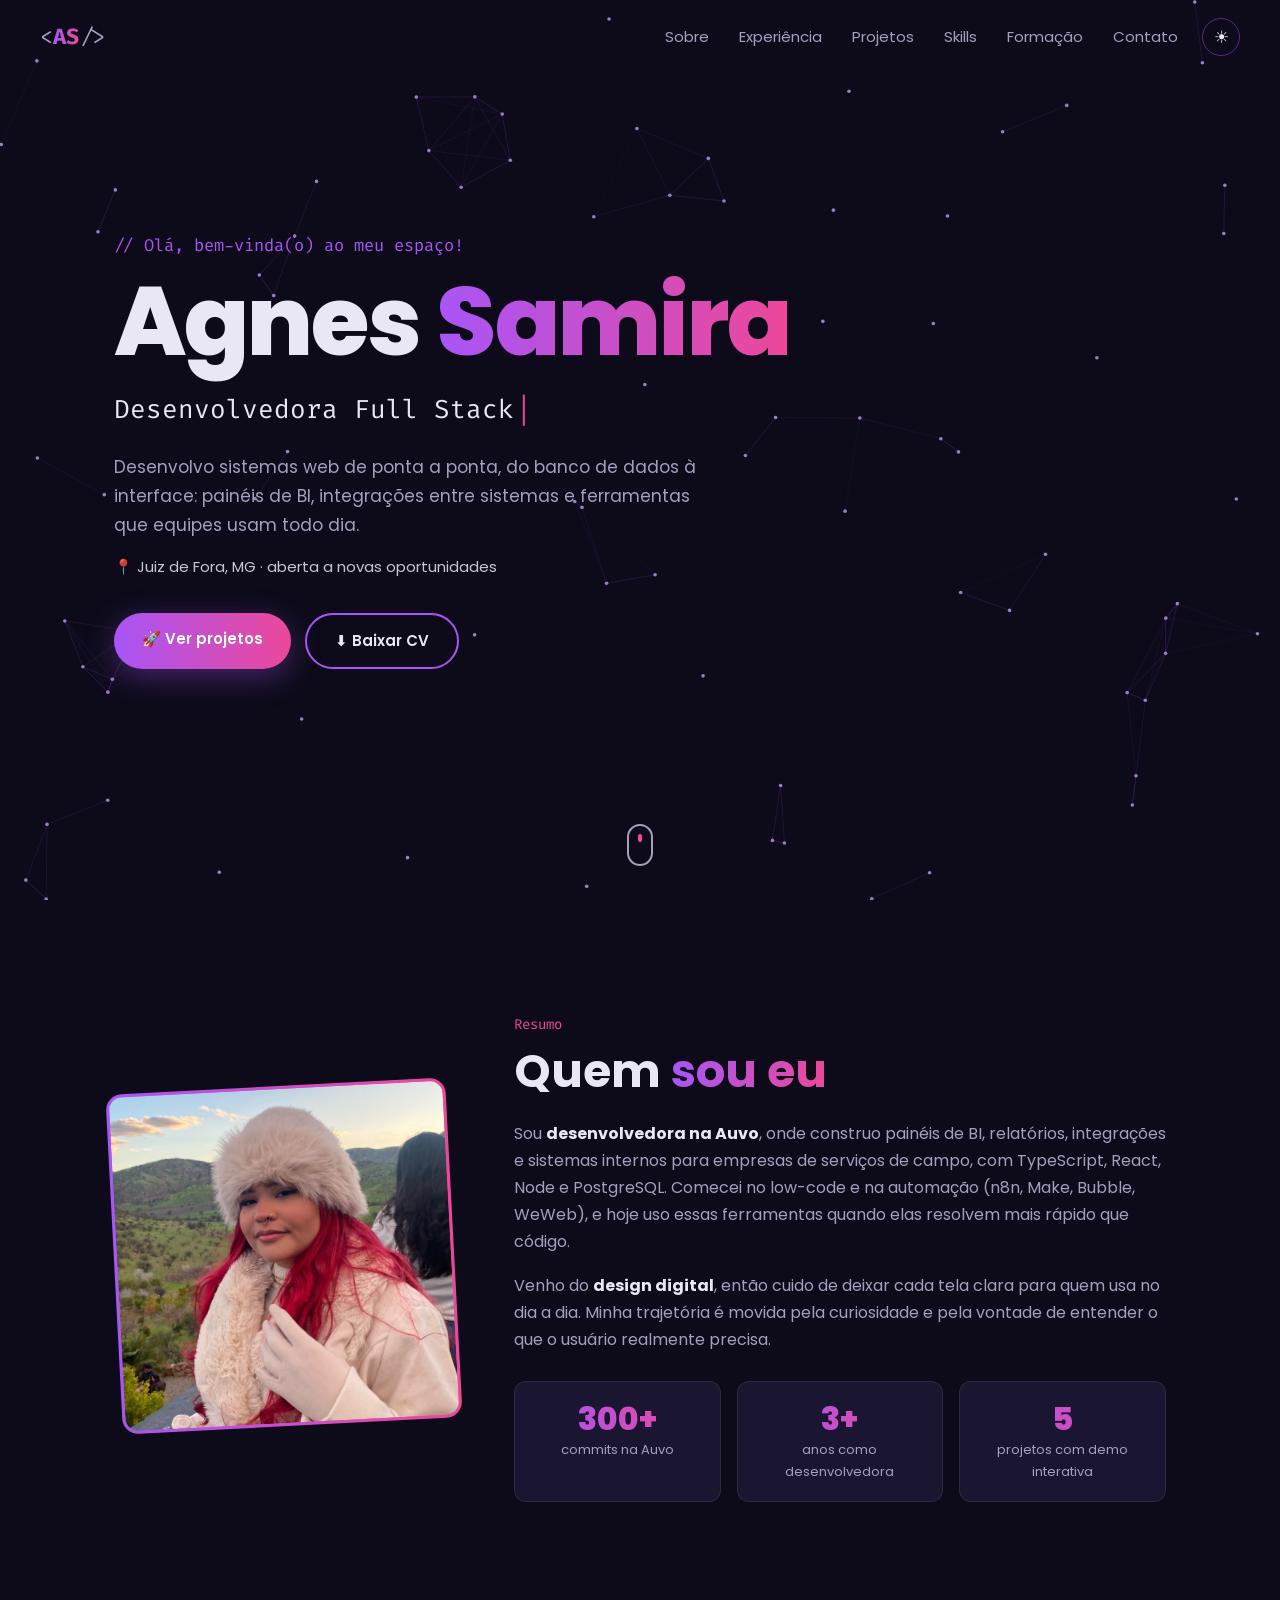
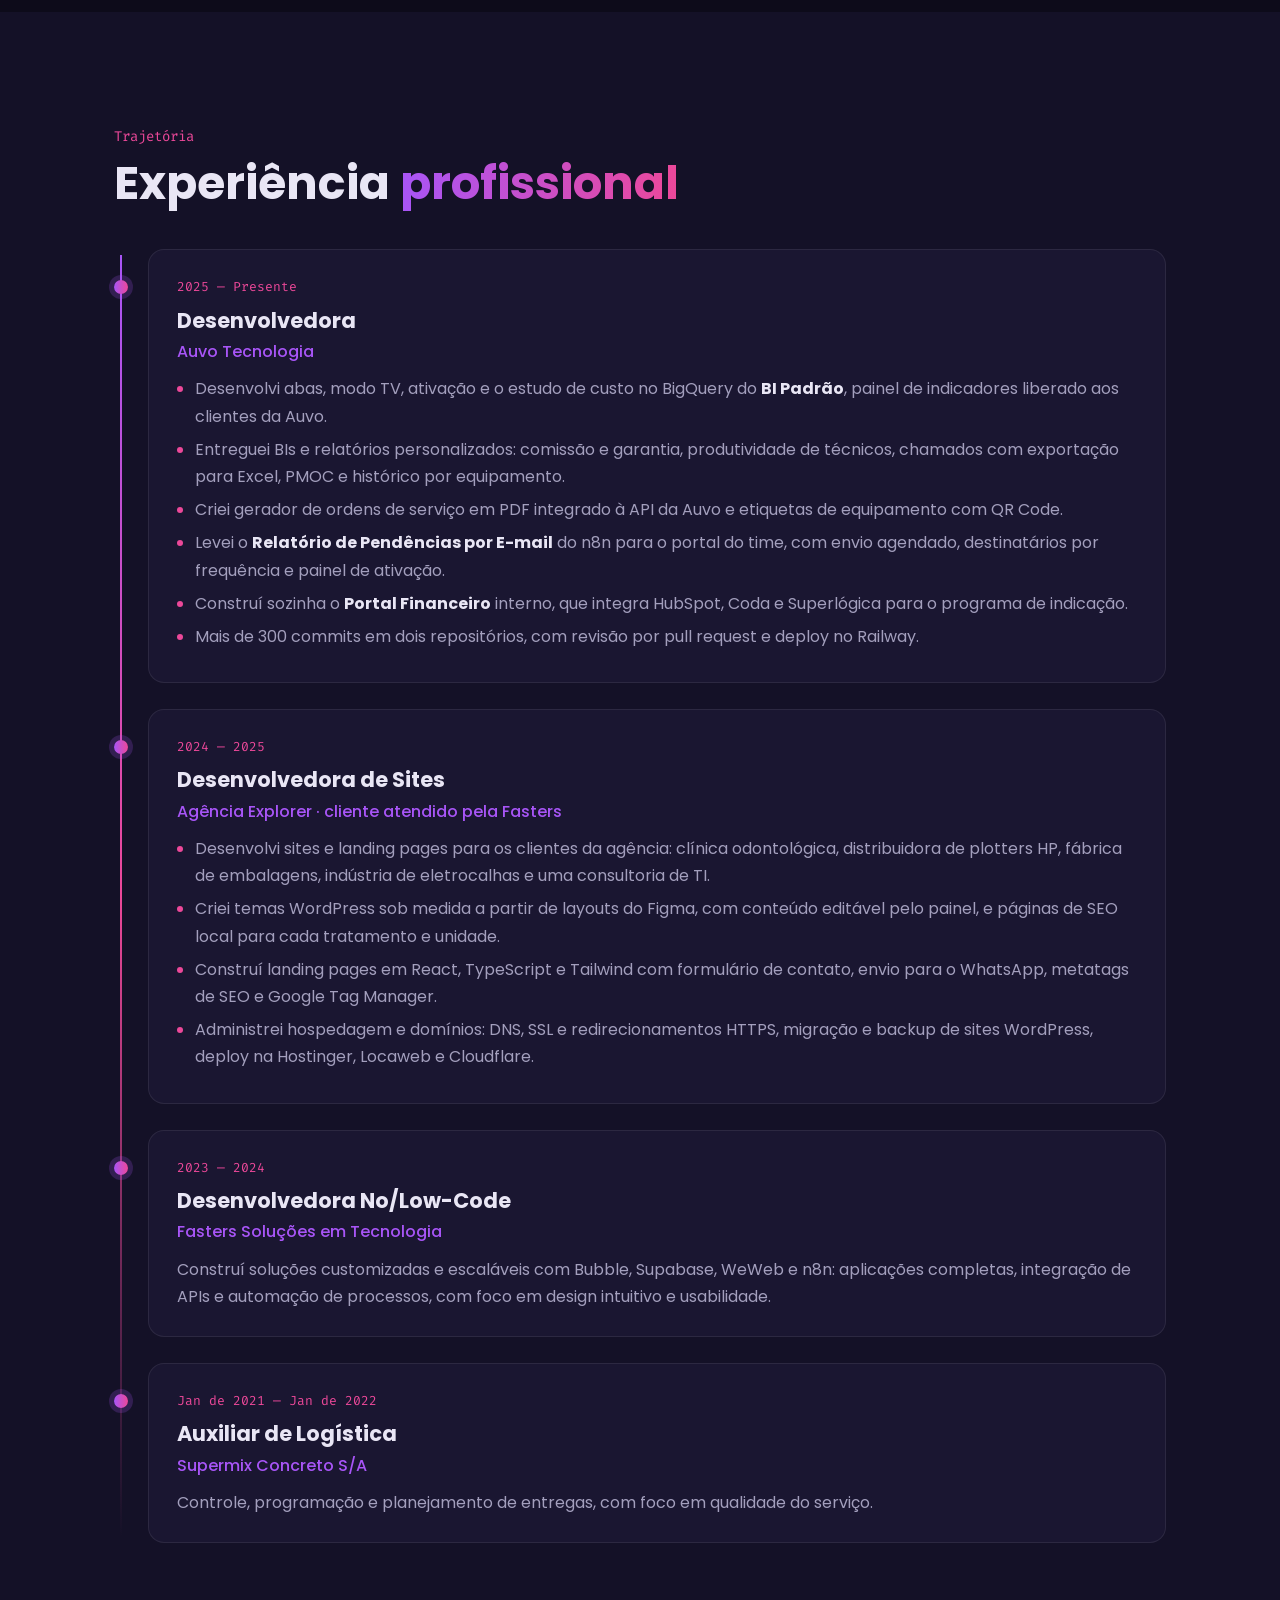
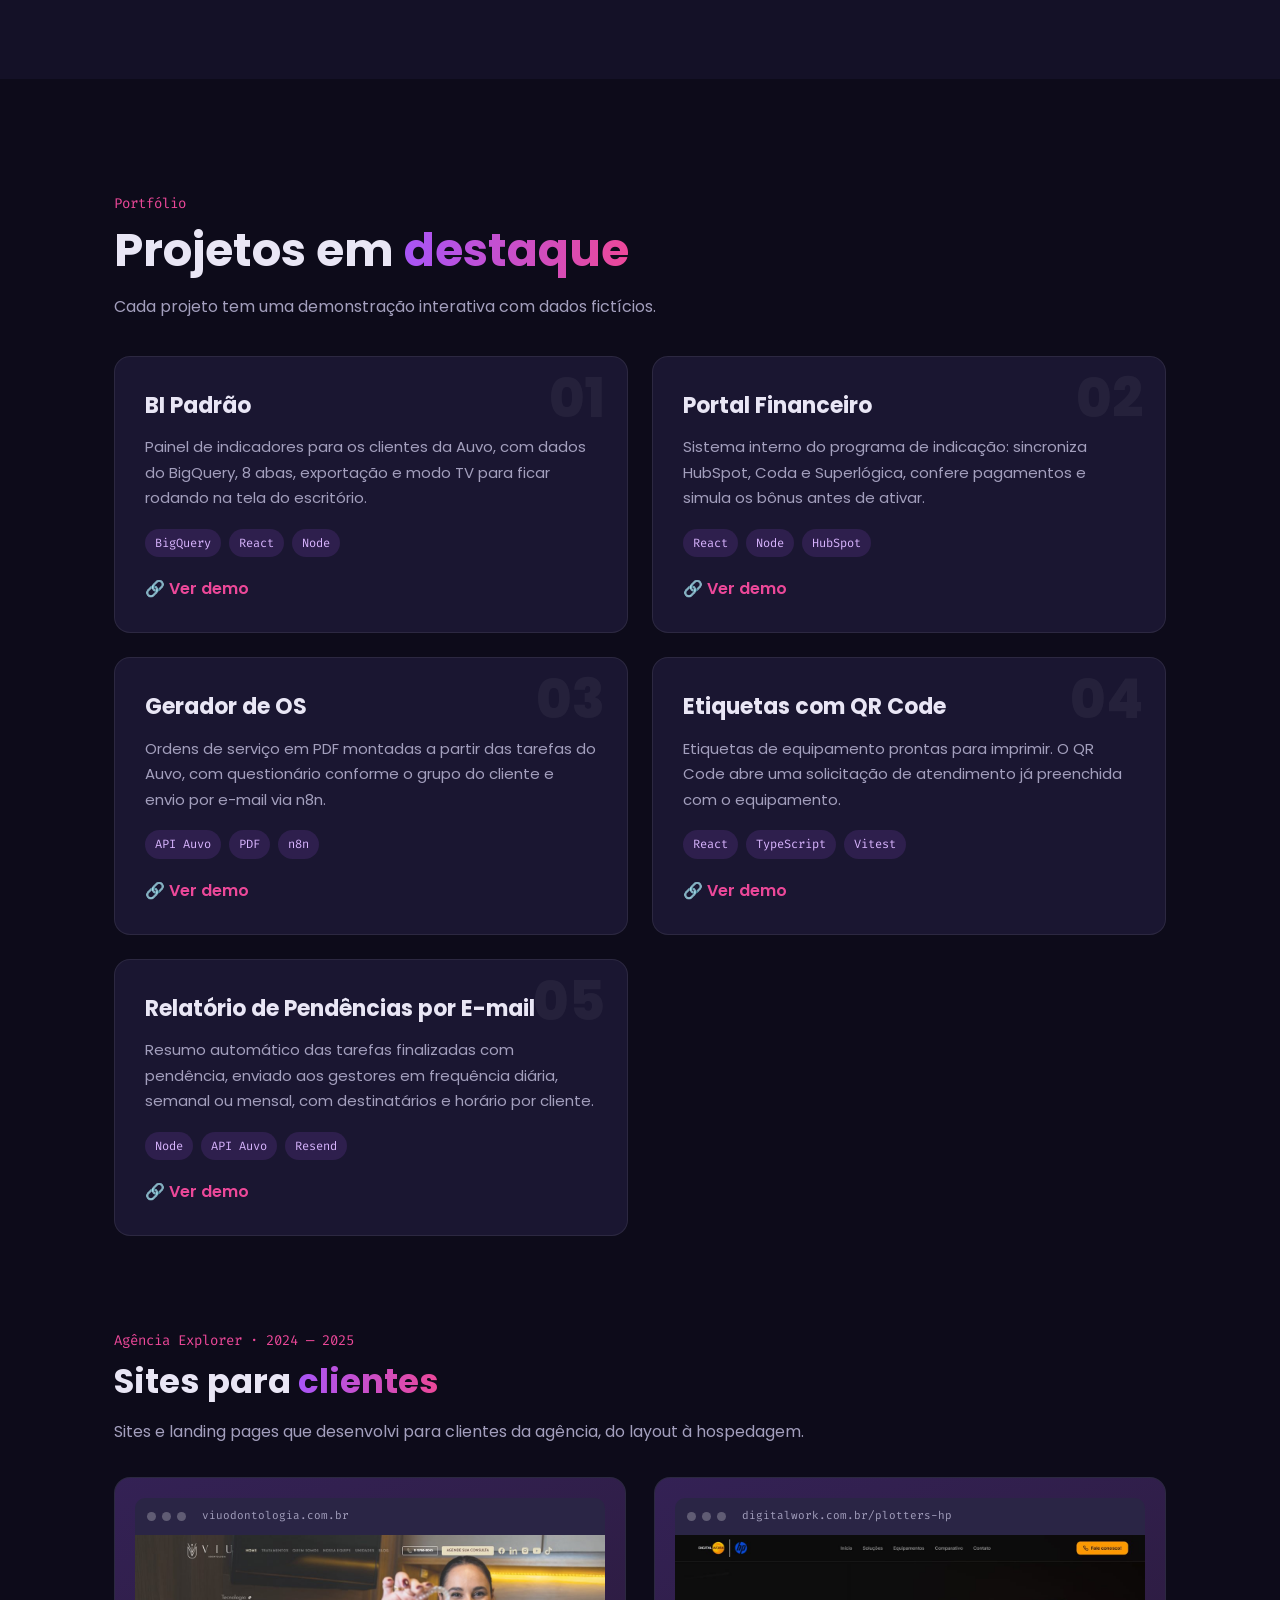
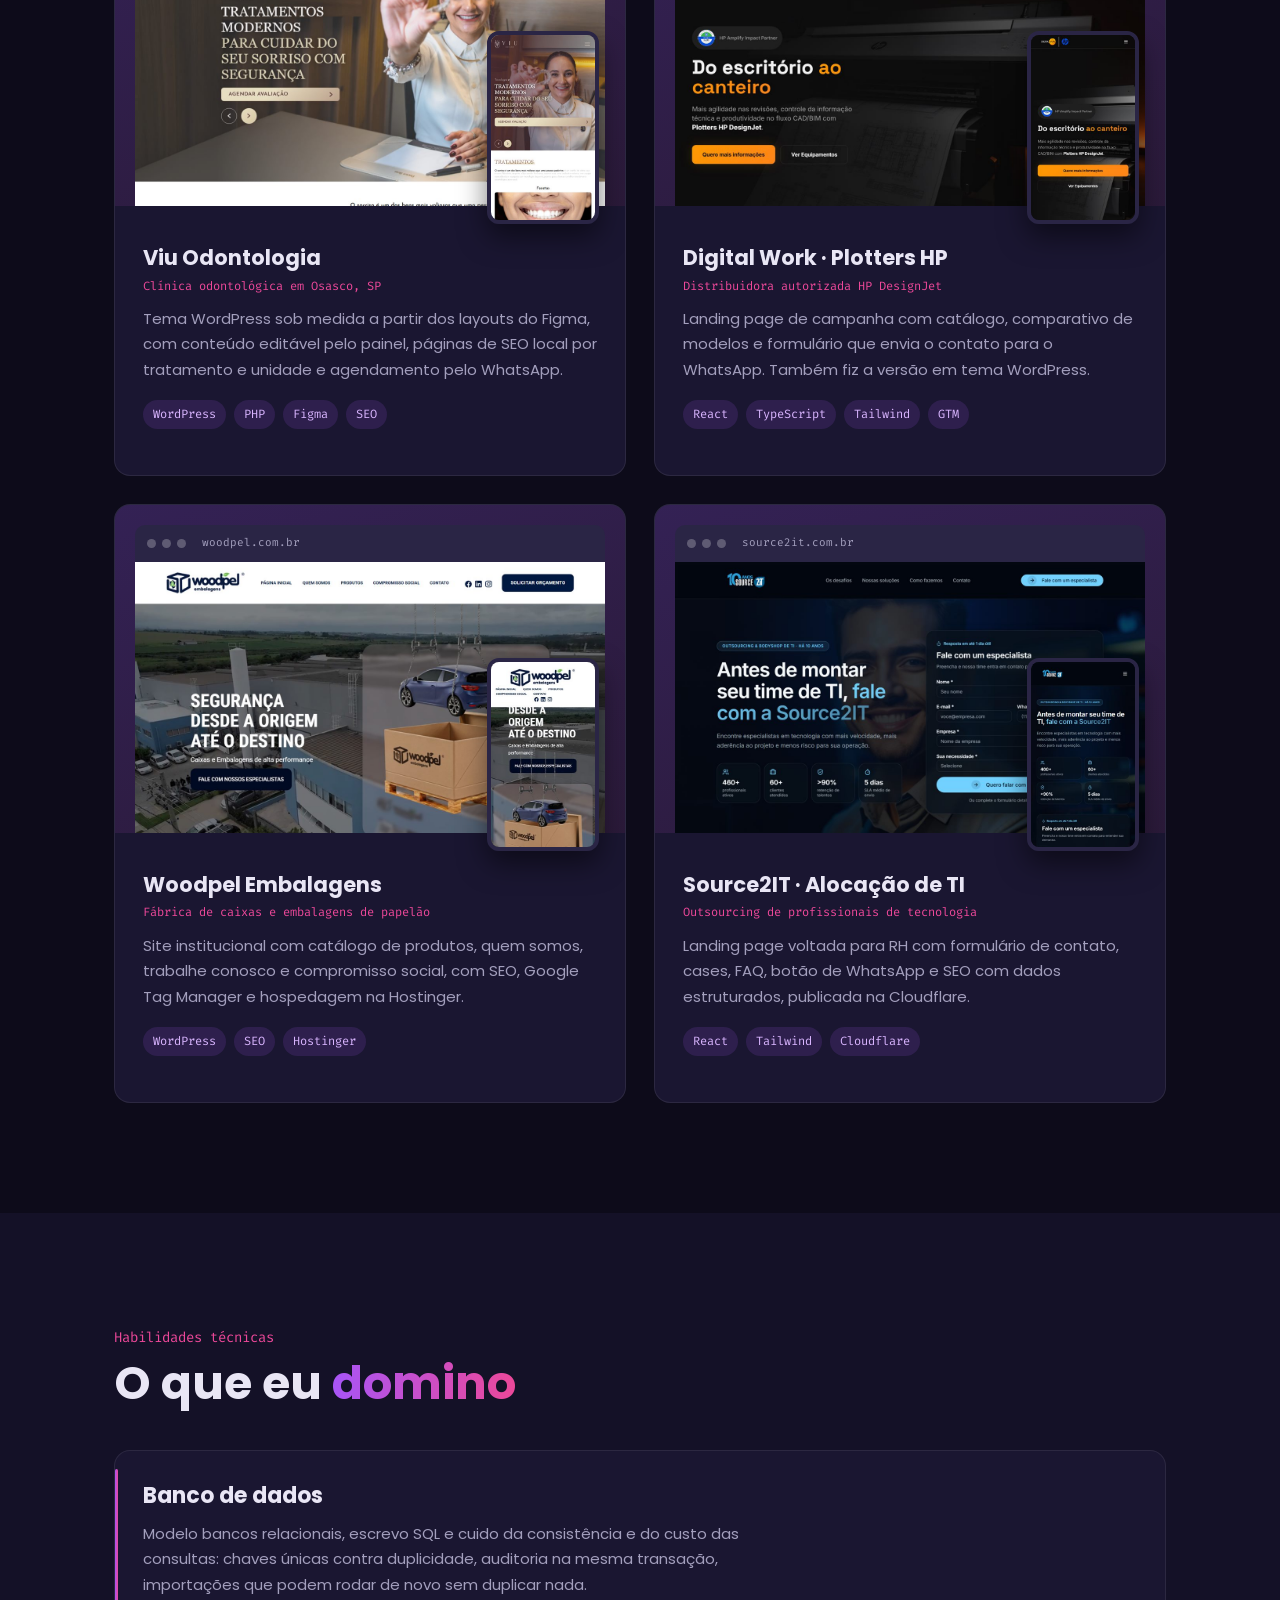
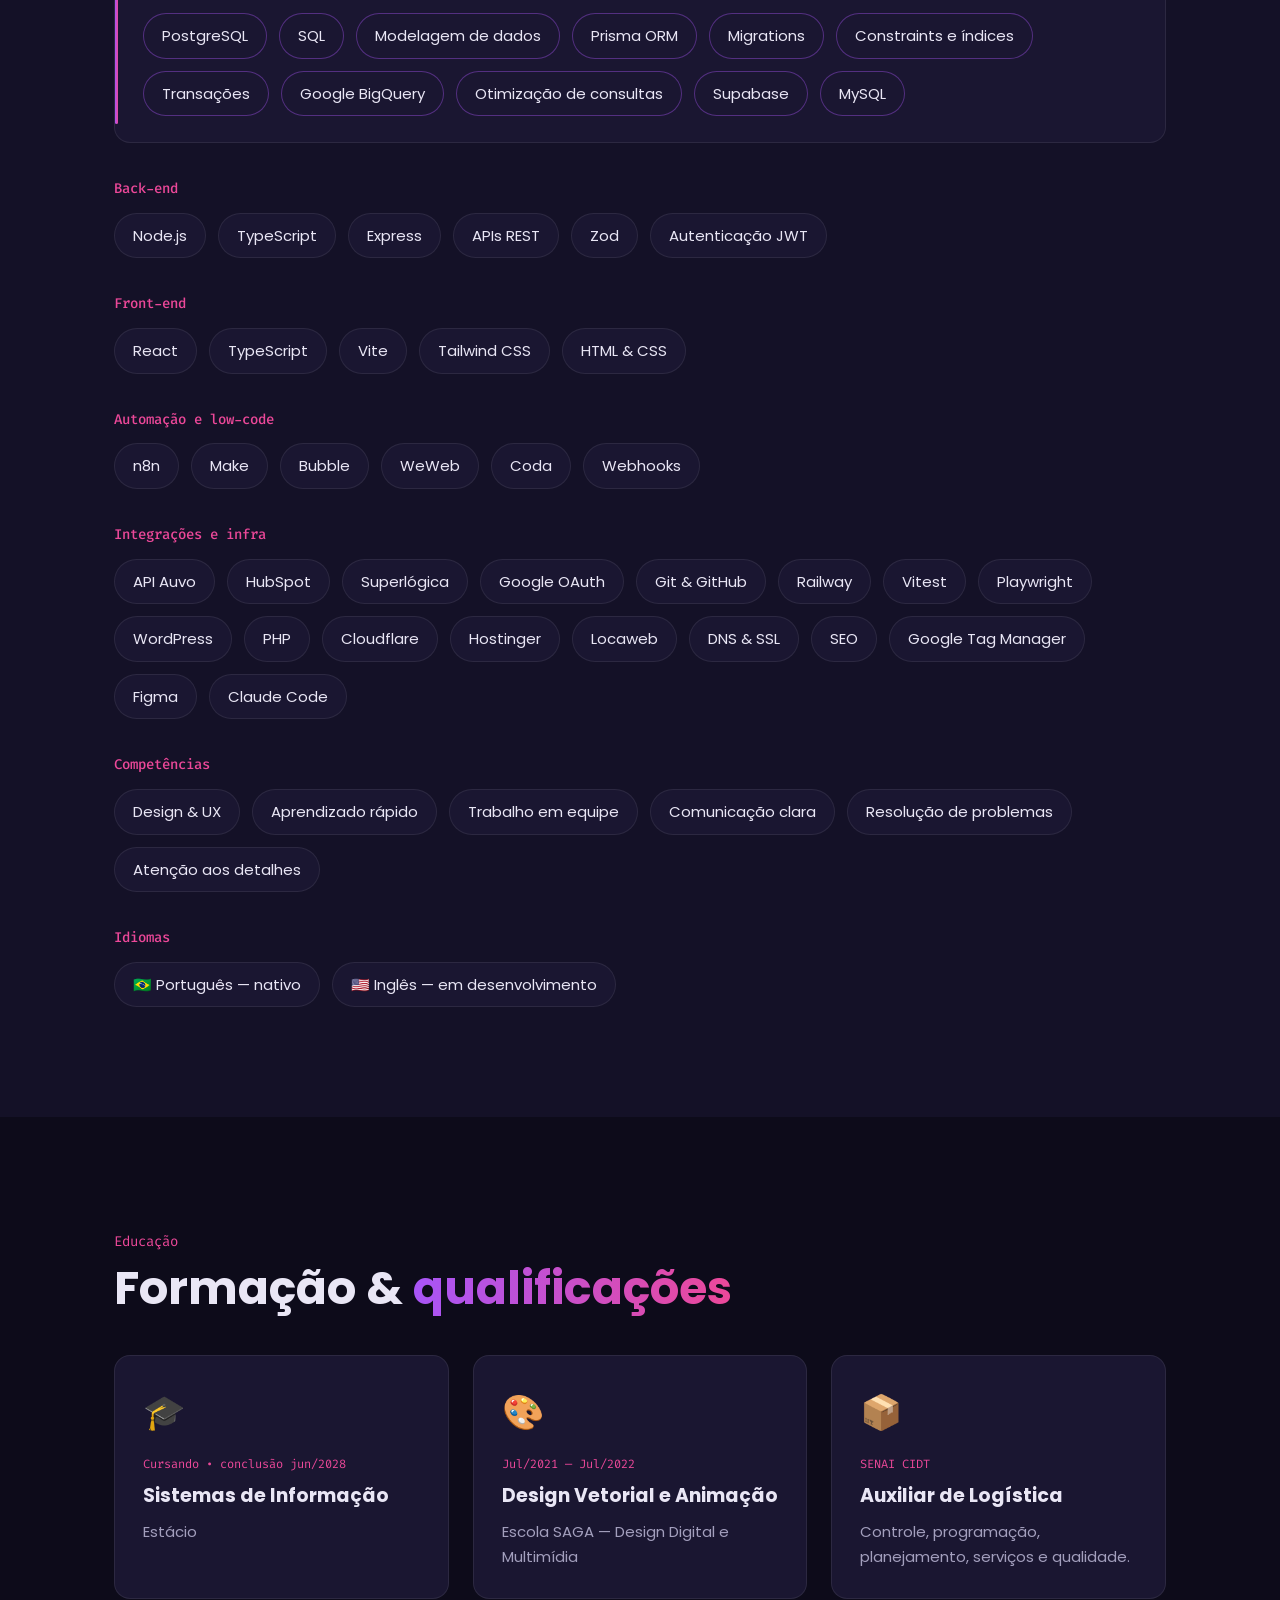
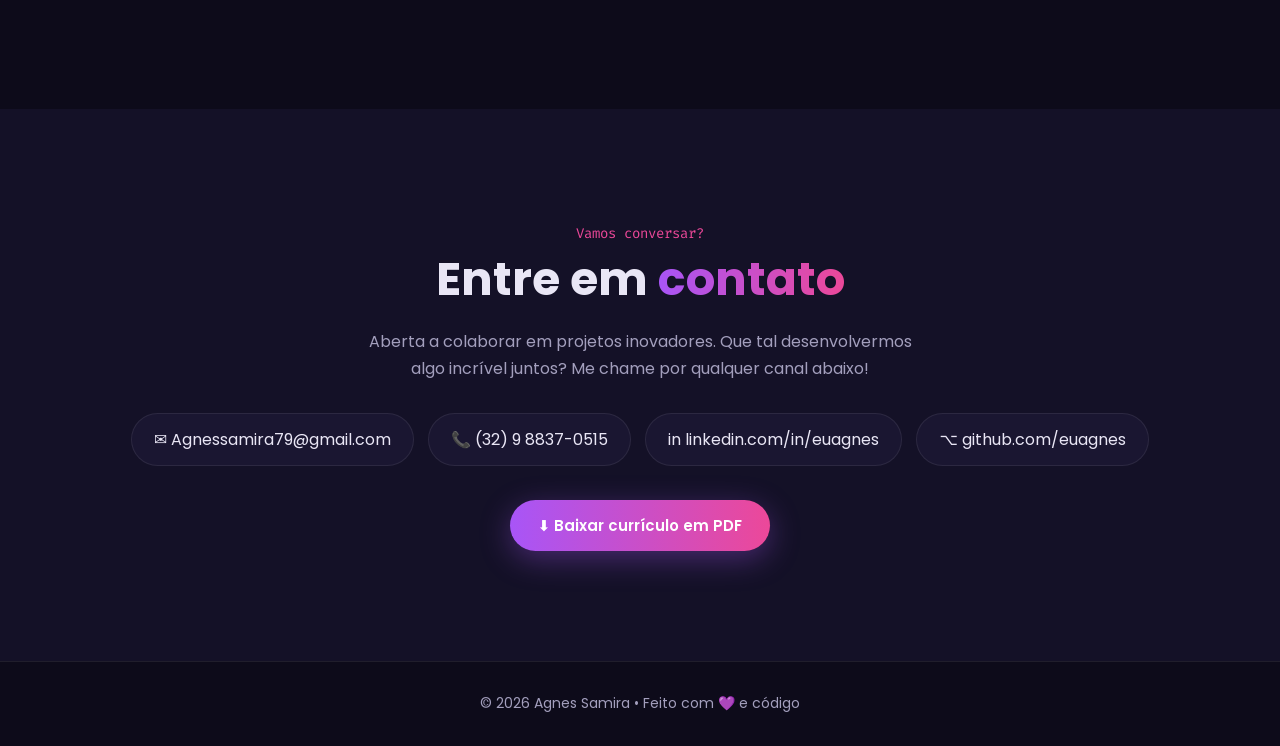
==== commit ddd19d6b: "Destaca banco de dados nas habilidades Co-Authored-By: Claude Opus 5.5 <noreply@anthropic.com>" ====
--- a/index.html
+++ b/index.html
@@ -8,7 +8,7 @@
   <link rel="preconnect" href="https://fonts.googleapis.com" />
   <link rel="preconnect" href="https://fonts.gstatic.com" crossorigin />
   <link href="https://fonts.googleapis.com/css2?family=Poppins:wght@400;500;600;700;800&family=Fira+Code:wght@400;500&display=swap" rel="stylesheet" />
-  <link rel="stylesheet" href="css/main.css?v=6" />
+  <link rel="stylesheet" href="css/main.css?v=7" />
   <link rel="stylesheet" href="css/light.css?v=1" />
   <script src="js/theme.js?v=1"></script>
 </head>
@@ -288,25 +288,37 @@
         <h2 class="section-title">O que eu <span>domino</span></h2>
       </div>
 
+      <div class="skill-group skill-featured reveal">
+        <h3>Banco de dados</h3>
+        <p class="skill-note">Modelo bancos relacionais, escrevo SQL e cuido da consistência e do custo
+          das consultas: chaves únicas contra duplicidade, auditoria na mesma transação,
+          importações que podem rodar de novo sem duplicar nada.</p>
+        <div class="tags">
+          <span class="tag">PostgreSQL</span><span class="tag">SQL</span><span class="tag">Modelagem de dados</span>
+          <span class="tag">Prisma ORM</span><span class="tag">Migrations</span><span class="tag">Constraints e índices</span>
+          <span class="tag">Transações</span><span class="tag">Google BigQuery</span><span class="tag">Otimização de consultas</span>
+          <span class="tag">Supabase</span><span class="tag">MySQL</span>
+        </div>
+      </div>
+      <div class="skill-group reveal">
+        <h3>Back-end</h3>
+        <div class="tags">
+          <span class="tag">Node.js</span><span class="tag">TypeScript</span><span class="tag">Express</span>
+          <span class="tag">APIs REST</span><span class="tag">Zod</span><span class="tag">Autenticação JWT</span>
+        </div>
+      </div>
+      <div class="skill-group reveal">
+        <h3>Front-end</h3>
+        <div class="tags">
+          <span class="tag">React</span><span class="tag">TypeScript</span><span class="tag">Vite</span>
+          <span class="tag">Tailwind CSS</span><span class="tag">HTML &amp; CSS</span>
+        </div>
+      </div>
       <div class="skill-group reveal">
         <h3>Automação e low-code</h3>
         <div class="tags">
           <span class="tag">n8n</span><span class="tag">Make</span><span class="tag">Bubble</span>
           <span class="tag">WeWeb</span><span class="tag">Coda</span><span class="tag">Webhooks</span>
-        </div>
-      </div>
-      <div class="skill-group reveal">
-        <h3>Front-end</h3>
-        <div class="tags">
-          <span class="tag">React</span><span class="tag">TypeScript</span><span class="tag">Vite</span>
-          <span class="tag">Tailwind CSS</span><span class="tag">HTML &amp; CSS</span>
-        </div>
-      </div>
-      <div class="skill-group reveal">
-        <h3>Back-end e dados</h3>
-        <div class="tags">
-          <span class="tag">Node.js</span><span class="tag">Express</span><span class="tag">Prisma</span>
-          <span class="tag">PostgreSQL</span><span class="tag">Supabase</span><span class="tag">Google BigQuery</span>
         </div>
       </div>
       <div class="skill-group reveal">
--- a/css/main.css
+++ b/css/main.css
@@ -206,3 +206,10 @@
   .sites-grid { grid-template-columns: 1fr; }
 }
 .tagline-meta { display: block; margin-top: 14px; font-size: 15px; color: var(--text); opacity: .85; }
+
+/* Grupo de skill em destaque (Banco de dados) */
+.skill-featured { position: relative; background: var(--card); border: 1px solid var(--line); border-radius: var(--radius); padding: 26px 28px; margin-bottom: 8px; }
+.skill-featured::before { content: ""; position: absolute; left: 0; top: 18px; bottom: 18px; width: 3px; border-radius: 3px; background: var(--grad); }
+.skill-featured h3 { font-family: "Poppins", sans-serif; font-size: 22px; font-weight: 700; color: var(--text); margin-bottom: 6px; }
+.skill-note { color: var(--muted); max-width: 70ch; margin-bottom: 16px; font-size: 15px; }
+.skill-featured .tag { border-color: rgba(168, 85, 247, .4); }
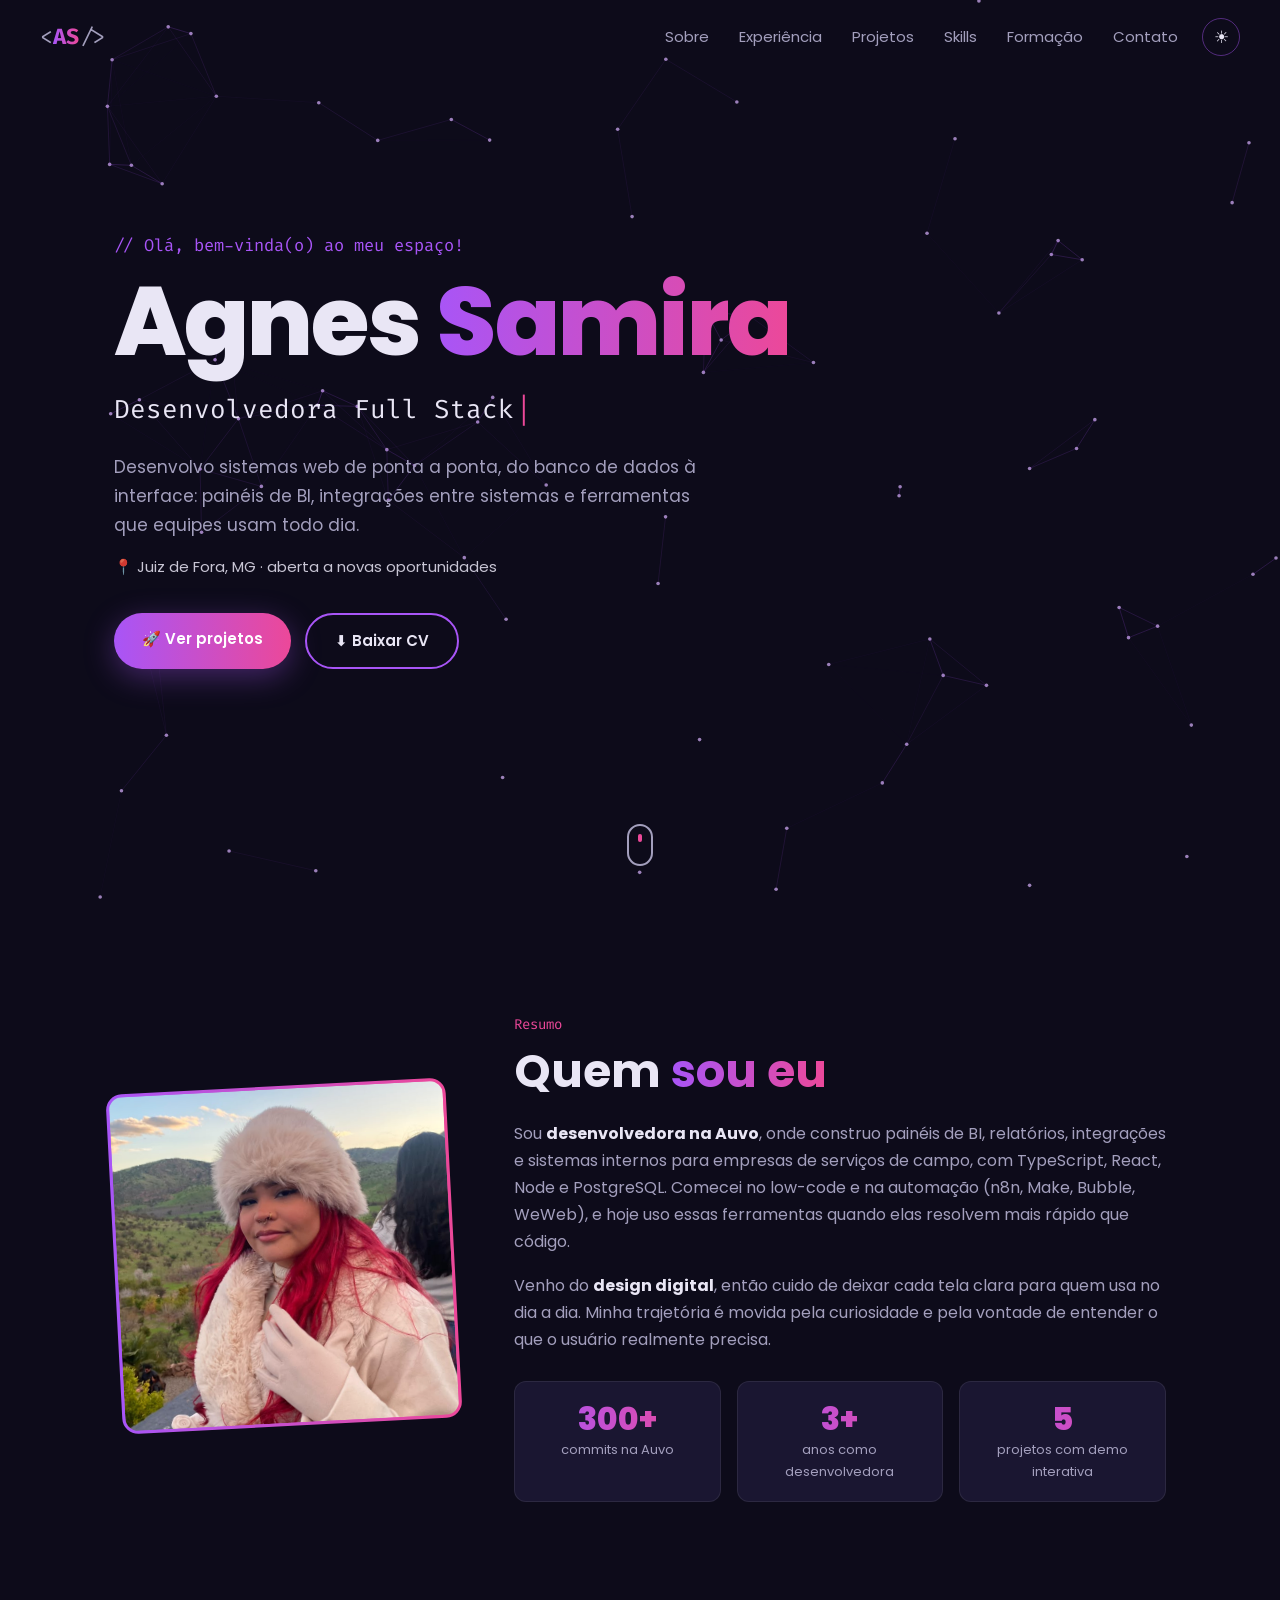
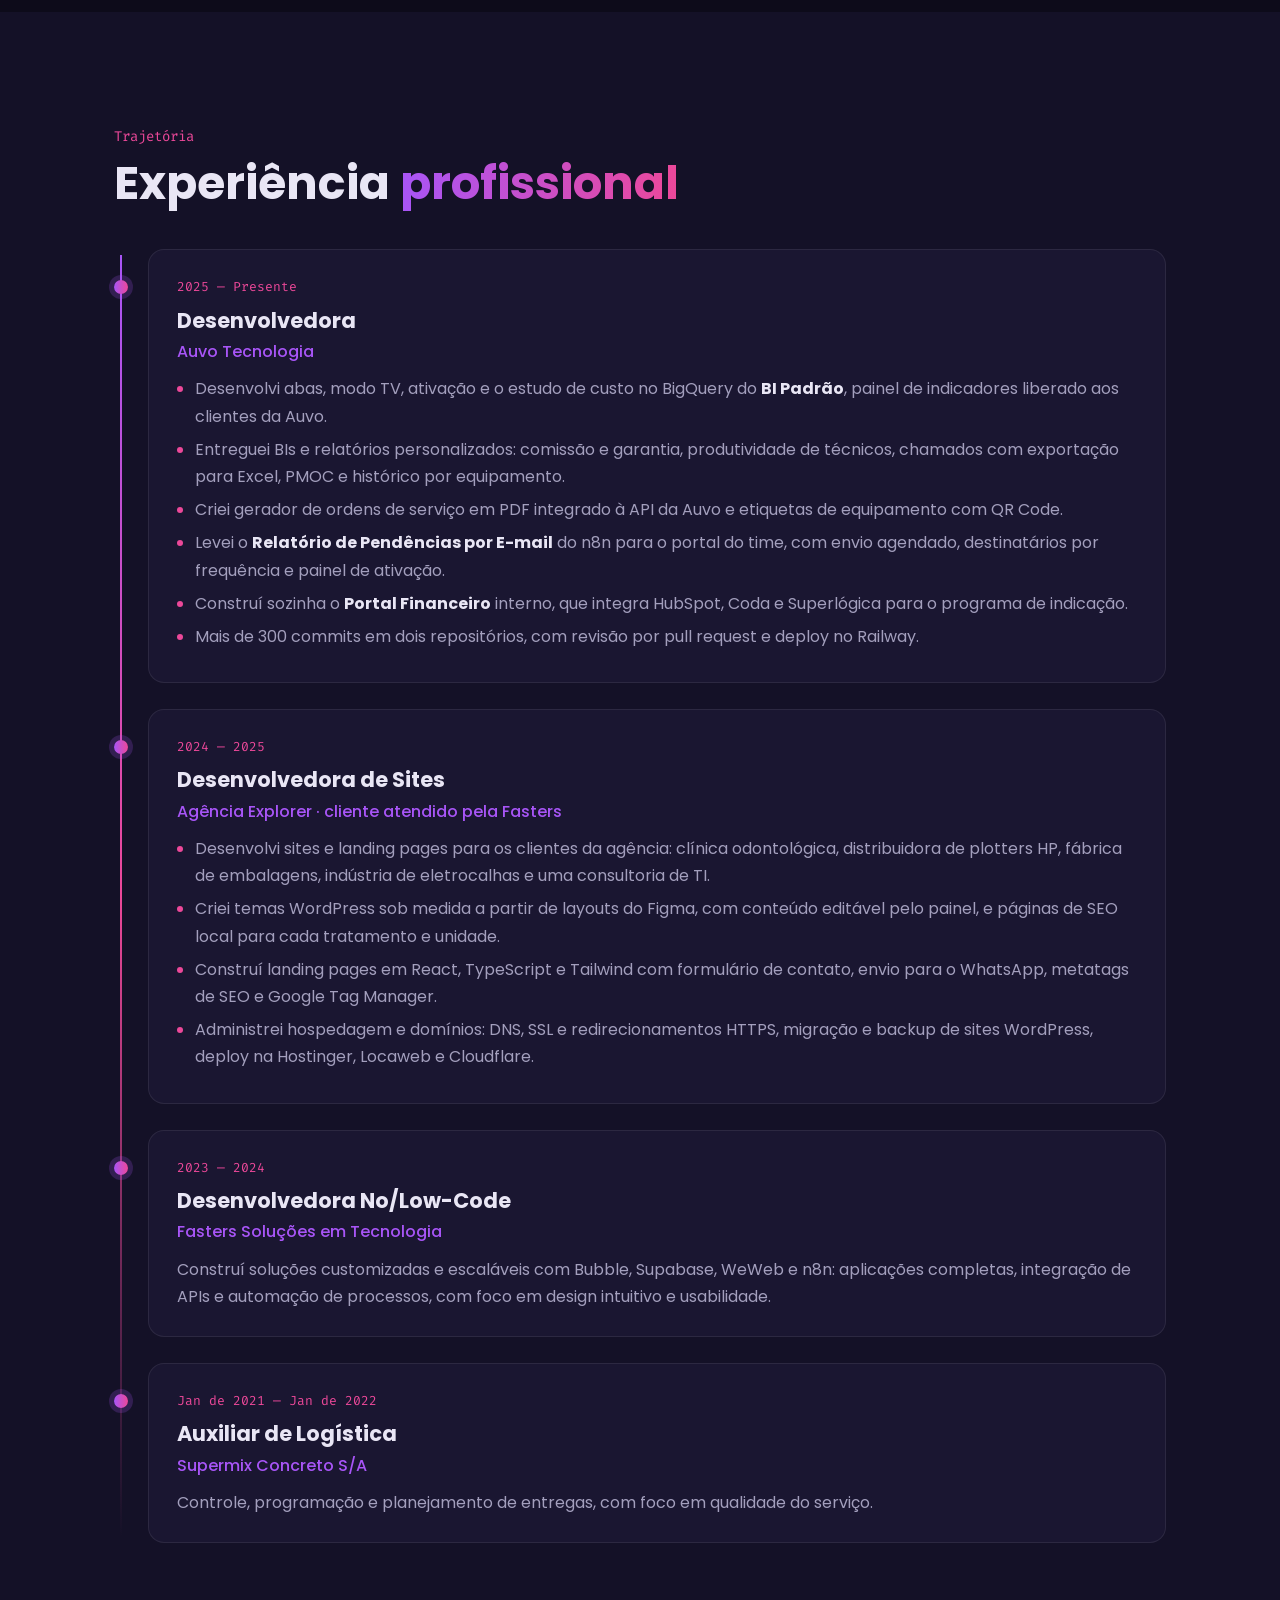
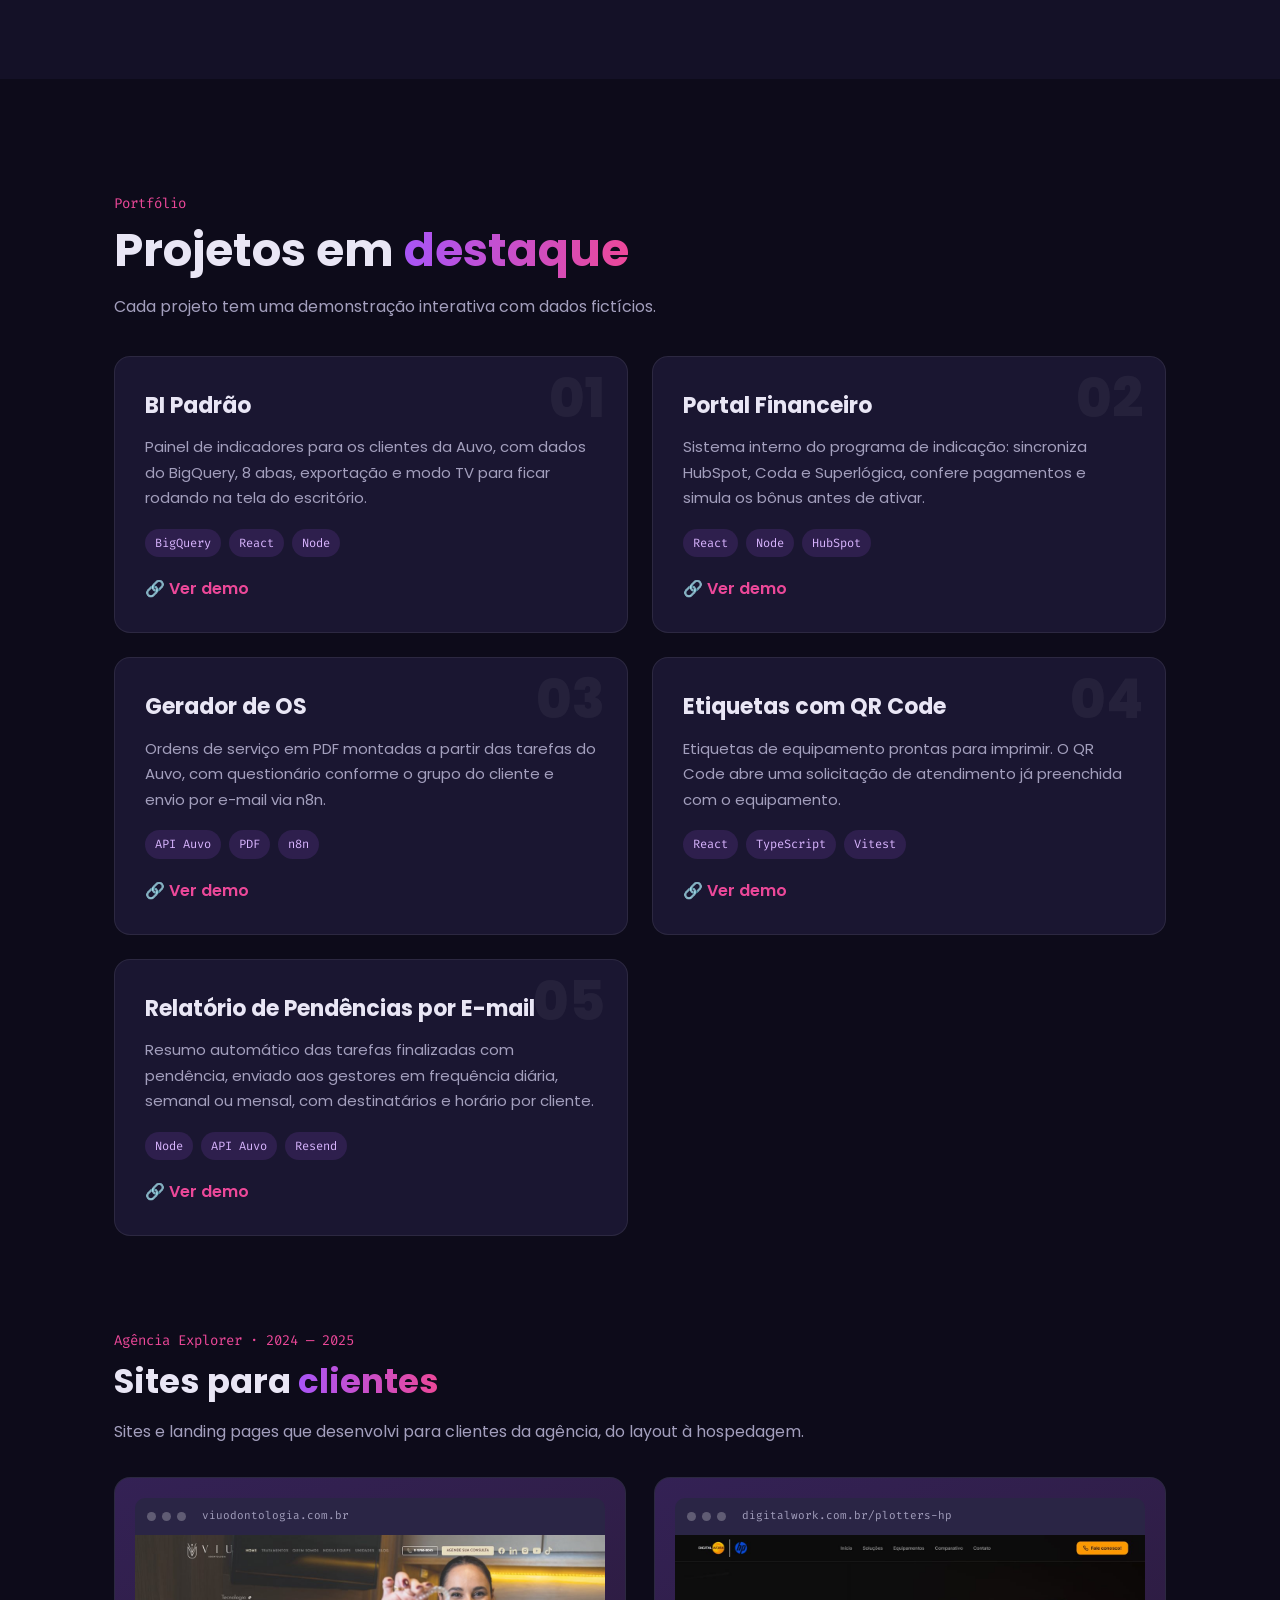
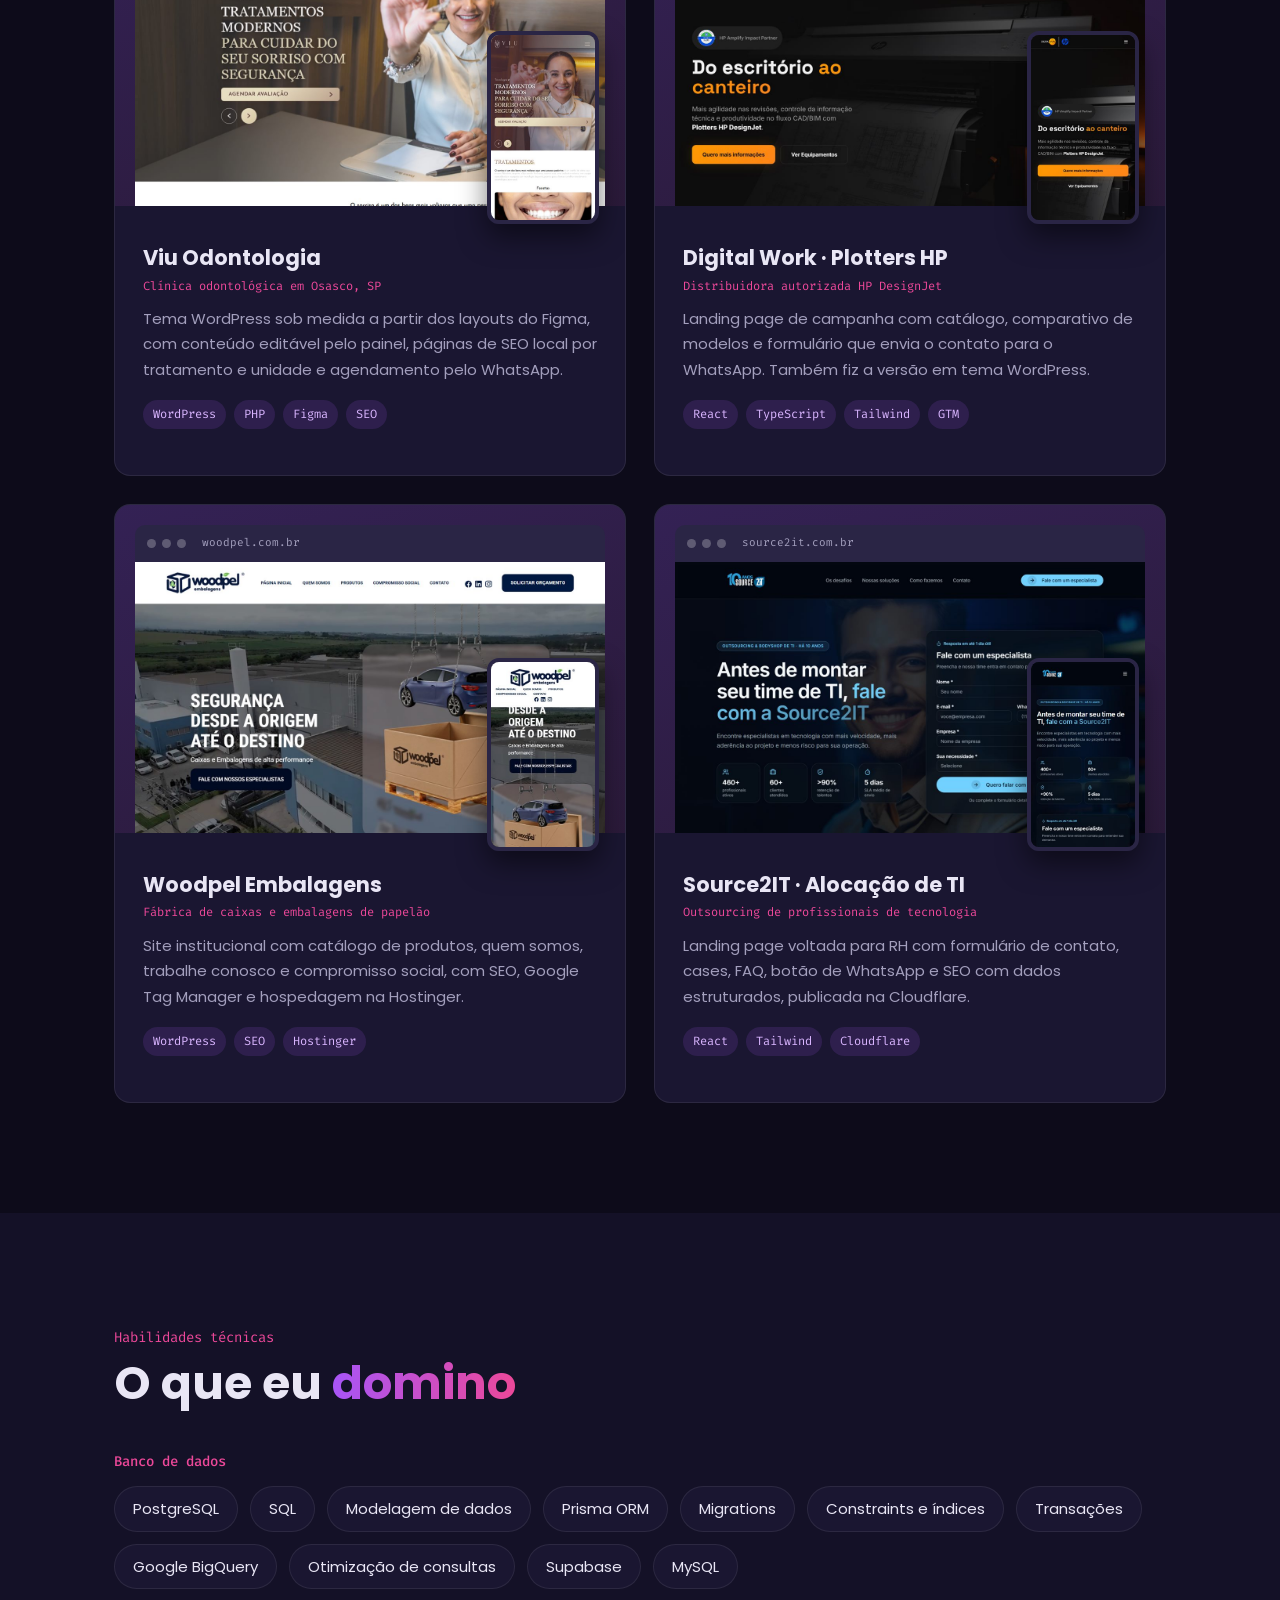
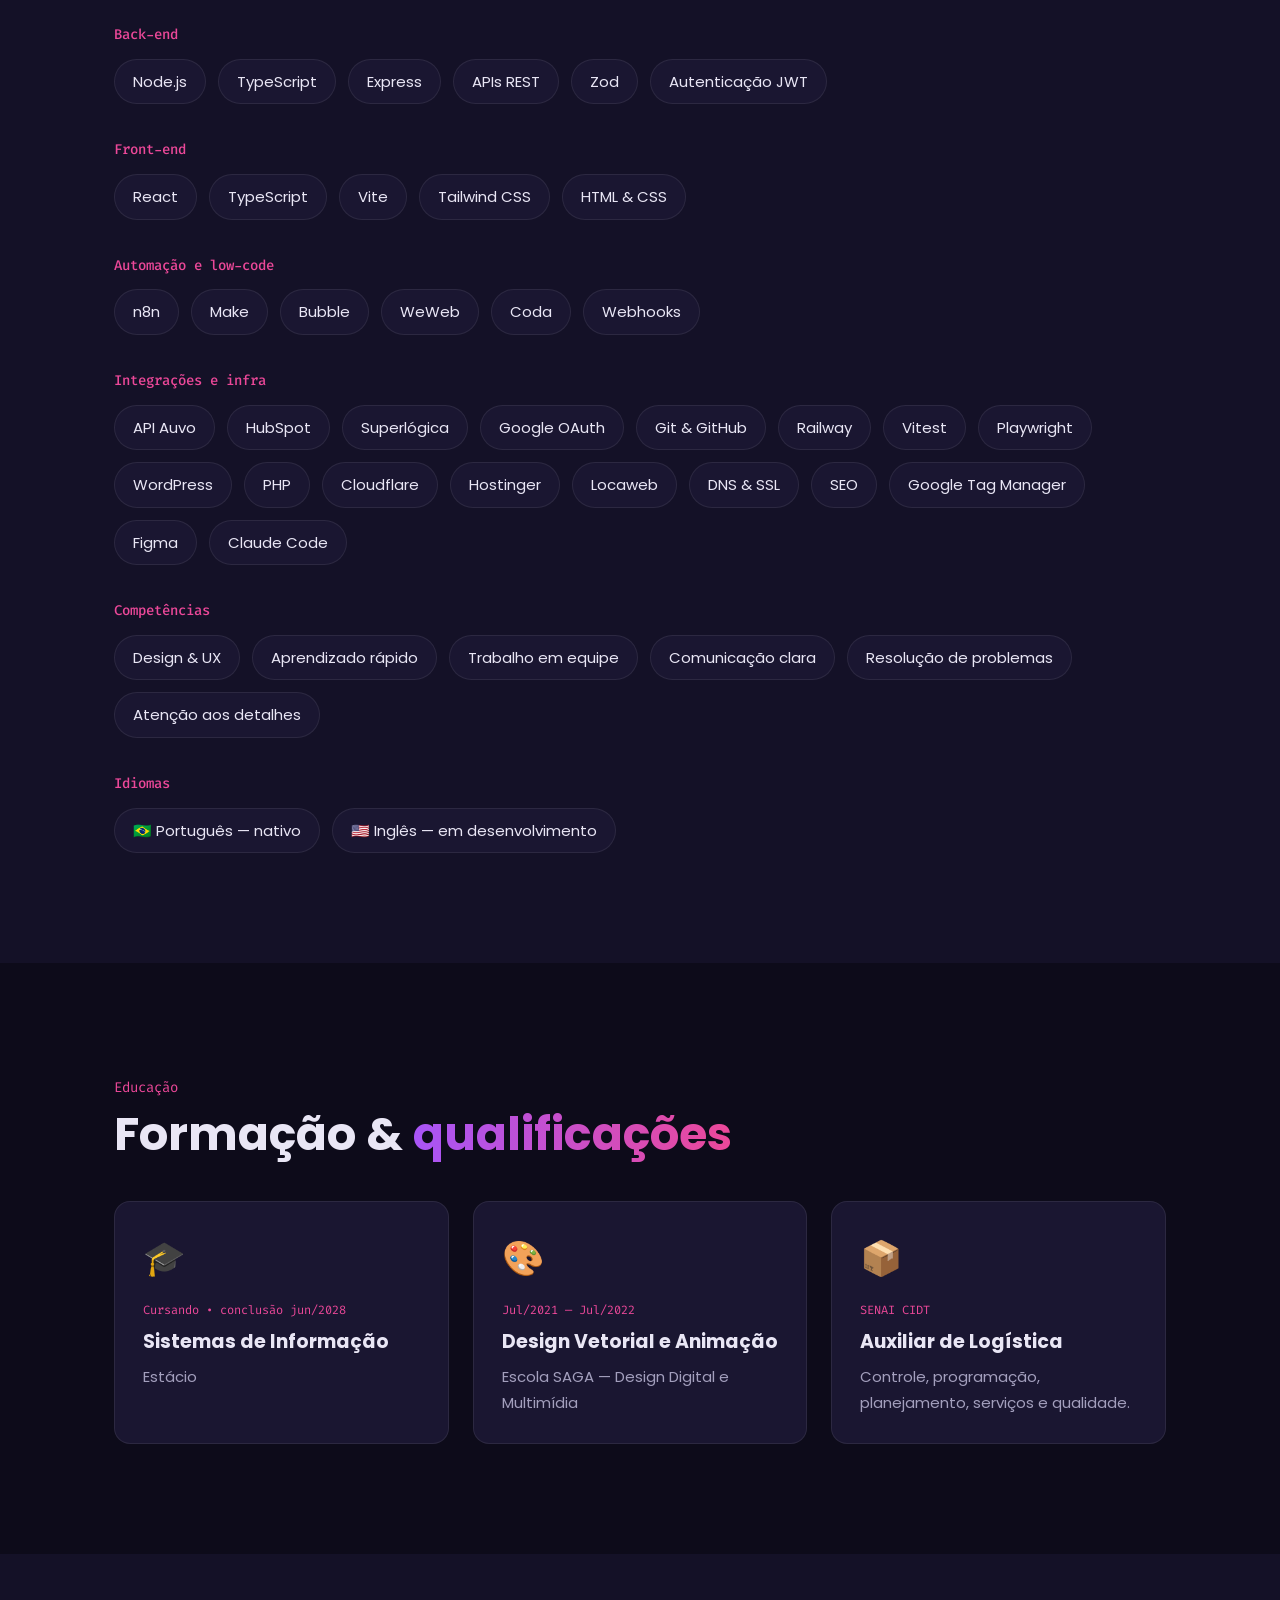
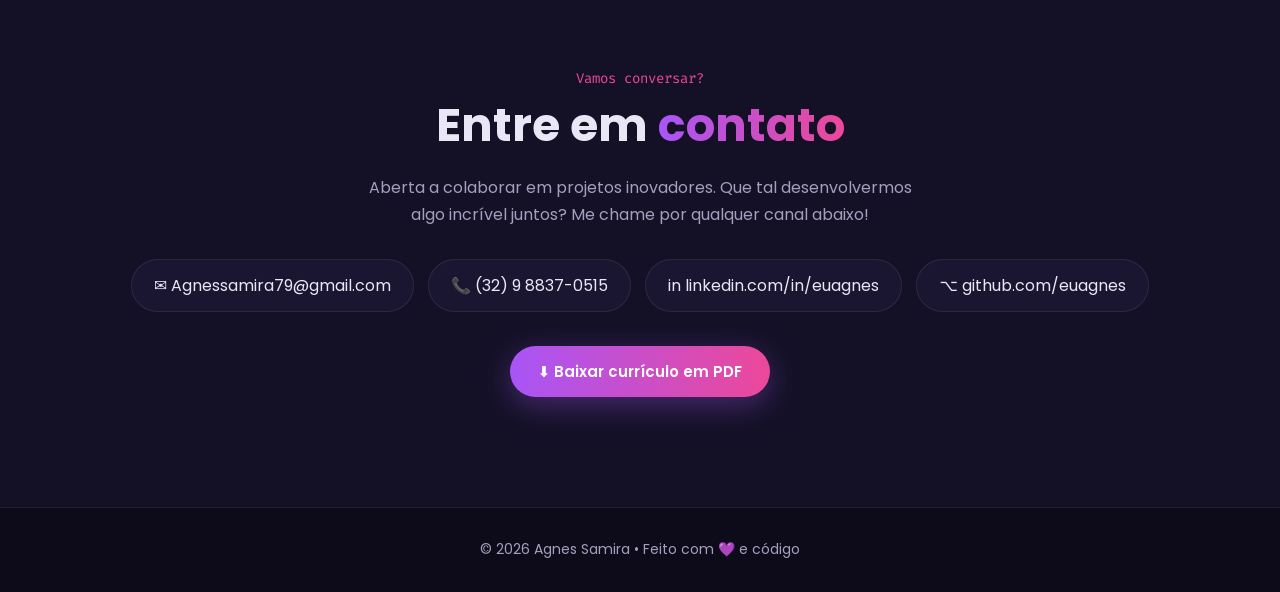
==== commit bea99847: "Banco de dados segue o padrão dos outros grupos de skills Co-Authored-By: Claude Opus 5.5 <noreply@a" ====
--- a/index.html
+++ b/index.html
@@ -8,7 +8,7 @@
   <link rel="preconnect" href="https://fonts.googleapis.com" />
   <link rel="preconnect" href="https://fonts.gstatic.com" crossorigin />
   <link href="https://fonts.googleapis.com/css2?family=Poppins:wght@400;500;600;700;800&family=Fira+Code:wght@400;500&display=swap" rel="stylesheet" />
-  <link rel="stylesheet" href="css/main.css?v=7" />
+  <link rel="stylesheet" href="css/main.css?v=8" />
   <link rel="stylesheet" href="css/light.css?v=1" />
   <script src="js/theme.js?v=1"></script>
 </head>
@@ -288,11 +288,8 @@
         <h2 class="section-title">O que eu <span>domino</span></h2>
       </div>
 
-      <div class="skill-group skill-featured reveal">
+      <div class="skill-group reveal">
         <h3>Banco de dados</h3>
-        <p class="skill-note">Modelo bancos relacionais, escrevo SQL e cuido da consistência e do custo
-          das consultas: chaves únicas contra duplicidade, auditoria na mesma transação,
-          importações que podem rodar de novo sem duplicar nada.</p>
         <div class="tags">
           <span class="tag">PostgreSQL</span><span class="tag">SQL</span><span class="tag">Modelagem de dados</span>
           <span class="tag">Prisma ORM</span><span class="tag">Migrations</span><span class="tag">Constraints e índices</span>
--- a/css/main.css
+++ b/css/main.css
@@ -206,10 +206,3 @@
   .sites-grid { grid-template-columns: 1fr; }
 }
 .tagline-meta { display: block; margin-top: 14px; font-size: 15px; color: var(--text); opacity: .85; }
-
-/* Grupo de skill em destaque (Banco de dados) */
-.skill-featured { position: relative; background: var(--card); border: 1px solid var(--line); border-radius: var(--radius); padding: 26px 28px; margin-bottom: 8px; }
-.skill-featured::before { content: ""; position: absolute; left: 0; top: 18px; bottom: 18px; width: 3px; border-radius: 3px; background: var(--grad); }
-.skill-featured h3 { font-family: "Poppins", sans-serif; font-size: 22px; font-weight: 700; color: var(--text); margin-bottom: 6px; }
-.skill-note { color: var(--muted); max-width: 70ch; margin-bottom: 16px; font-size: 15px; }
-.skill-featured .tag { border-color: rgba(168, 85, 247, .4); }
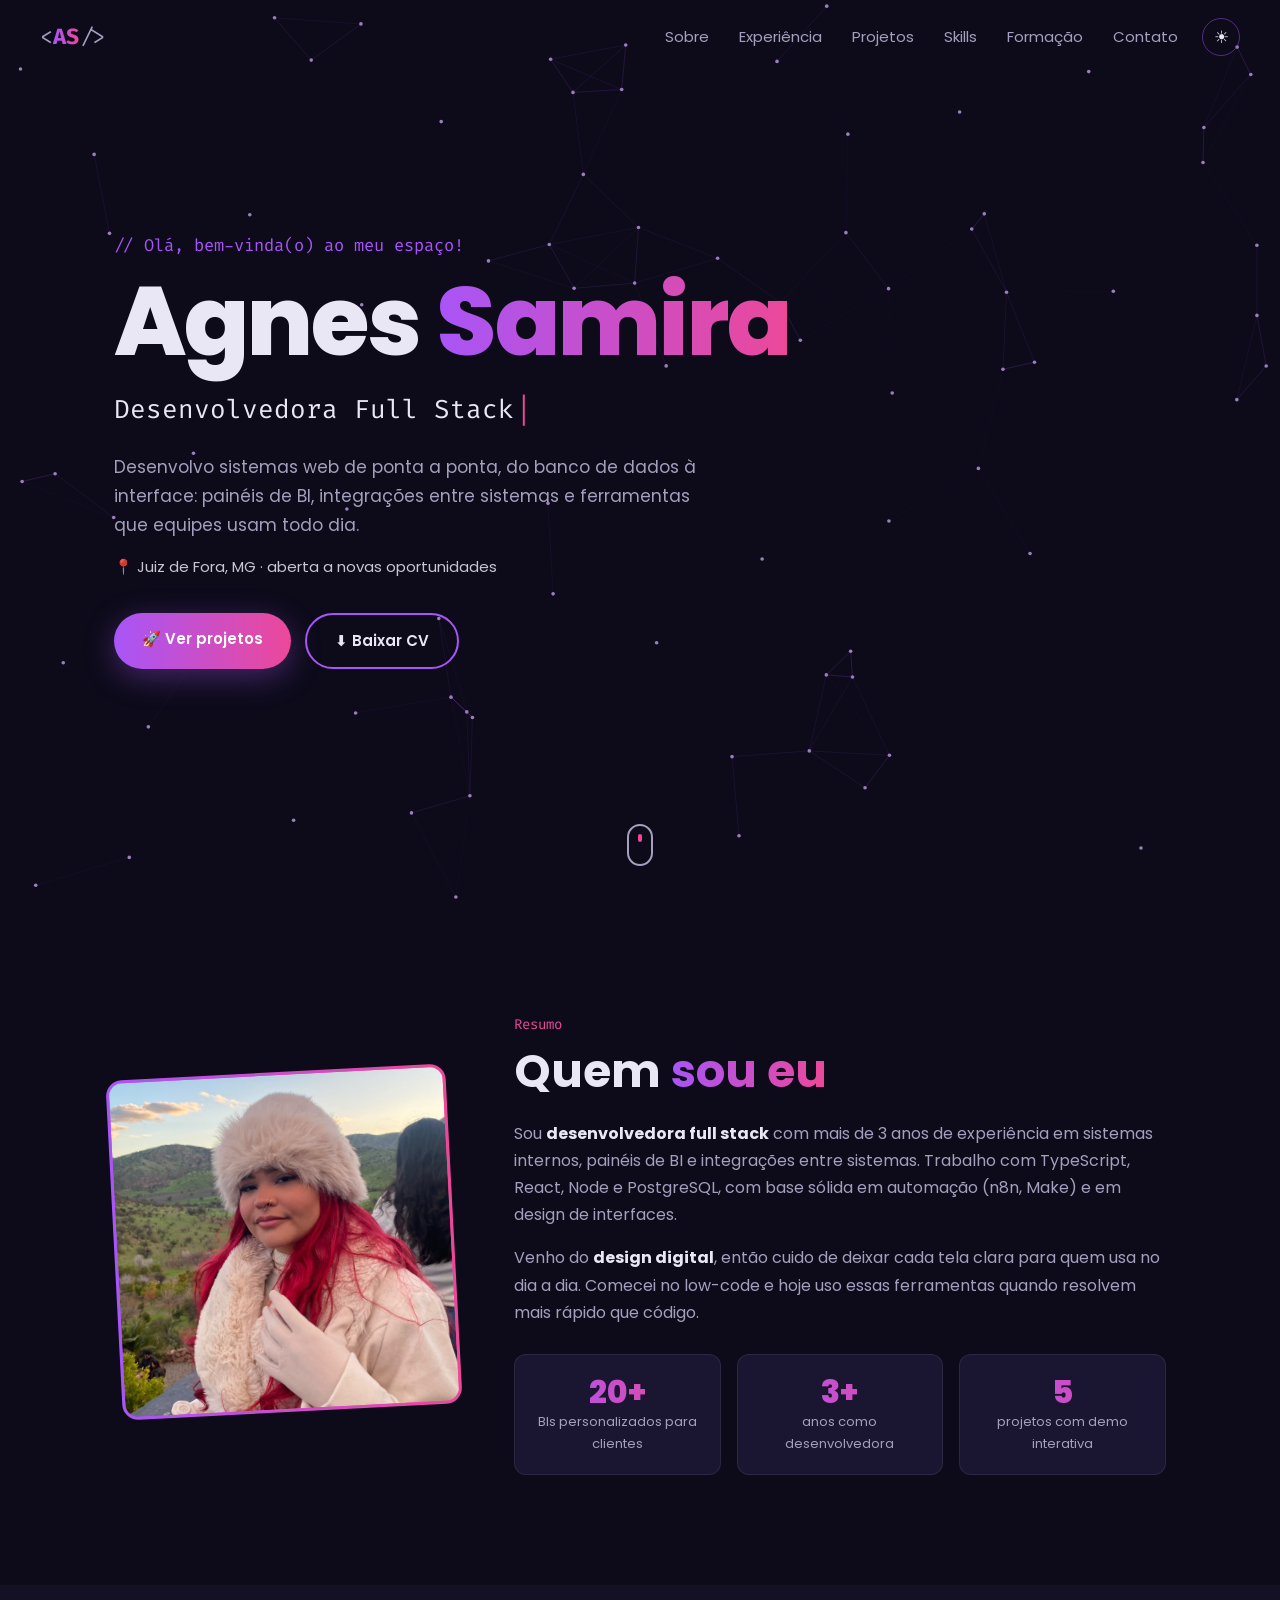
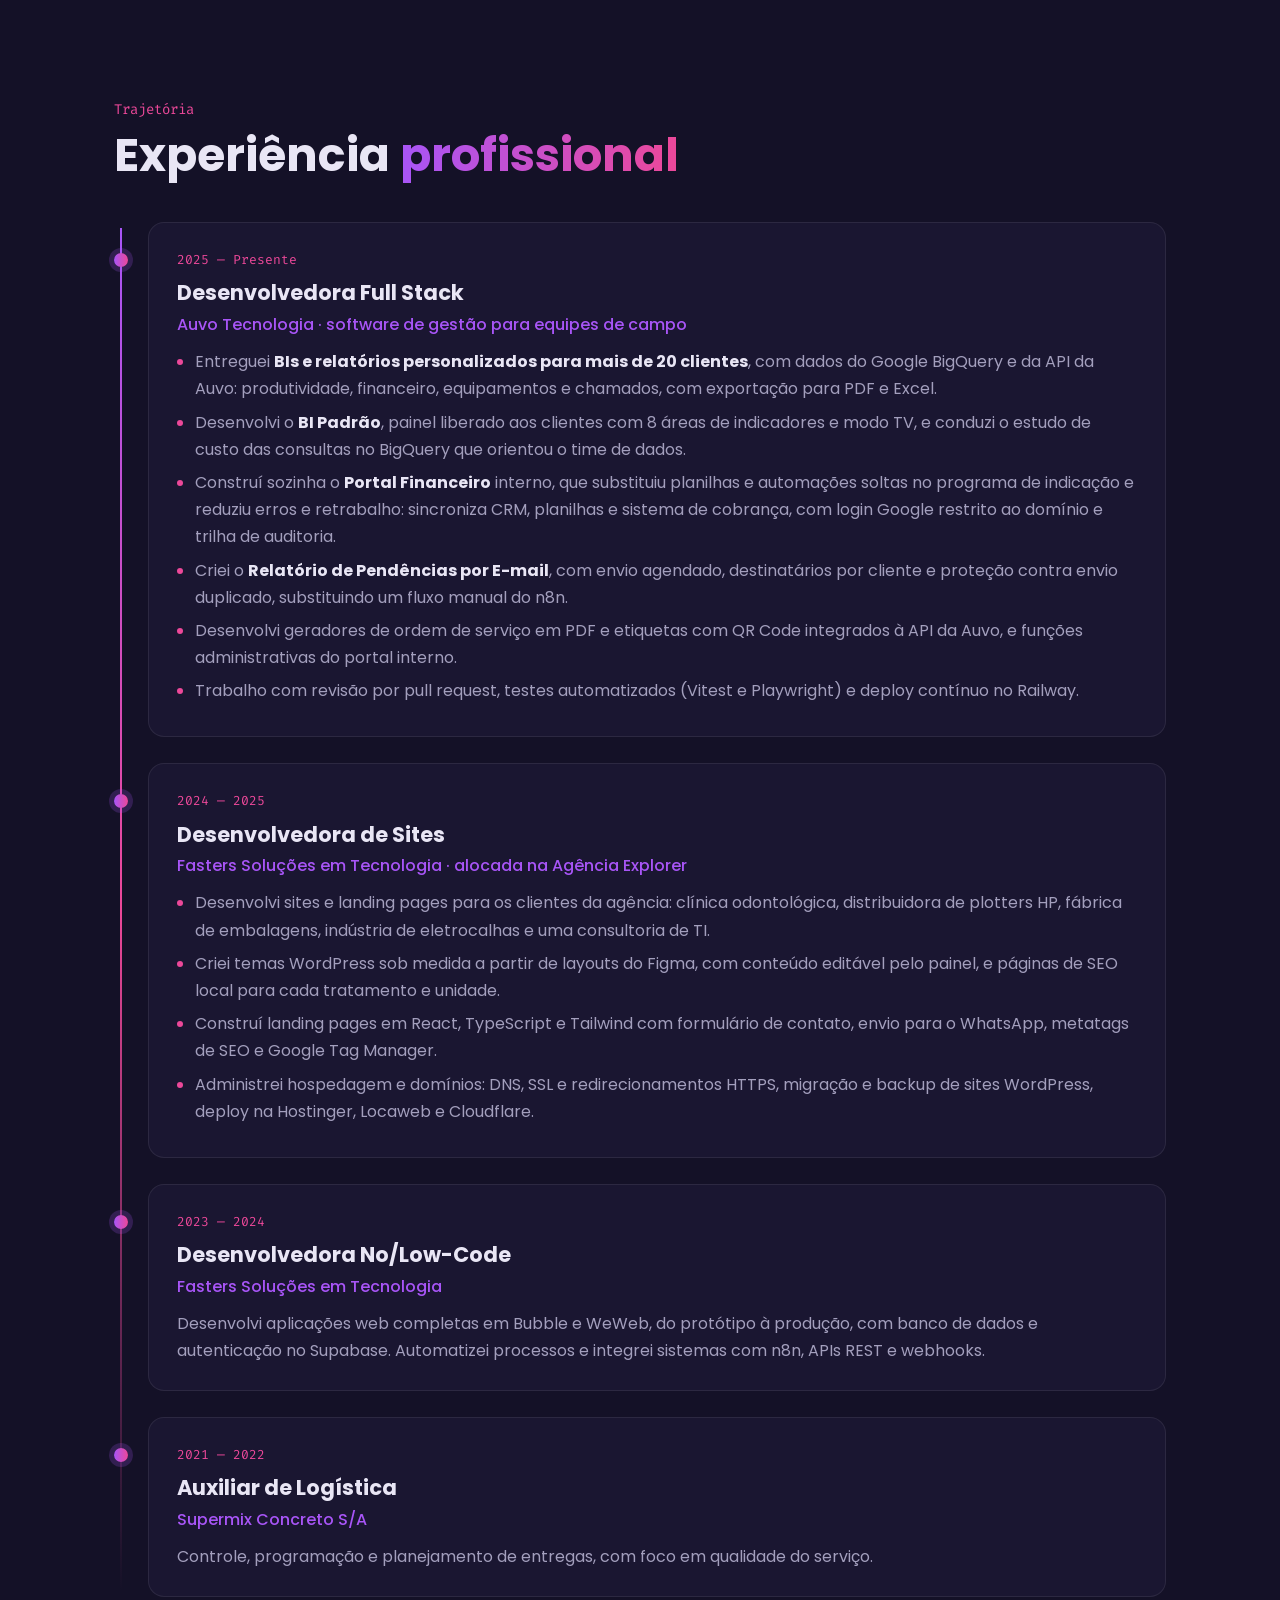
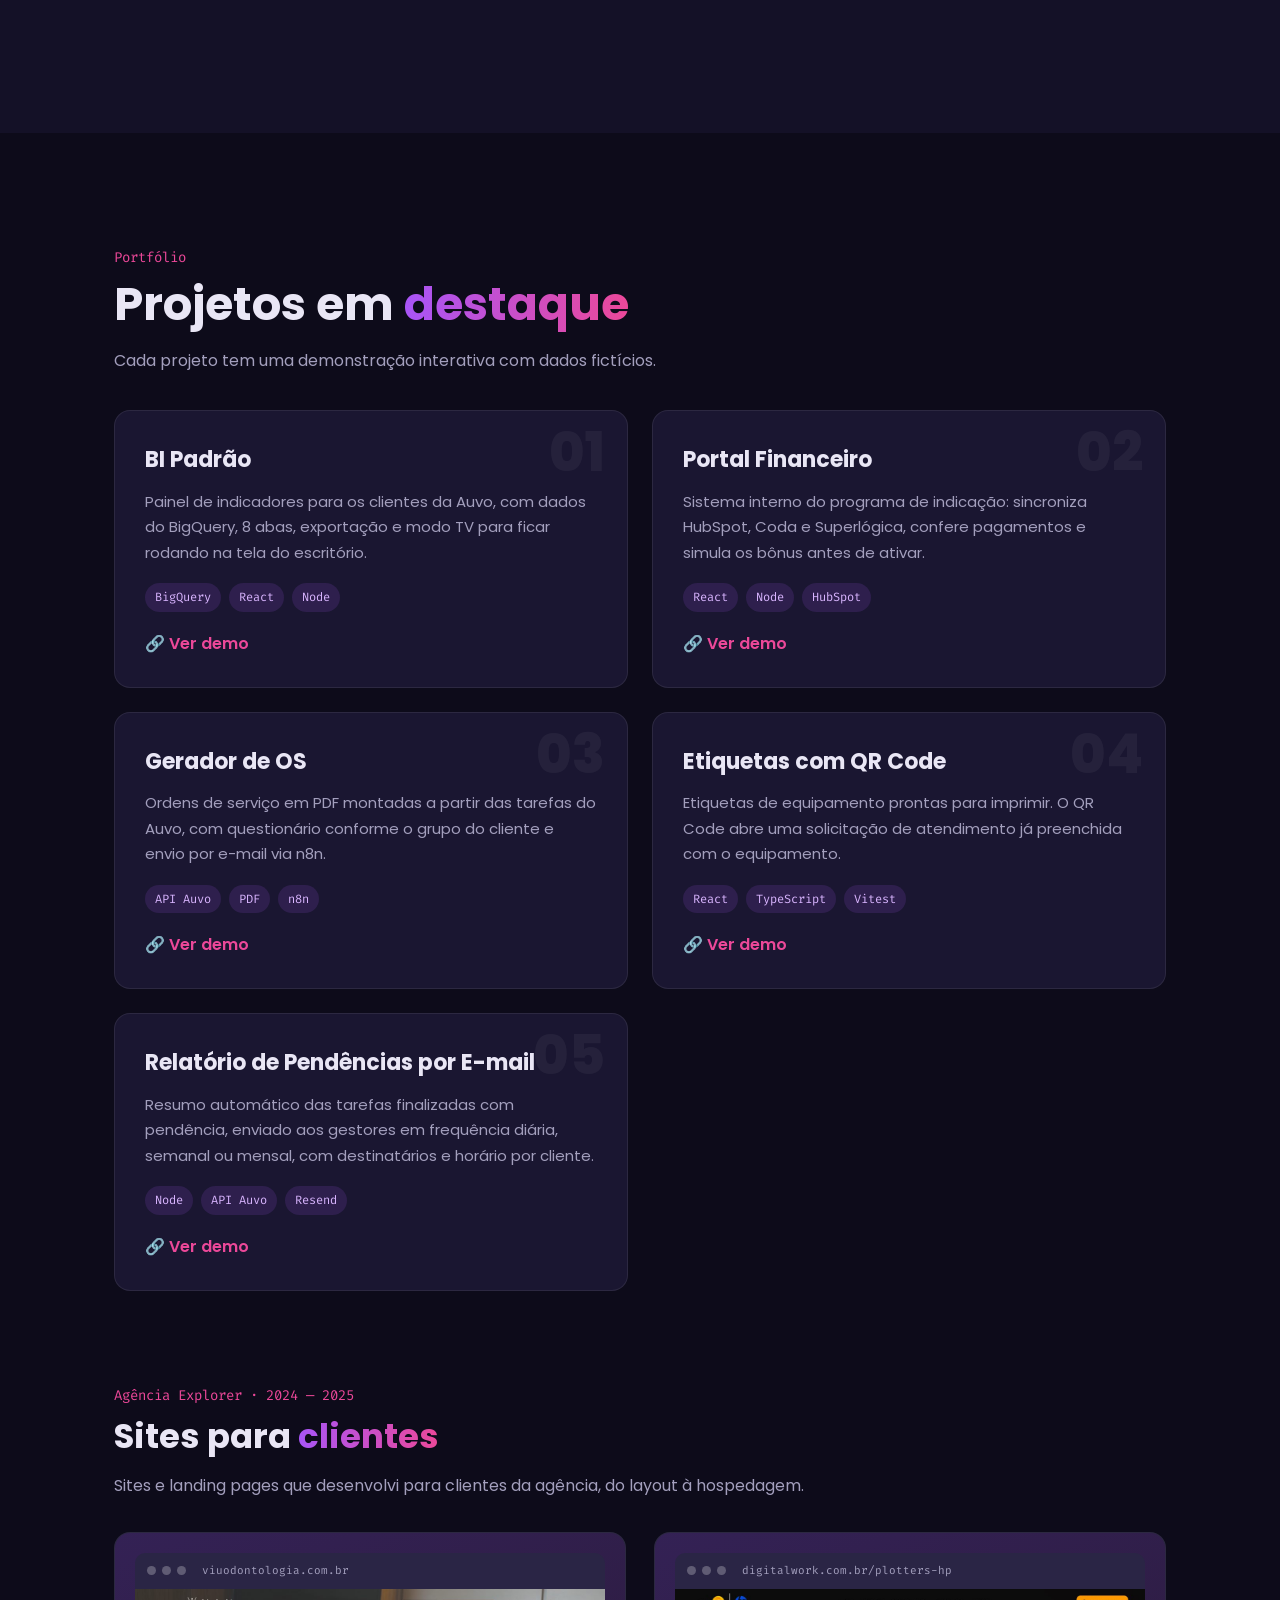
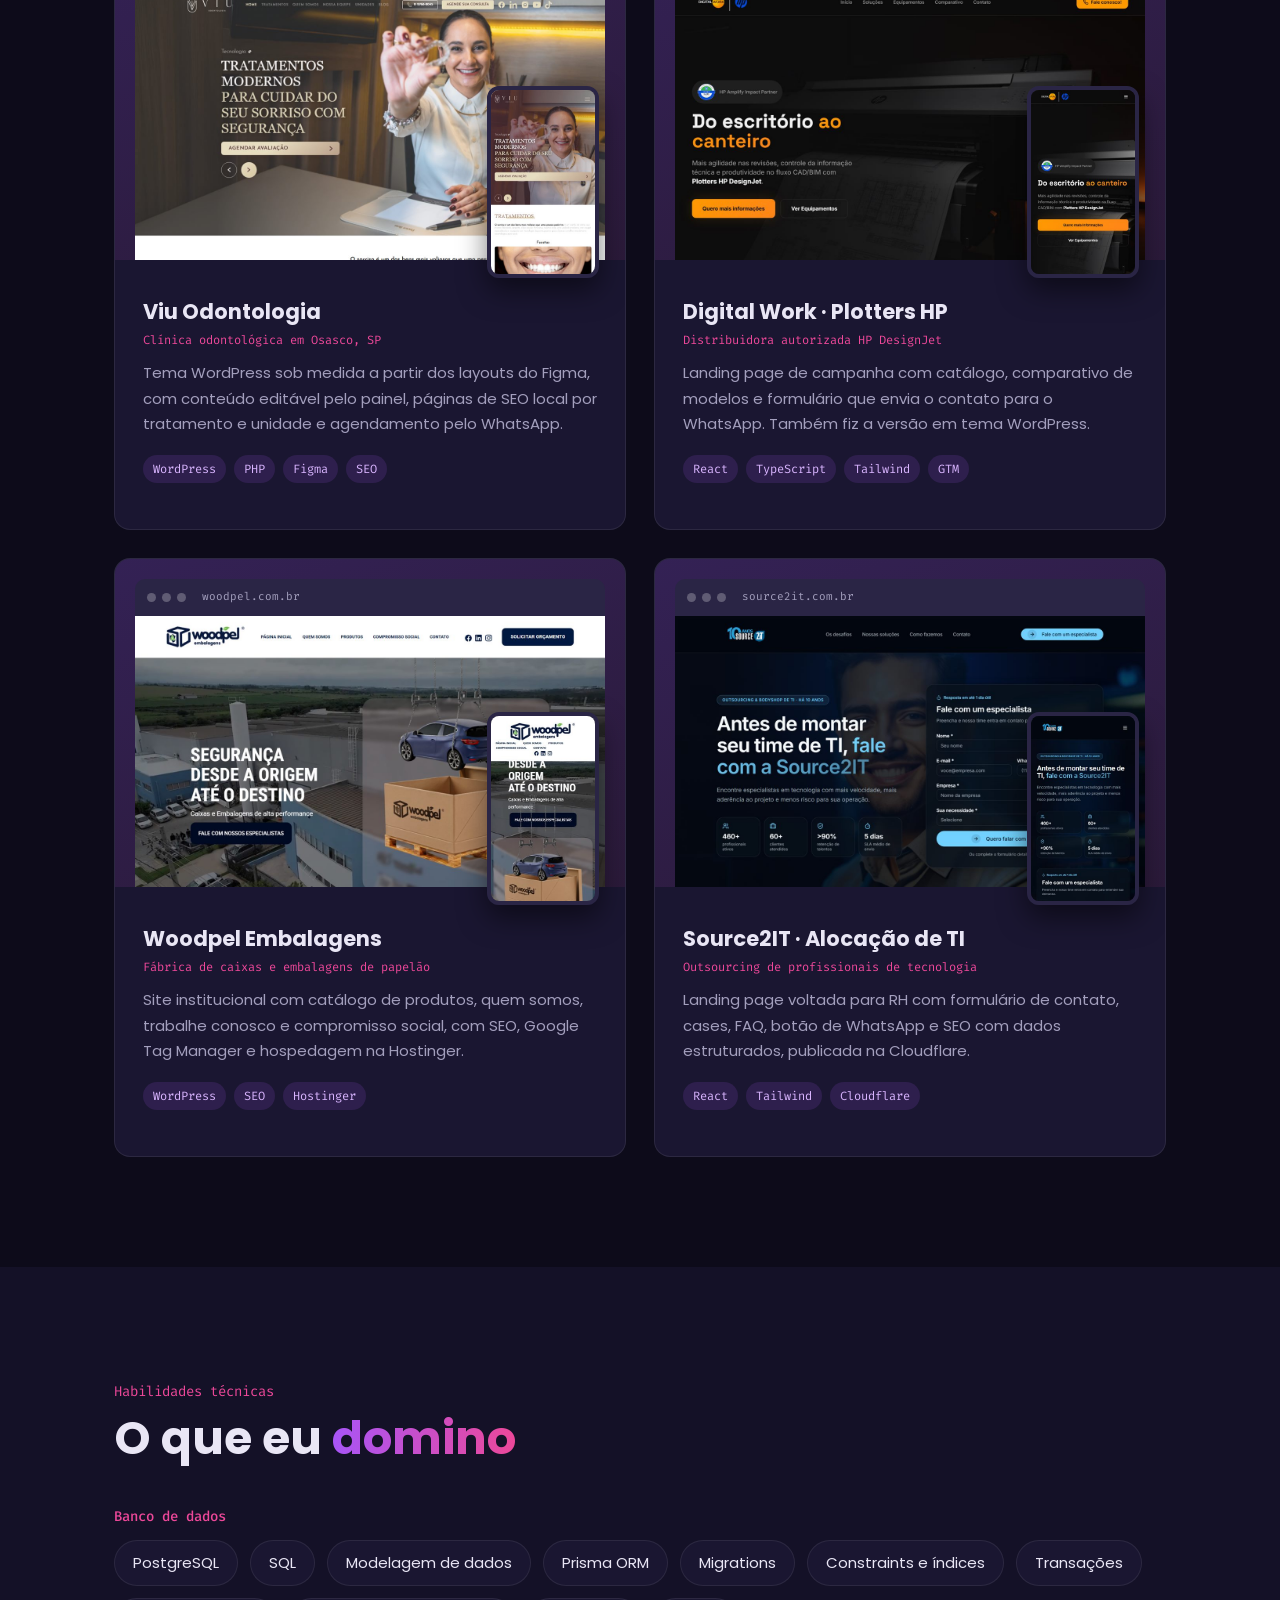
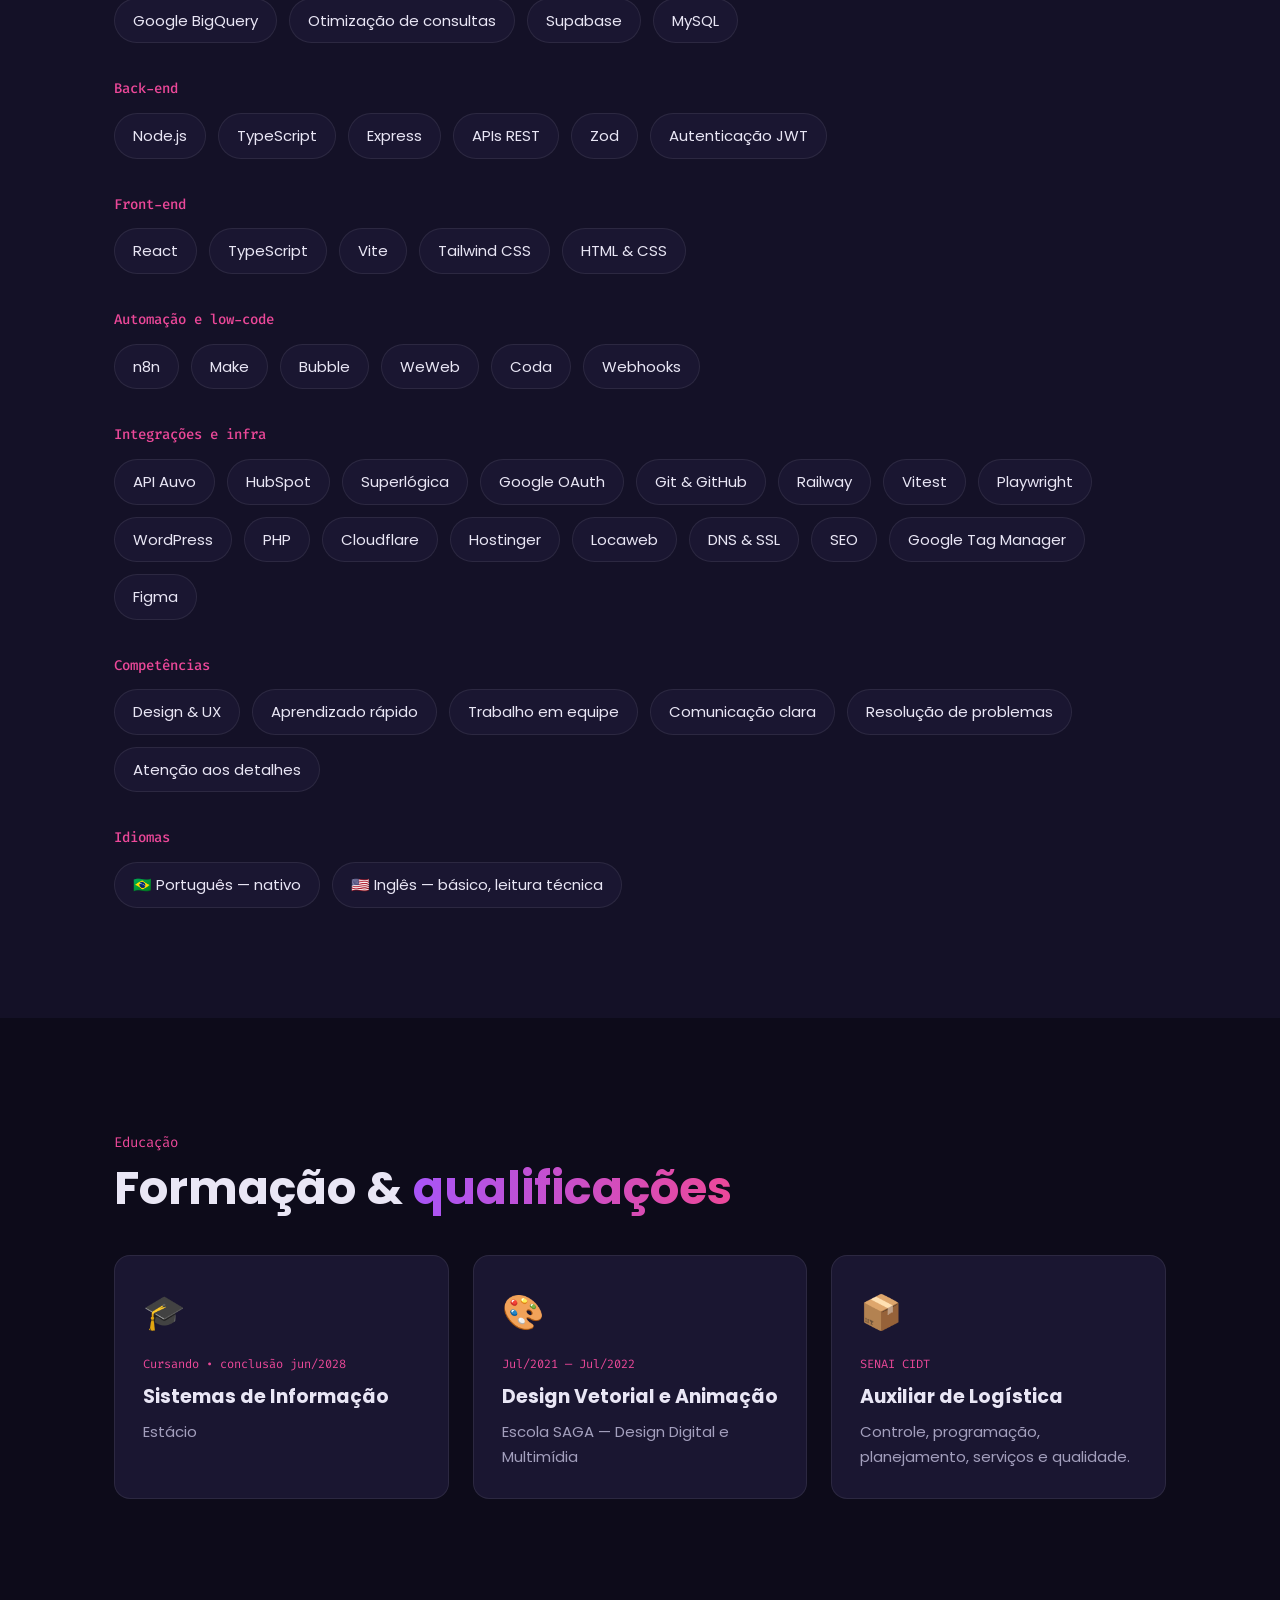
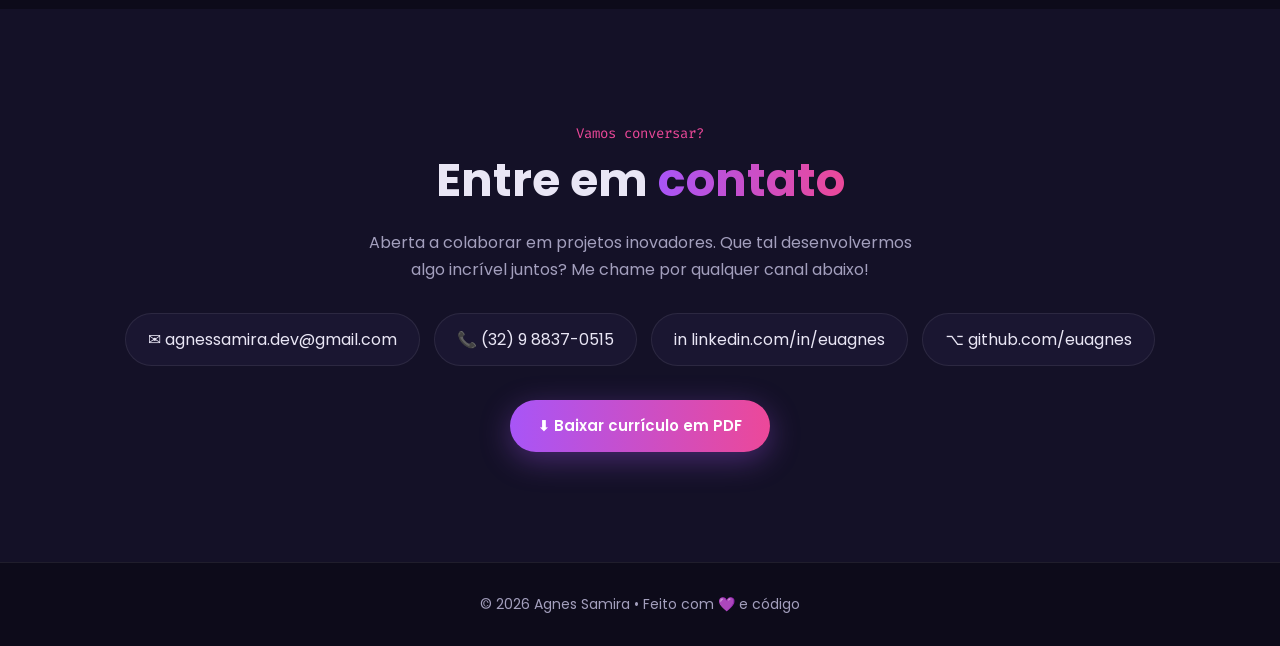
==== commit 5a3a8020: "Revisão do currículo com olhar de recrutador Cargo Full Stack, link do portfólio no PDF, e-mail novo" ====
--- a/index.html
+++ b/index.html
@@ -3,8 +3,8 @@
 <head>
   <meta charset="UTF-8" />
   <meta name="viewport" content="width=device-width, initial-scale=1.0" />
-  <title>Agnes Samira • Desenvolvedora</title>
-  <meta name="description" content="Desenvolvedora na Auvo: painéis de BI, relatórios, integrações e sistemas internos." />
+  <title>Agnes Samira • Desenvolvedora Full Stack</title>
+  <meta name="description" content="Desenvolvedora Full Stack: sistemas internos, BI e integrações com TypeScript, React, Node e PostgreSQL." />
   <link rel="preconnect" href="https://fonts.googleapis.com" />
   <link rel="preconnect" href="https://fonts.gstatic.com" crossorigin />
   <link href="https://fonts.googleapis.com/css2?family=Poppins:wght@400;500;600;700;800&family=Fira+Code:wght@400;500&display=swap" rel="stylesheet" />
@@ -67,19 +67,18 @@
           <span class="eyebrow">Resumo</span>
           <h2 class="section-title">Quem <span>sou eu</span></h2>
           <p>
-            Sou <strong>desenvolvedora na Auvo</strong>, onde construo painéis de BI,
-            relatórios, integrações e sistemas internos para empresas de serviços de campo,
-            com TypeScript, React, Node e PostgreSQL. Comecei no low-code e na automação
-            (n8n, Make, Bubble, WeWeb), e hoje uso essas ferramentas quando elas resolvem
-            mais rápido que código.
+            Sou <strong>desenvolvedora full stack</strong> com mais de 3 anos de experiência
+            em sistemas internos, painéis de BI e integrações entre sistemas. Trabalho com
+            TypeScript, React, Node e PostgreSQL, com base sólida em automação (n8n, Make)
+            e em design de interfaces.
           </p>
           <p>
             Venho do <strong>design digital</strong>, então cuido de deixar cada tela
-            clara para quem usa no dia a dia. Minha trajetória é movida pela
-            curiosidade e pela vontade de entender o que o usuário realmente precisa.
+            clara para quem usa no dia a dia. Comecei no low-code e hoje uso essas
+            ferramentas quando resolvem mais rápido que código.
           </p>
           <div class="about-facts">
-            <div class="fact"><div class="num">300+</div><div class="lbl">commits na Auvo</div></div>
+            <div class="fact"><div class="num">20+</div><div class="lbl">BIs personalizados para clientes</div></div>
             <div class="fact"><div class="num">3+</div><div class="lbl">anos como desenvolvedora</div></div>
             <div class="fact"><div class="num">5</div><div class="lbl">projetos com demo interativa</div></div>
           </div>
@@ -98,27 +97,32 @@
       <div class="timeline reveal">
         <div class="tl-item">
           <div class="tl-date">2025 — Presente</div>
-          <div class="tl-role">Desenvolvedora</div>
-          <div class="tl-company">Auvo Tecnologia</div>
+          <div class="tl-role">Desenvolvedora Full Stack</div>
+          <div class="tl-company">Auvo Tecnologia · software de gestão para equipes de campo</div>
           <ul class="tl-list">
-            <li>Desenvolvi abas, modo TV, ativação e o estudo de custo no BigQuery do
-              <strong>BI Padrão</strong>, painel de indicadores liberado aos clientes da Auvo.</li>
-            <li>Entreguei BIs e relatórios personalizados: comissão e garantia, produtividade
-              de técnicos, chamados com exportação para Excel, PMOC e histórico por equipamento.</li>
-            <li>Criei gerador de ordens de serviço em PDF integrado à API da Auvo e etiquetas
-              de equipamento com QR Code.</li>
-            <li>Levei o <strong>Relatório de Pendências por E-mail</strong> do n8n para o portal
-              do time, com envio agendado, destinatários por frequência e painel de ativação.</li>
-            <li>Construí sozinha o <strong>Portal Financeiro</strong> interno, que integra
-              HubSpot, Coda e Superlógica para o programa de indicação.</li>
-            <li>Mais de 300 commits em dois repositórios, com revisão por pull request e
-              deploy no Railway.</li>
+            <li>Entreguei <strong>BIs e relatórios personalizados para mais de 20 clientes</strong>,
+              com dados do Google BigQuery e da API da Auvo: produtividade, financeiro,
+              equipamentos e chamados, com exportação para PDF e Excel.</li>
+            <li>Desenvolvi o <strong>BI Padrão</strong>, painel liberado aos clientes com 8 áreas
+              de indicadores e modo TV, e conduzi o estudo de custo das consultas no BigQuery
+              que orientou o time de dados.</li>
+            <li>Construí sozinha o <strong>Portal Financeiro</strong> interno, que substituiu
+              planilhas e automações soltas no programa de indicação e reduziu erros e
+              retrabalho: sincroniza CRM, planilhas e sistema de cobrança, com login Google
+              restrito ao domínio e trilha de auditoria.</li>
+            <li>Criei o <strong>Relatório de Pendências por E-mail</strong>, com envio agendado,
+              destinatários por cliente e proteção contra envio duplicado, substituindo um
+              fluxo manual do n8n.</li>
+            <li>Desenvolvi geradores de ordem de serviço em PDF e etiquetas com QR Code
+              integrados à API da Auvo, e funções administrativas do portal interno.</li>
+            <li>Trabalho com revisão por pull request, testes automatizados (Vitest e
+              Playwright) e deploy contínuo no Railway.</li>
           </ul>
         </div>
         <div class="tl-item">
           <div class="tl-date">2024 — 2025</div>
           <div class="tl-role">Desenvolvedora de Sites</div>
-          <div class="tl-company">Agência Explorer · cliente atendido pela Fasters</div>
+          <div class="tl-company">Fasters Soluções em Tecnologia · alocada na Agência Explorer</div>
           <ul class="tl-list">
             <li>Desenvolvi sites e landing pages para os clientes da agência: clínica
               odontológica, distribuidora de plotters HP, fábrica de embalagens, indústria de
@@ -136,13 +140,13 @@
           <div class="tl-role">Desenvolvedora No/Low-Code</div>
           <div class="tl-company">Fasters Soluções em Tecnologia</div>
           <p class="tl-desc">
-            Construí soluções customizadas e escaláveis com Bubble, Supabase, WeWeb e n8n:
-            aplicações completas, integração de APIs e automação de processos, com foco
-            em design intuitivo e usabilidade.
+            Desenvolvi aplicações web completas em Bubble e WeWeb, do protótipo à produção,
+            com banco de dados e autenticação no Supabase. Automatizei processos e integrei
+            sistemas com n8n, APIs REST e webhooks.
           </p>
         </div>
         <div class="tl-item">
-          <div class="tl-date">Jan de 2021 — Jan de 2022</div>
+          <div class="tl-date">2021 — 2022</div>
           <div class="tl-role">Auxiliar de Logística</div>
           <div class="tl-company">Supermix Concreto S/A</div>
           <p class="tl-desc">
@@ -324,7 +328,7 @@
           <span class="tag">API Auvo</span><span class="tag">HubSpot</span><span class="tag">Superlógica</span>
           <span class="tag">Google OAuth</span><span class="tag">Git &amp; GitHub</span><span class="tag">Railway</span>
           <span class="tag">Vitest</span><span class="tag">Playwright</span><span class="tag">WordPress</span>
-          <span class="tag">PHP</span><span class="tag">Cloudflare</span><span class="tag">Hostinger</span><span class="tag">Locaweb</span><span class="tag">DNS &amp; SSL</span><span class="tag">SEO</span><span class="tag">Google Tag Manager</span><span class="tag">Figma</span><span class="tag">Claude Code</span>
+          <span class="tag">PHP</span><span class="tag">Cloudflare</span><span class="tag">Hostinger</span><span class="tag">Locaweb</span><span class="tag">DNS &amp; SSL</span><span class="tag">SEO</span><span class="tag">Google Tag Manager</span><span class="tag">Figma</span>
         </div>
       </div>
       <div class="skill-group reveal">
@@ -339,7 +343,7 @@
         <h3>Idiomas</h3>
         <div class="tags">
           <span class="tag">🇧🇷 Português — nativo</span>
-          <span class="tag">🇺🇸 Inglês — em desenvolvimento</span>
+          <span class="tag">🇺🇸 Inglês — básico, leitura técnica</span>
         </div>
       </div>
     </div>
@@ -385,7 +389,7 @@
         incrível juntos? Me chame por qualquer canal abaixo!
       </p>
       <div class="contact-links">
-        <a href="mailto:Agnessamira79@gmail.com">✉ Agnessamira79@gmail.com</a>
+        <a href="mailto:agnessamira.dev@gmail.com">✉ agnessamira.dev@gmail.com</a>
         <a href="tel:+5532988370515">📞 (32) 9 8837-0515</a>
         <a href="https://www.linkedin.com/in/euagnes" target="_blank" rel="noopener">in linkedin.com/in/euagnes</a>
         <a href="https://github.com/euagnes" target="_blank" rel="noopener">⌥ github.com/euagnes</a>
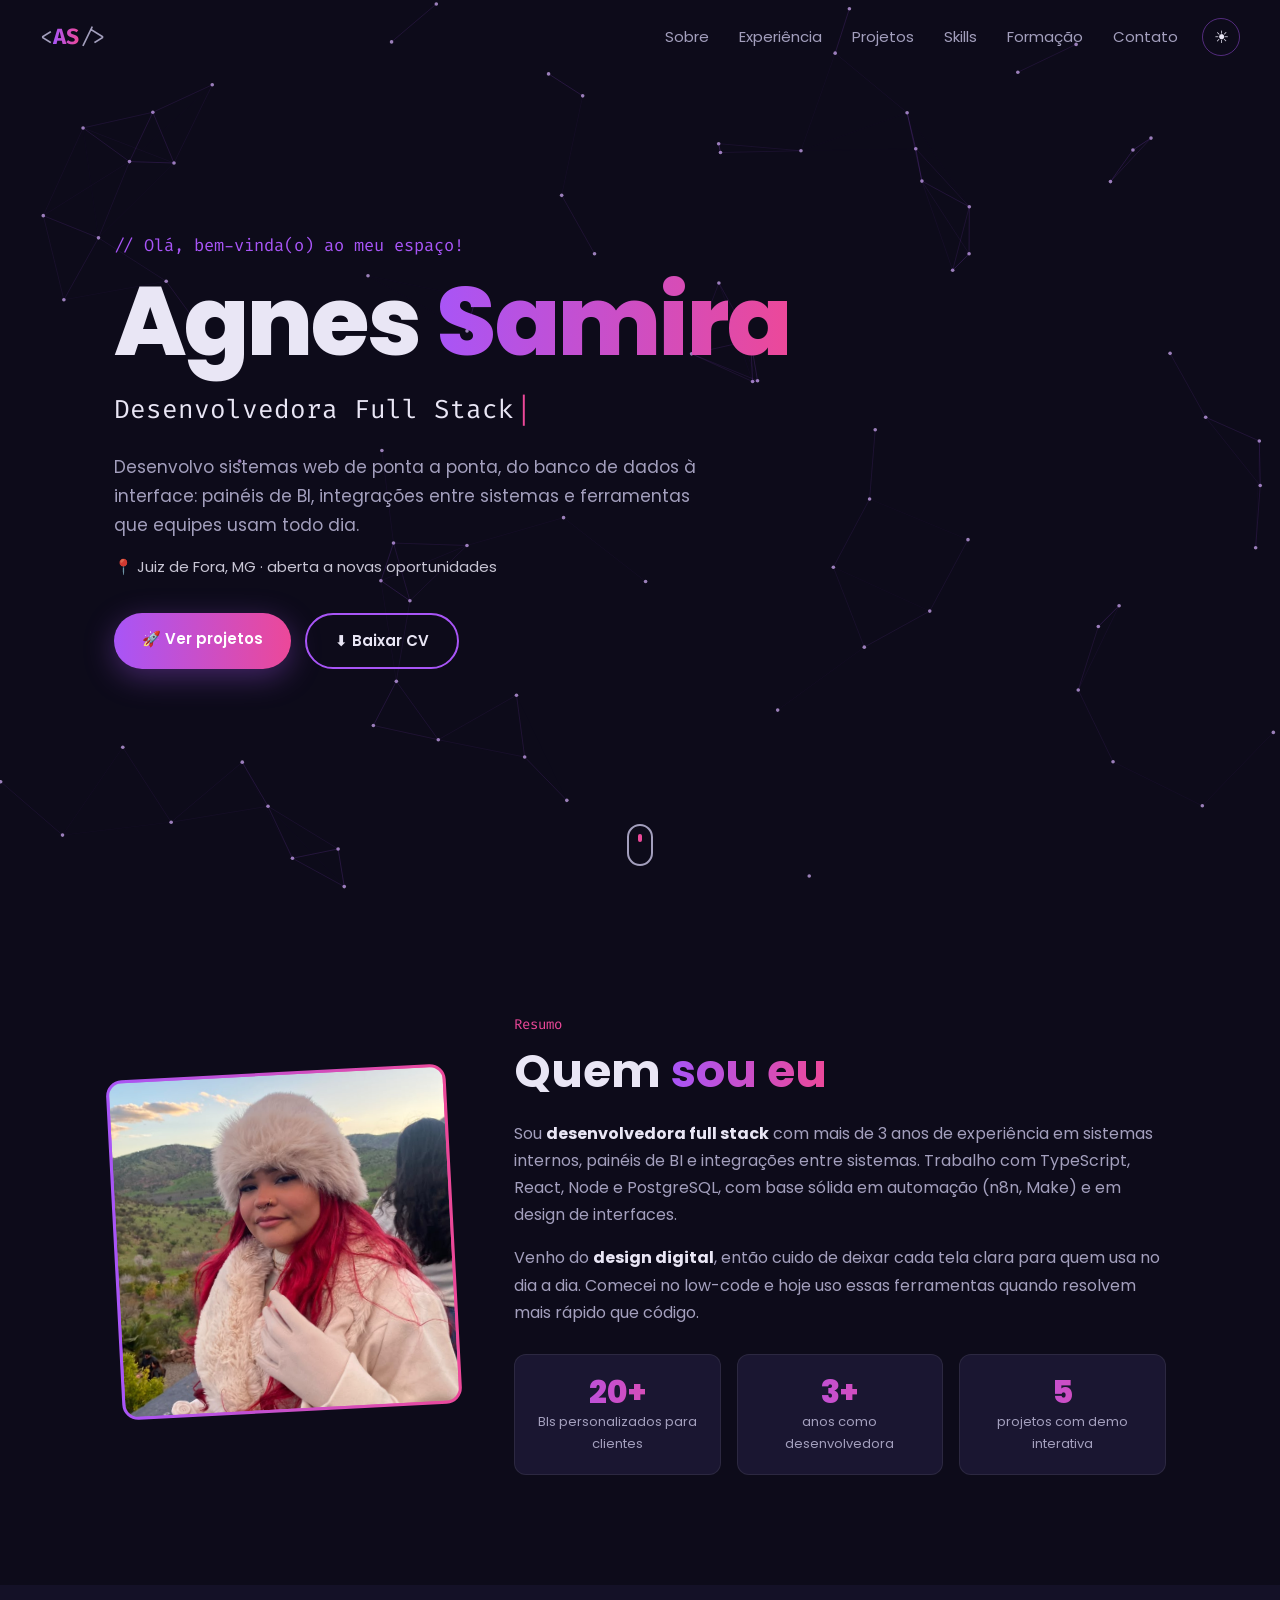
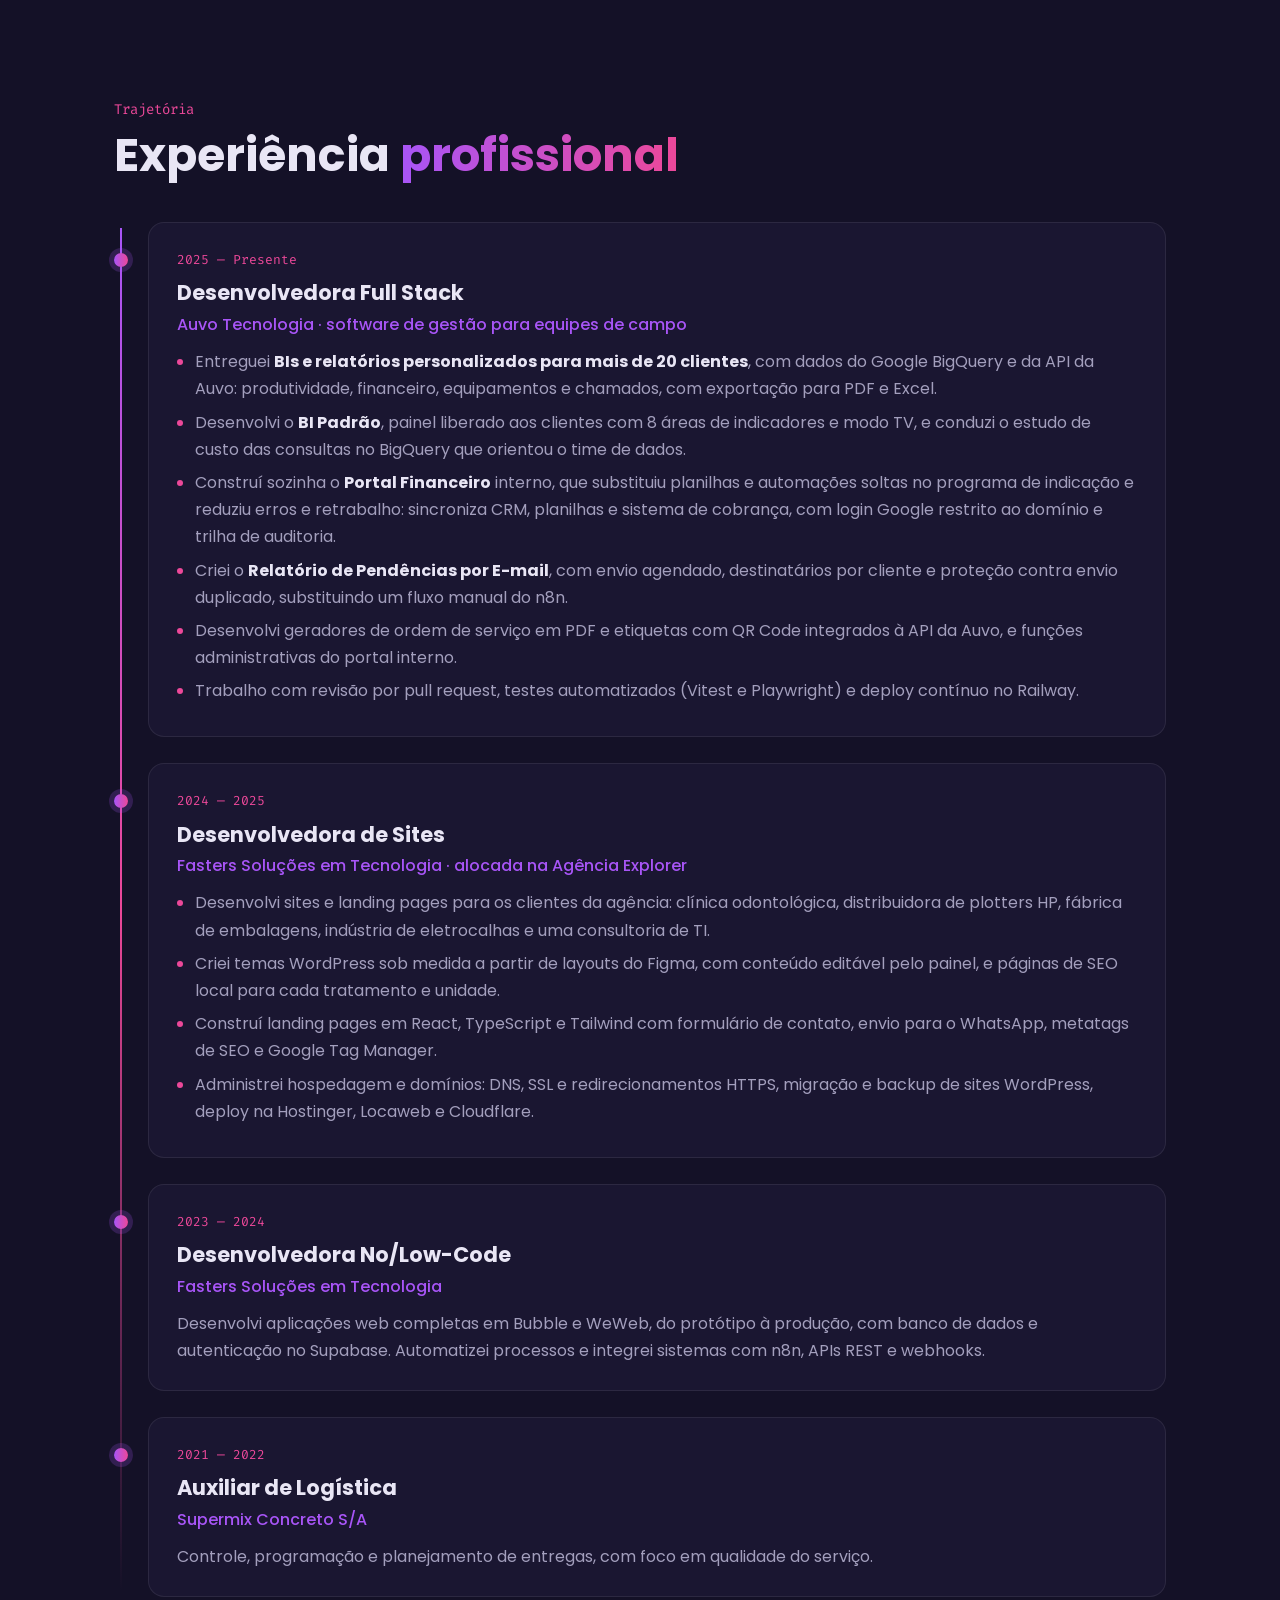
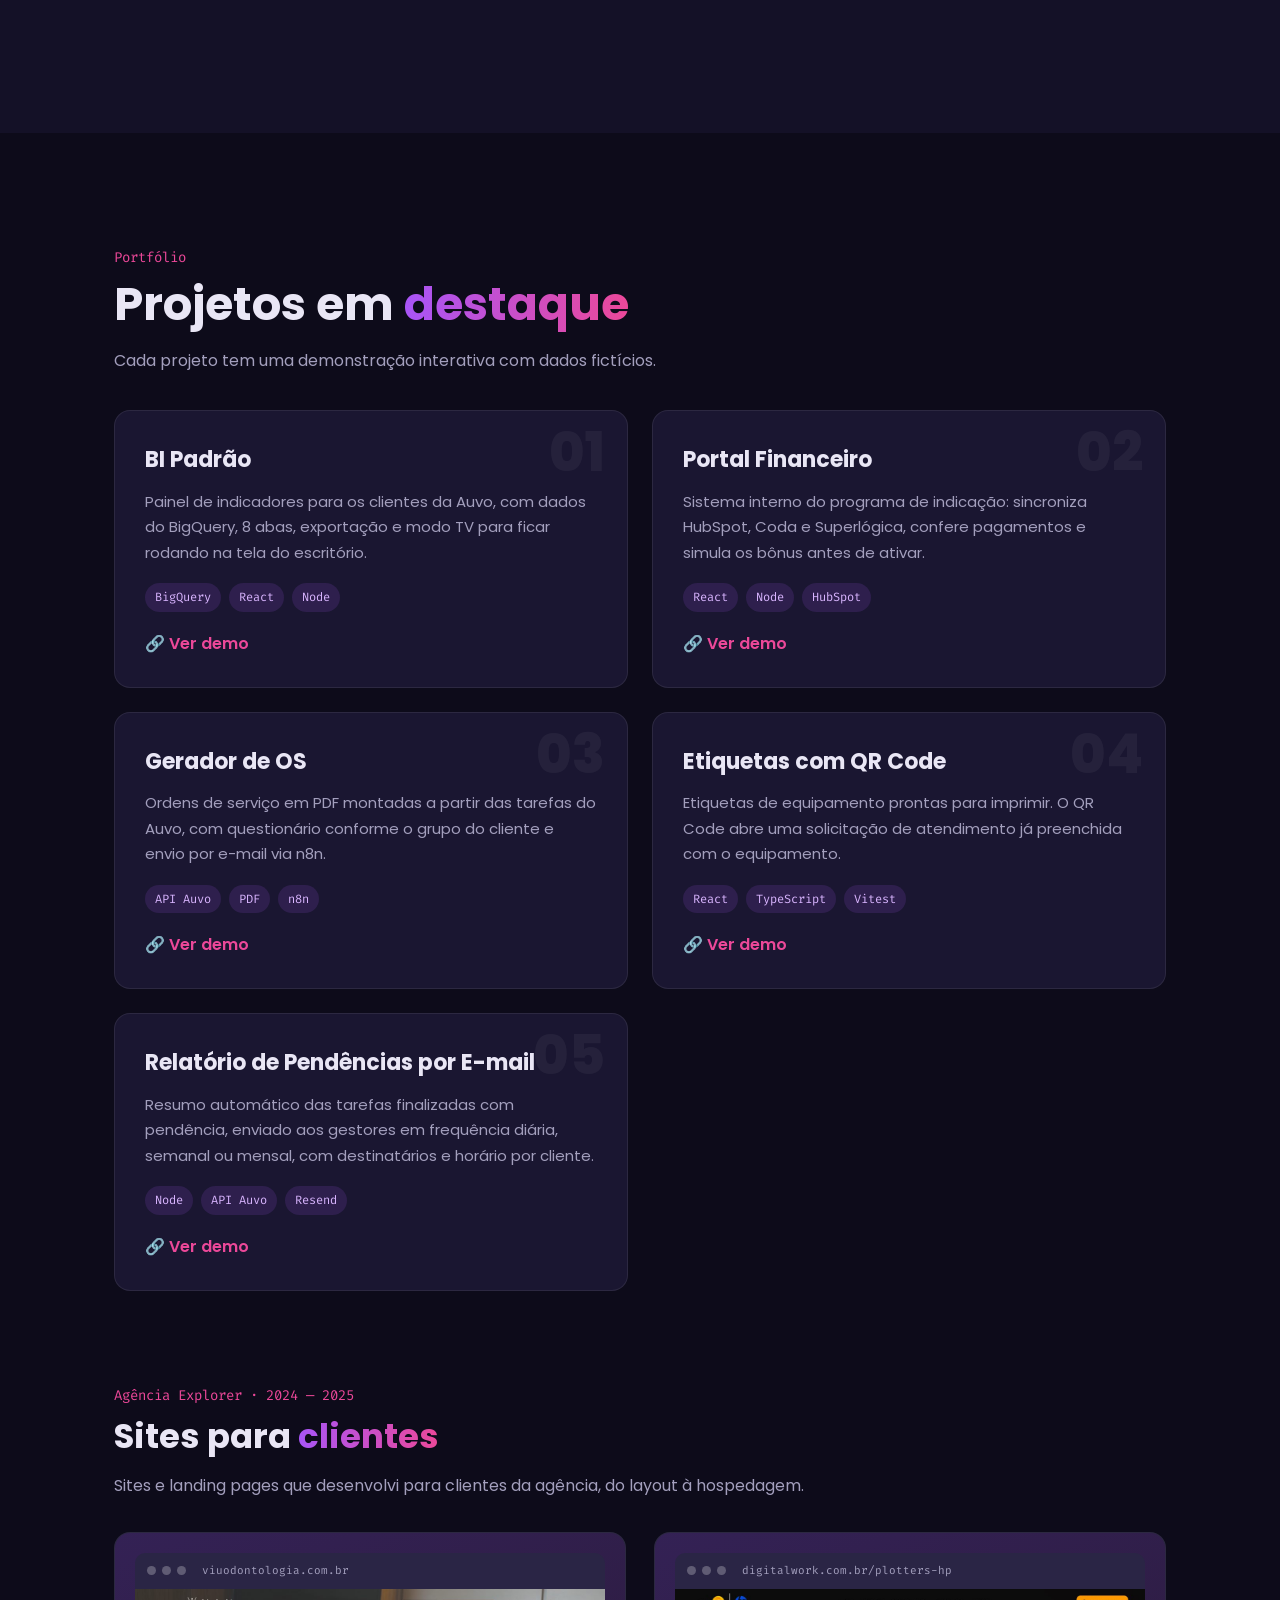
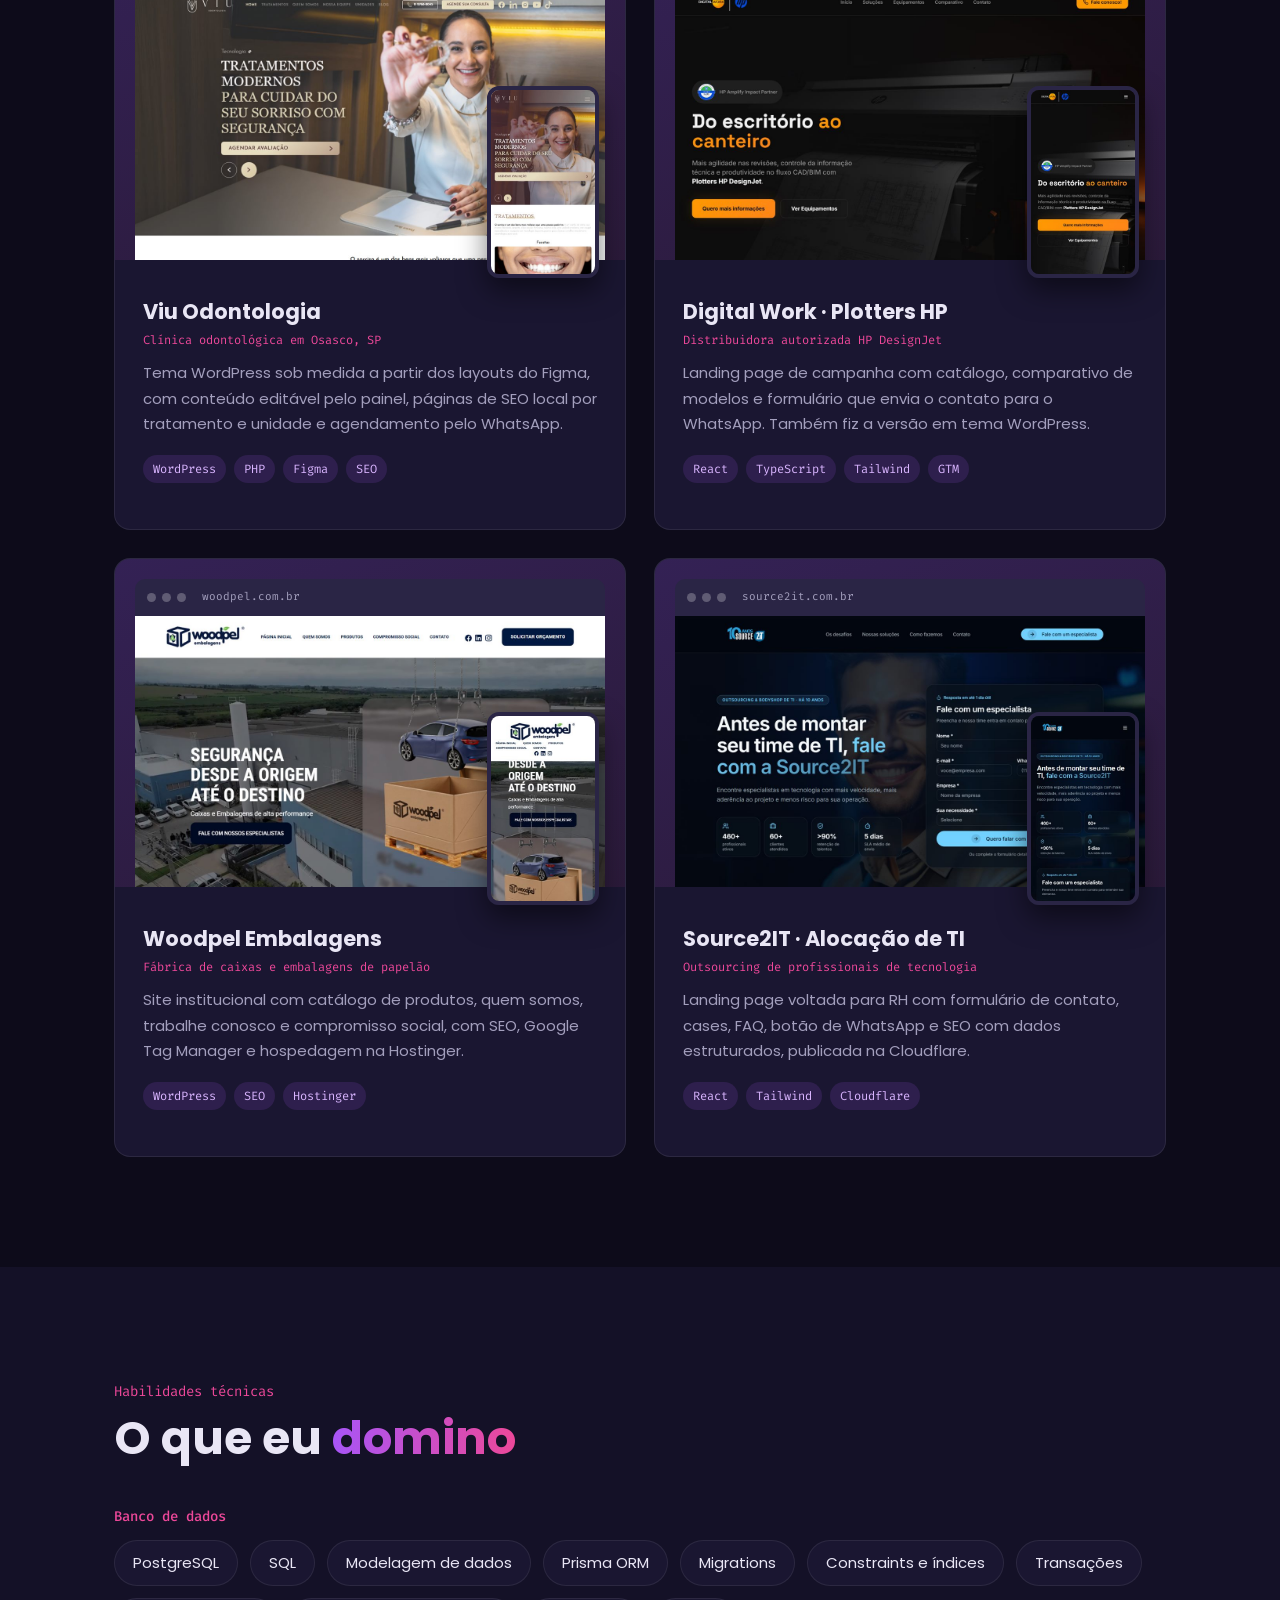
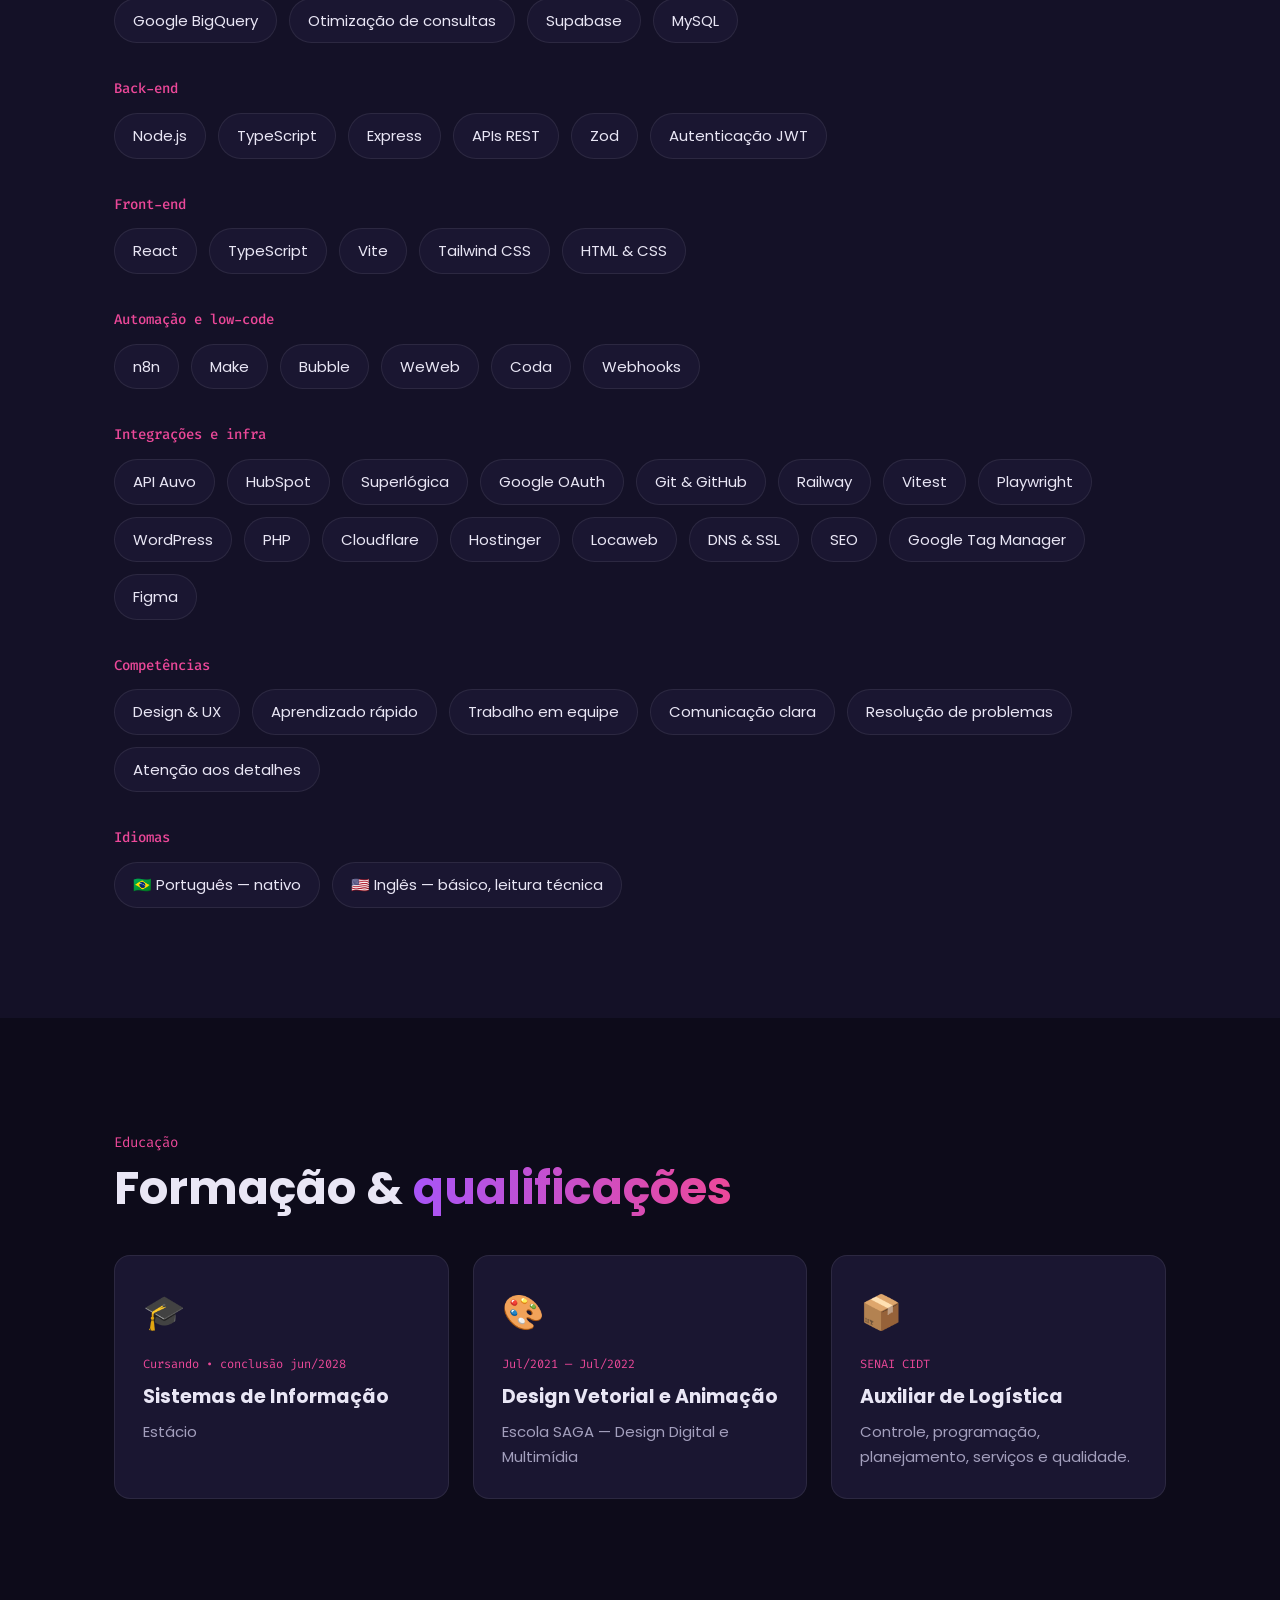
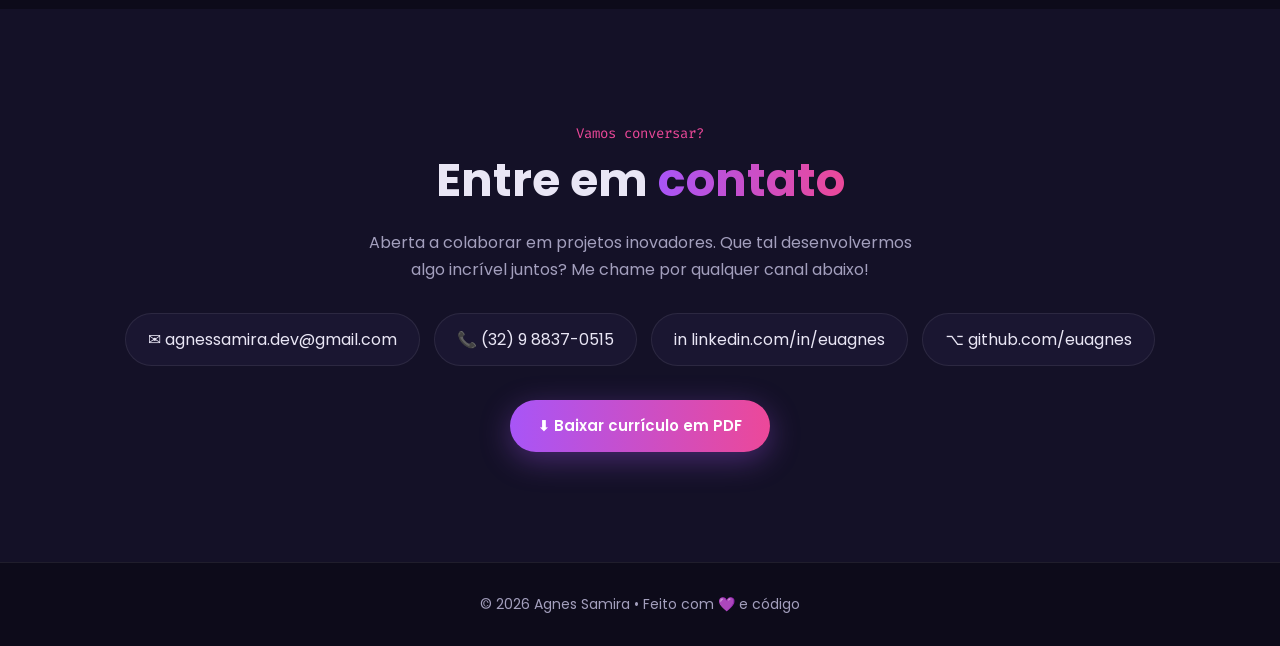
==== commit 8c519571: "Cursor com contorno de gatinho no lugar do círculo Co-Authored-By: Claude Fable 5.1 <noreply@anthrop" ====
--- a/index.html
+++ b/index.html
@@ -8,14 +8,27 @@
   <link rel="preconnect" href="https://fonts.googleapis.com" />
   <link rel="preconnect" href="https://fonts.gstatic.com" crossorigin />
   <link href="https://fonts.googleapis.com/css2?family=Poppins:wght@400;500;600;700;800&family=Fira+Code:wght@400;500&display=swap" rel="stylesheet" />
-  <link rel="stylesheet" href="css/main.css?v=8" />
+  <link rel="stylesheet" href="css/main.css?v=9" />
   <link rel="stylesheet" href="css/light.css?v=1" />
   <script src="js/theme.js?v=1"></script>
 </head>
 <body>
   <!-- Cursor customizado -->
   <div class="cursor-dot"></div>
-  <div class="cursor-ring"></div>
+  <div class="cursor-ring" aria-hidden="true">
+    <svg viewBox="0 0 48 48" fill="none" stroke="currentColor" stroke-width="2" stroke-linecap="round" stroke-linejoin="round">
+      <!-- cabeça com orelhas -->
+      <path d="M9 20 L7 6 L18 12 Q24 10 30 12 L41 6 L39 20 Q42 30 36 38 Q24 46 12 38 Q6 30 9 20 Z" />
+      <!-- olhos -->
+      <circle cx="18" cy="25" r="1.6" fill="currentColor" stroke="none" />
+      <circle cx="30" cy="25" r="1.6" fill="currentColor" stroke="none" />
+      <!-- nariz e boca -->
+      <path d="M22.5 31 L25.5 31 L24 33 Z" fill="currentColor" stroke="none" />
+      <path d="M24 33 Q24 35.5 21 35.5 M24 33 Q24 35.5 27 35.5" />
+      <!-- bigodes -->
+      <path d="M4 29 L13 30 M4 34 L13 32.5 M44 29 L35 30 M44 34 L35 32.5" />
+    </svg>
+  </div>
 
   <!-- ============ NAVBAR ============ -->
   <nav class="nav">
--- a/css/main.css
+++ b/css/main.css
@@ -33,9 +33,10 @@
   opacity: 0; transition: opacity .2s;
 }
 .cursor-dot { width: 8px; height: 8px; background: var(--pink); }
-.cursor-ring { width: 36px; height: 36px; border: 2px solid rgba(168, 85, 247, .6); transition: opacity .2s, width .2s, height .2s; }
+.cursor-ring { width: 44px; height: 44px; color: rgba(168, 85, 247, .75); transition: opacity .2s, width .2s, height .2s, color .2s; }
+.cursor-ring svg { width: 100%; height: 100%; display: block; overflow: visible; }
 body.has-cursor .cursor-dot, body.has-cursor .cursor-ring { opacity: 1; }
-.cursor-ring.is-hover { width: 56px; height: 56px; border-color: var(--pink); }
+.cursor-ring.is-hover { width: 64px; height: 64px; color: var(--pink); }
 
 /* Navbar */
 .nav {
